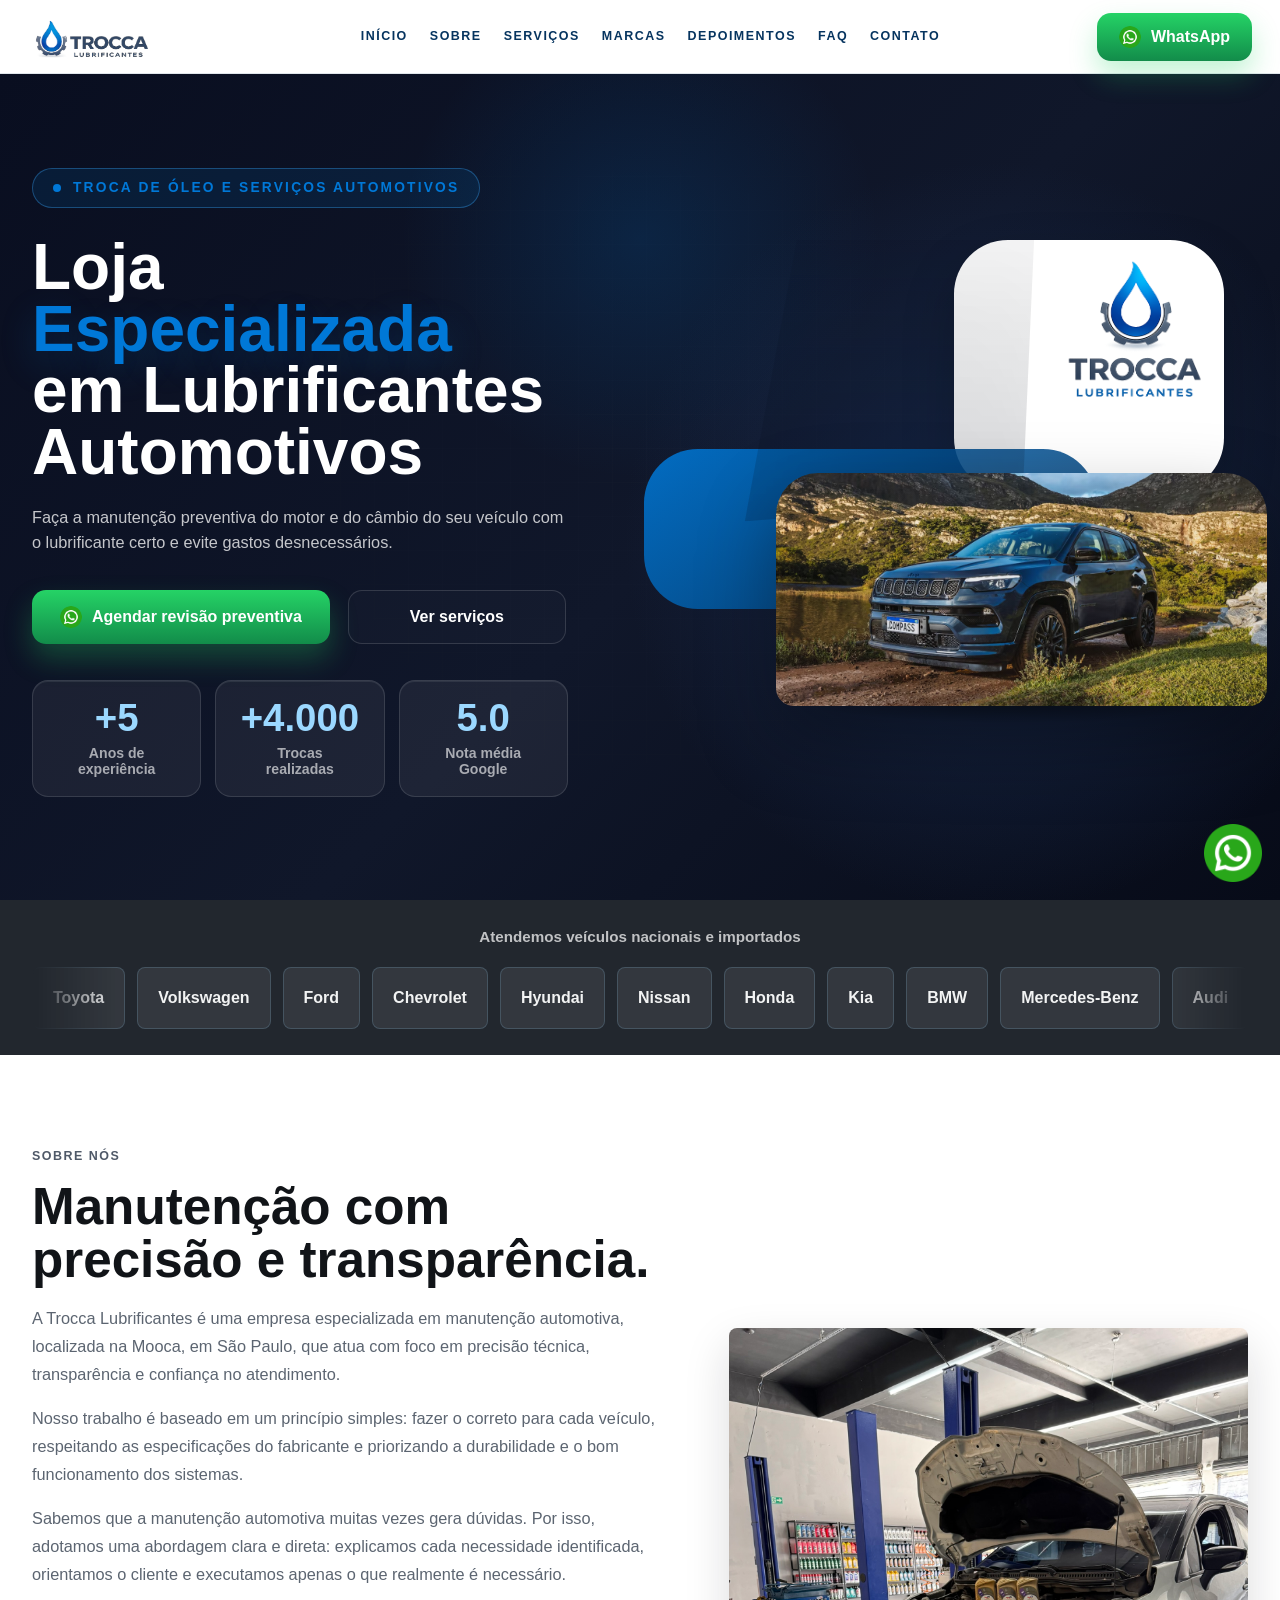
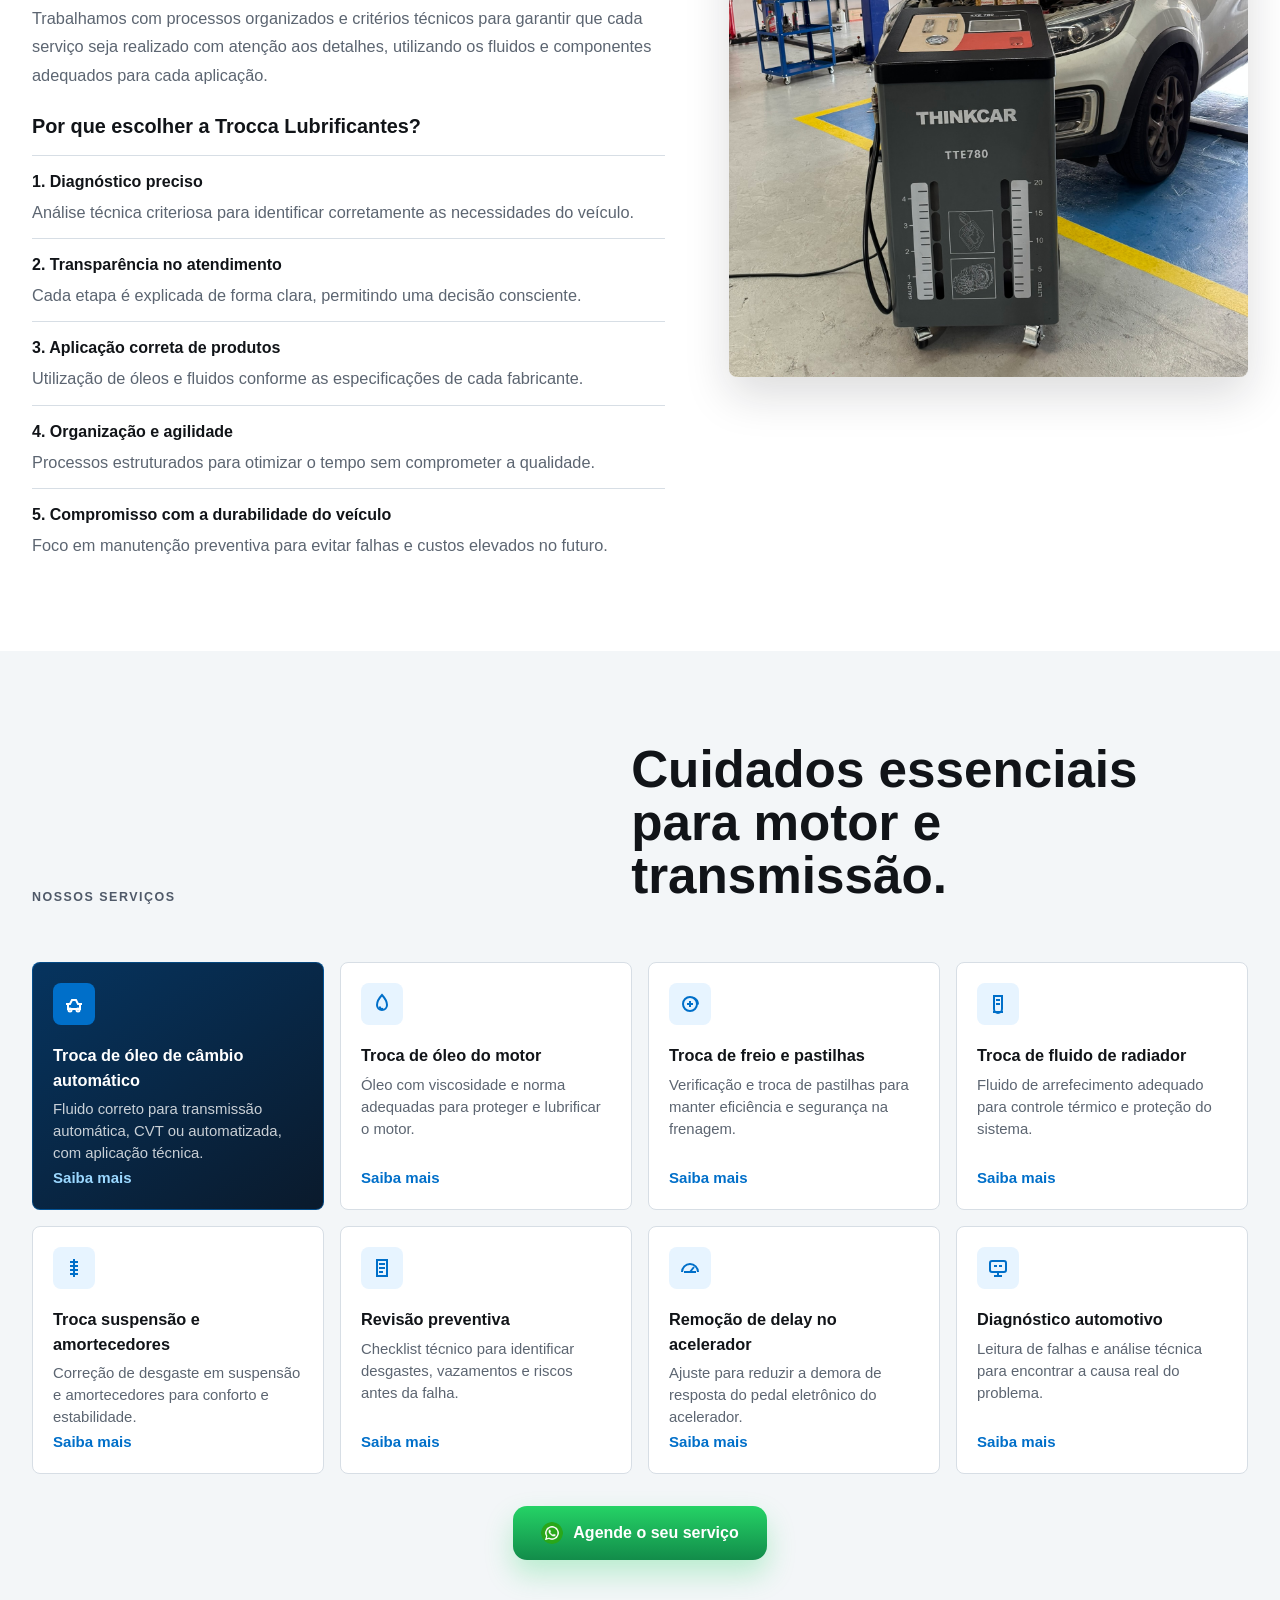
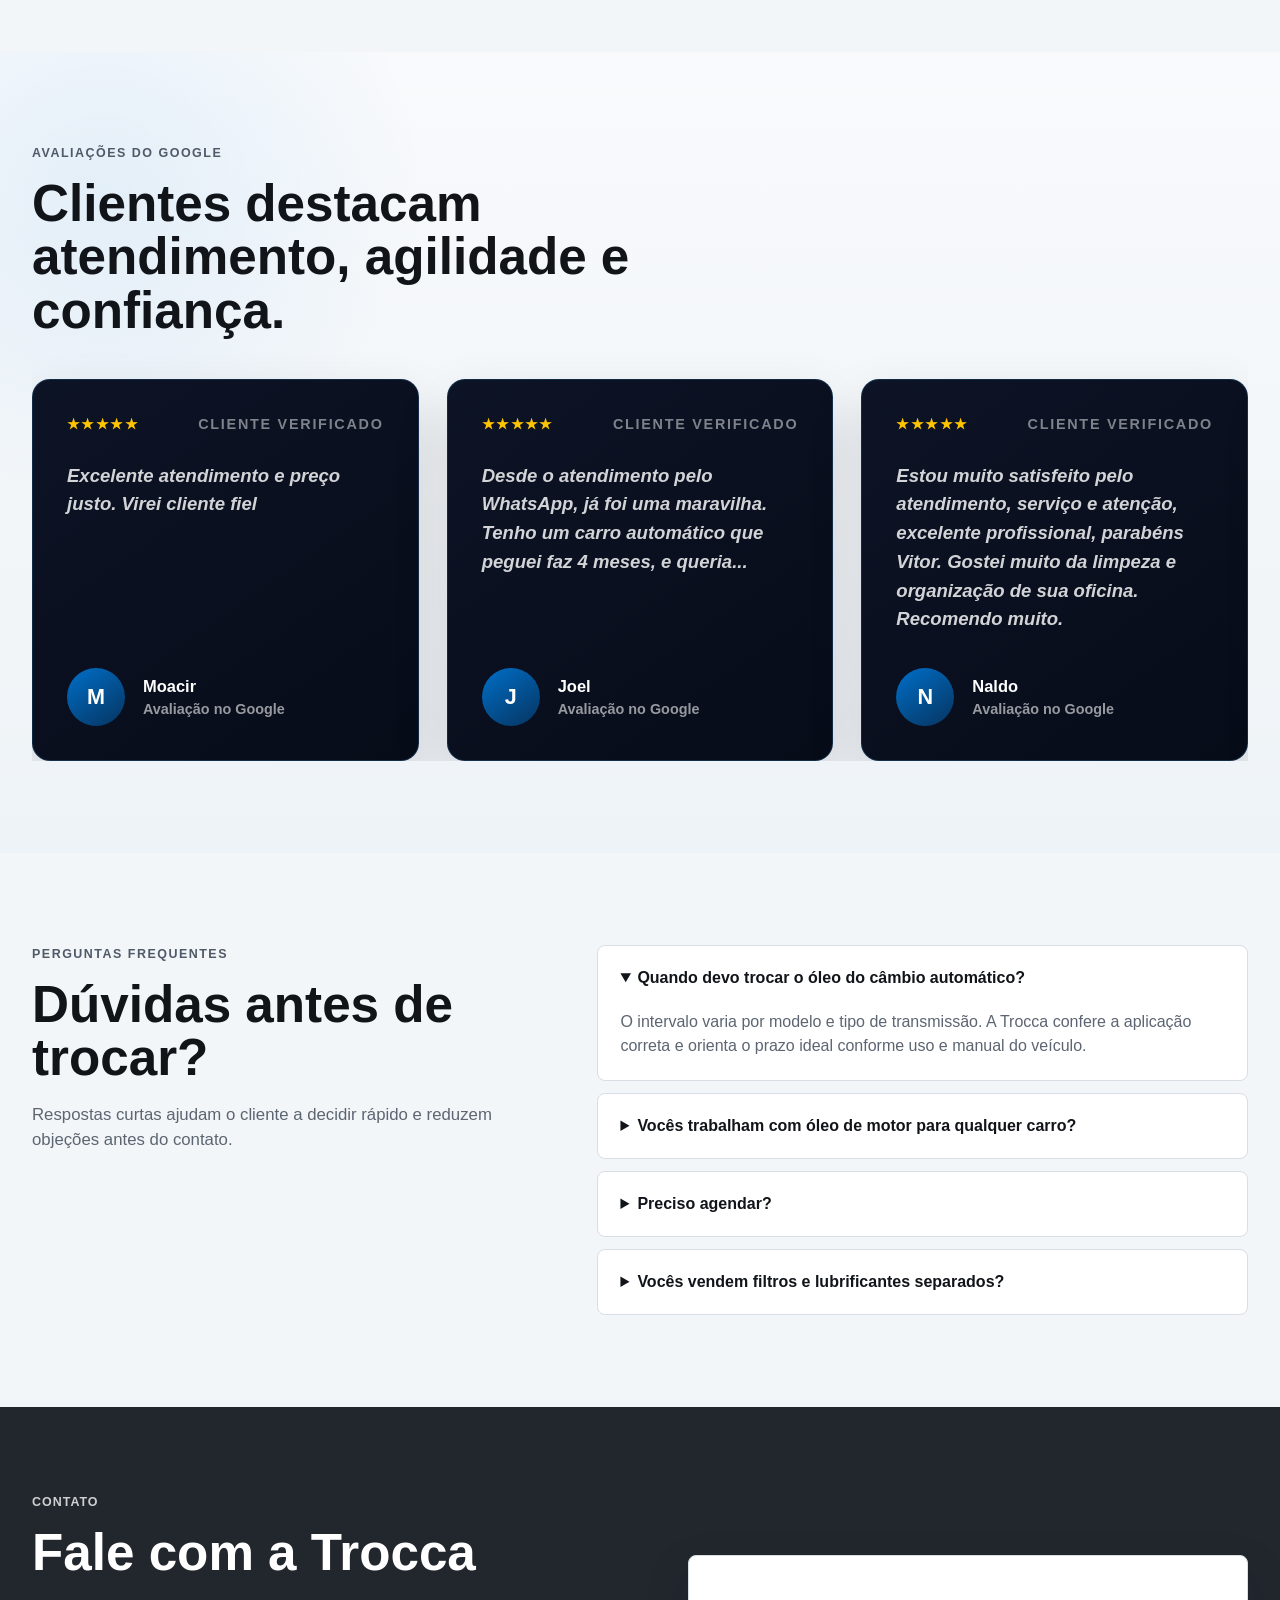
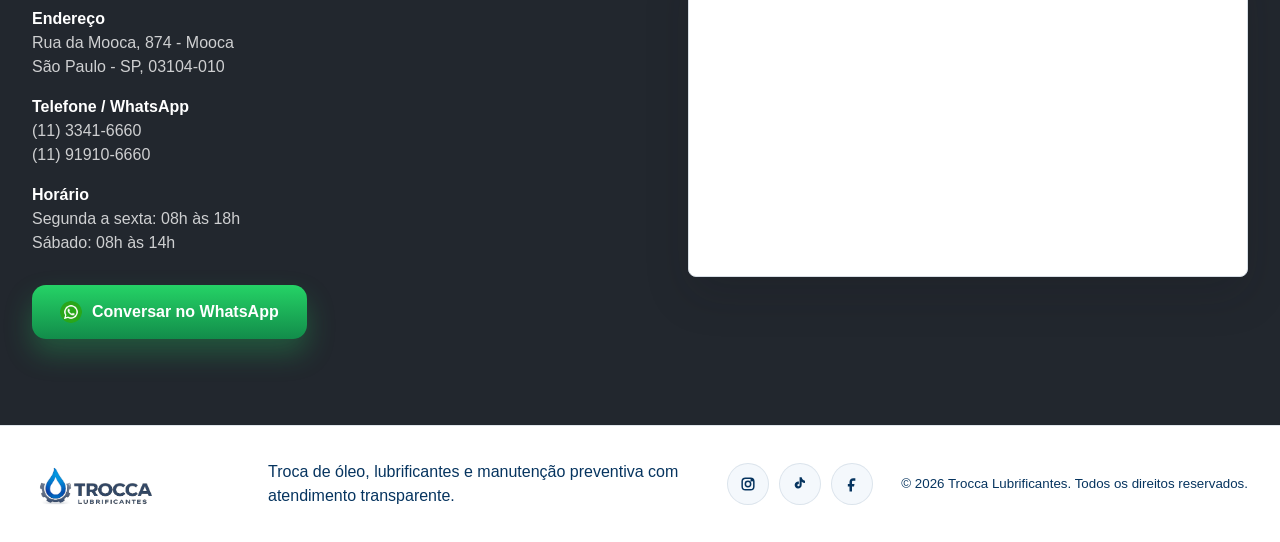
==== index.html @ 466aff69 "Remove index html das URLs internas" ====
<!doctype html>
<html lang="pt-BR">
  <head>
    <!-- Google Tag Manager -->
    <script>(function(w,d,s,l,i){w[l]=w[l]||[];w[l].push({'gtm.start':
    new Date().getTime(),event:'gtm.js'});var f=d.getElementsByTagName(s)[0],
    j=d.createElement(s),dl=l!='dataLayer'?'&l='+l:'';j.async=true;j.src=
    'https://www.googletagmanager.com/gtm.js?id='+i+dl;f.parentNode.insertBefore(j,f);
    })(window,document,'script','dataLayer','GTM-M6QZ8DHS');</script>
    <!-- End Google Tag Manager -->
    <meta charset="utf-8" />
    <meta name="viewport" content="width=device-width, initial-scale=1" />
    <meta
      name="description"
      content="Trocca Lubrificantes: troca de óleo de motor, óleo de câmbio, filtros e manutenção preventiva com atendimento rápido e transparente."
    />
    <title>Trocca Lubrificantes | Troca de óleo e manutenção preventiva</title>
    <link rel="preconnect" href="https://images.unsplash.com" />
    <link rel="preconnect" href="https://cdn.simpleicons.org" />
    <link rel="icon" type="image/png" href="assets/favicon.png?v=3" />
    <link rel="apple-touch-icon" href="assets/favicon.png?v=3" />
    <link rel="stylesheet" href="styles.css" />
  </head>
  <body>
    <!-- Google Tag Manager (noscript) -->
    <noscript><iframe src="https://www.googletagmanager.com/ns.html?id=GTM-M6QZ8DHS"
    height="0" width="0" style="display:none;visibility:hidden"></iframe></noscript>
    <!-- End Google Tag Manager (noscript) -->
    <header class="site-header">
      <a class="brand" href="#inicio" aria-label="Trocca Lubrificantes">
        <img class="brand-logo" src="assets/trocca-logo-wide-white.png" alt="Trocca Lubrificantes" />
      </a>

      <button class="menu-toggle" type="button" aria-expanded="false" aria-controls="site-nav">
        <span></span>
        <span></span>
        <span></span>
      </button>

      <nav id="site-nav" class="site-nav" aria-label="Navegação principal">
        <a href="#inicio">Início</a>
        <a href="#sobre">Sobre</a>
        <a href="#servicos">Serviços</a>
        <a href="#marcas">Marcas</a>
        <a href="#depoimentos">Depoimentos</a>
        <a href="#faq">FAQ</a>
        <a href="#contato">Contato</a>
      </nav>

      <a class="header-cta" href="https://wa.me/5511919106660" target="_blank" rel="noopener">
        <span class="wa-dot"></span>
        WhatsApp
      </a>
    </header>

    <main>
      <section id="inicio" class="hero">
        <div class="container hero-grid">
          <div class="hero-copy">
            <p class="hero-pill"><span></span> Troca de óleo e serviços automotivos</p>
            <img class="hero-brand" src="assets/trocca-logo-wide-white.png" alt="Trocca Lubrificantes" />
            <h1>Loja <span>Especializada</span> em Lubrificantes Automotivos</h1>
            <p class="hero-lead">
              Faça a manutenção preventiva do motor e do câmbio do seu veículo com o lubrificante certo
              e evite gastos desnecessários.
            </p>
            <div class="hero-actions">
              <a class="btn btn-primary" href="https://wa.me/5511919106660" target="_blank" rel="noopener">
                <span class="wa-dot"></span>
                Agendar revisão preventiva
              </a>
              <a class="btn btn-secondary" href="#servicos">Ver serviços</a>
            </div>

            <aside class="hero-panel" aria-label="Destaques da Trocca Lubrificantes">
              <div>
                <strong>+5</strong>
                <span>Anos de<br />experiência</span>
              </div>
              <div>
                <strong>+4.000</strong>
                <span>Trocas<br />realizadas</span>
              </div>
              <div>
                <strong>5.0</strong>
                <span>Nota média<br />Google</span>
              </div>
            </aside>
          </div>

          <div class="hero-visual" aria-hidden="true">
            <img class="visual-logo" src="assets/trocca-logo-square-white.png" alt="" />
            <div class="visual-card visual-card-light"></div>
            <div class="visual-card visual-card-red"></div>
            <div class="gear-photo"></div>
            <div class="car-photo"></div>
          </div>
        </div>
      </section>

      <section id="marcas" class="brand-strip" aria-label="Marcas atendidas">
        <div class="container">
          <p>Atendemos veículos nacionais e importados</p>
          <div class="brand-carousel" aria-label="Carrossel de marcas atendidas">
            <div class="brand-track" id="brandTrack"></div>
          </div>
        </div>
      </section>

      <section id="sobre" class="section split-section">
        <div class="container split">
          <div>
            <p class="eyebrow">Sobre nós</p>
            <h2>Manutenção com precisão e transparência.</h2>
            <div class="about-text">
              <p>
                A Trocca Lubrificantes é uma empresa especializada em manutenção automotiva, localizada na
                Mooca, em São Paulo, que atua com foco em precisão técnica, transparência e confiança no
                atendimento.
              </p>
              <p>
                Nosso trabalho é baseado em um princípio simples: fazer o correto para cada veículo,
                respeitando as especificações do fabricante e priorizando a durabilidade e o bom funcionamento
                dos sistemas.
              </p>
              <p>
                Sabemos que a manutenção automotiva muitas vezes gera dúvidas. Por isso, adotamos uma abordagem
                clara e direta: explicamos cada necessidade identificada, orientamos o cliente e executamos
                apenas o que realmente é necessário.
              </p>
              <p>
                Trabalhamos com processos organizados e critérios técnicos para garantir que cada serviço seja
                realizado com atenção aos detalhes, utilizando os fluidos e componentes adequados para cada
                aplicação.
              </p>
              <h3>Por que escolher a Trocca Lubrificantes?</h3>
              <div class="about-reasons">
                <article>
                  <strong>1. Diagnóstico preciso</strong>
                  <p>Análise técnica criteriosa para identificar corretamente as necessidades do veículo.</p>
                </article>
                <article>
                  <strong>2. Transparência no atendimento</strong>
                  <p>Cada etapa é explicada de forma clara, permitindo uma decisão consciente.</p>
                </article>
                <article>
                  <strong>3. Aplicação correta de produtos</strong>
                  <p>Utilização de óleos e fluidos conforme as especificações de cada fabricante.</p>
                </article>
                <article>
                  <strong>4. Organização e agilidade</strong>
                  <p>Processos estruturados para otimizar o tempo sem comprometer a qualidade.</p>
                </article>
                <article>
                  <strong>5. Compromisso com a durabilidade do veículo</strong>
                  <p>Foco em manutenção preventiva para evitar falhas e custos elevados no futuro.</p>
                </article>
              </div>
            </div>
          </div>

          <div class="photo-stack">
            <img
              src="assets/carro-e-maquina-cambio.jpeg"
              alt="Técnico realizando manutenção preventiva em oficina"
            />
          </div>
        </div>
      </section>

      <section id="servicos" class="section services-section">
        <div class="container">
          <div class="section-header">
            <p class="eyebrow">Nossos serviços</p>
            <h2>Cuidados essenciais para motor e transmissão.</h2>
          </div>

          <div class="service-grid">
            <article class="service-card featured">
              <span class="service-icon" aria-hidden="true">
                <svg viewBox="0 0 24 24" fill="none" stroke-width="2">
                  <path d="M4 12h4l2-4h4l2 4h4" />
                  <path d="M6 12v5h12v-5" />
                  <circle cx="8" cy="18" r="1.5" />
                  <circle cx="16" cy="18" r="1.5" />
                </svg>
              </span>
              <h3>Troca de óleo de câmbio automático</h3>
              <p>Fluido correto para transmissão automática, CVT ou automatizada, com aplicação técnica.</p>
              <a href="/servicos/cambio-automatico/">Saiba mais</a>
            </article>
            <article class="service-card">
              <span class="service-icon" aria-hidden="true">
                <svg viewBox="0 0 24 24" fill="none" stroke-width="2">
                  <path d="M12 3s5 5.4 5 10a5 5 0 0 1-10 0c0-4.6 5-10 5-10Z" />
                  <path d="M9.5 14.5a2.8 2.8 0 0 0 3.8 2.2" />
                </svg>
              </span>
              <h3>Troca de óleo do motor</h3>
              <p>Óleo com viscosidade e norma adequadas para proteger e lubrificar o motor.</p>
              <a href="/servicos/oleo-motor/">Saiba mais</a>
            </article>
            <article class="service-card">
              <span class="service-icon" aria-hidden="true">
                <svg viewBox="0 0 24 24" fill="none" stroke-width="2">
                  <circle cx="12" cy="12" r="7" />
                  <path d="M16 5.8c2.4 1.3 4 3.7 4 6.7" />
                  <path d="M12 9v6" />
                  <path d="M9 12h6" />
                </svg>
              </span>
              <h3>Troca de freio e pastilhas</h3>
              <p>Verificação e troca de pastilhas para manter eficiência e segurança na frenagem.</p>
              <a href="/servicos/freios-pastilhas/">Saiba mais</a>
            </article>
            <article class="service-card">
              <span class="service-icon" aria-hidden="true">
                <svg viewBox="0 0 24 24" fill="none" stroke-width="2">
                  <path d="M8 4h8v13a4 4 0 0 1-8 0V4Z" />
                  <path d="M10 8h4" />
                  <path d="M10 12h4" />
                  <path d="M7 20h10" />
                </svg>
              </span>
              <h3>Troca de fluido de radiador</h3>
              <p>Fluido de arrefecimento adequado para controle térmico e proteção do sistema.</p>
              <a href="/servicos/fluido-radiador/">Saiba mais</a>
            </article>
            <article class="service-card">
              <span class="service-icon" aria-hidden="true">
                <svg viewBox="0 0 24 24" fill="none" stroke-width="2">
                  <path d="M12 3v18" />
                  <path d="M8 6h8" />
                  <path d="M8 10h8" />
                  <path d="M8 14h8" />
                  <path d="M8 18h8" />
                </svg>
              </span>
              <h3>Troca suspensão e amortecedores</h3>
              <p>Correção de desgaste em suspensão e amortecedores para conforto e estabilidade.</p>
              <a href="/servicos/suspensao-amortecedores/">Saiba mais</a>
            </article>
            <article class="service-card">
              <span class="service-icon" aria-hidden="true">
                <svg viewBox="0 0 24 24" fill="none" stroke-width="2">
                  <path d="M7 4h10v16H7z" />
                  <path d="M9 8h6" />
                  <path d="M9 12h6" />
                  <path d="M9 16h4" />
                </svg>
              </span>
              <h3>Revisão preventiva</h3>
              <p>Checklist técnico para identificar desgastes, vazamentos e riscos antes da falha.</p>
              <a href="/servicos/revisao-preventiva/">Saiba mais</a>
            </article>
            <article class="service-card">
              <span class="service-icon" aria-hidden="true">
                <svg viewBox="0 0 24 24" fill="none" stroke-width="2">
                  <path d="M4 16a8 8 0 0 1 16 0" />
                  <path d="M12 16l4-5" />
                  <path d="M6 16h12" />
                </svg>
              </span>
              <h3>Remoção de delay no acelerador</h3>
              <p>Ajuste para reduzir a demora de resposta do pedal eletrônico do acelerador.</p>
              <a href="/servicos/delay-acelerador/">Saiba mais</a>
            </article>
            <article class="service-card">
              <span class="service-icon" aria-hidden="true">
                <svg viewBox="0 0 24 24" fill="none" stroke-width="2">
                  <rect x="4" y="5" width="16" height="11" rx="2" />
                  <path d="M8 20h8" />
                  <path d="M12 16v4" />
                  <path d="M8 10h3" />
                  <path d="M13 10h3" />
                </svg>
              </span>
              <h3>Diagnóstico automotivo</h3>
              <p>Leitura de falhas e análise técnica para encontrar a causa real do problema.</p>
              <a href="/servicos/diagnostico-automotivo/">Saiba mais</a>
            </article>
          </div>

          <div class="section-cta">
            <a class="btn btn-primary" href="https://wa.me/5511919106660" target="_blank" rel="noopener">
              <span class="wa-dot"></span>
              Agende o seu serviço
            </a>
          </div>
        </div>
      </section>

      <section id="depoimentos" class="section testimonials-section">
        <div class="container">
          <div class="section-header compact">
            <p class="eyebrow">Avaliações do Google</p>
            <h2>Clientes destacam atendimento, agilidade e confiança.</h2>
          </div>

          <div class="testimonial-grid">
            <article>
              <div class="review-top">
                <span class="stars">★★★★★</span>
                <span class="verified">Cliente verificado</span>
              </div>
              <p>
                Atendimento rápido e explicação clara sobre o lubrificante correto para cada veículo.
              </p>
              <div class="review-author">
                <span class="avatar">T</span>
                <div>
                  <strong>Cliente Trocca</strong>
                  <span>Avaliação no Google</span>
                </div>
              </div>
            </article>
            <article>
              <div class="review-top">
                <span class="stars">★★★★★</span>
                <span class="verified">Cliente verificado</span>
              </div>
              <p>
                Serviço transparente, orçamento objetivo e cuidado na manutenção preventiva.
              </p>
              <div class="review-author">
                <span class="avatar">G</span>
                <div>
                  <strong>Cliente Google</strong>
                  <span>Avaliação no Google</span>
                </div>
              </div>
            </article>
            <article>
              <div class="review-top">
                <span class="stars">★★★★★</span>
                <span class="verified">Cliente verificado</span>
              </div>
              <p>
                Boa variedade de óleos, filtros e itens automotivos para resolver tudo em uma visita.
              </p>
              <div class="review-author">
                <span class="avatar">M</span>
                <div>
                  <strong>Cliente Mooca</strong>
                  <span>Avaliação no Google</span>
                </div>
              </div>
            </article>
          </div>

        </div>
      </section>

      <section id="faq" class="section faq-section">
        <div class="container faq-layout">
          <div>
            <p class="eyebrow">Perguntas frequentes</p>
            <h2>Dúvidas antes de trocar?</h2>
            <p class="section-lead">
              Respostas curtas ajudam o cliente a decidir rápido e reduzem objeções antes do contato.
            </p>
          </div>

          <div class="faq-list">
            <details open>
              <summary>Quando devo trocar o óleo do câmbio automático?</summary>
              <p>
                O intervalo varia por modelo e tipo de transmissão. A Trocca confere a aplicação correta e
                orienta o prazo ideal conforme uso e manual do veículo.
              </p>
            </details>
            <details>
              <summary>Vocês trabalham com óleo de motor para qualquer carro?</summary>
              <p>
                Sim. A equipe verifica viscosidade, norma e especificação antes da aplicação.
              </p>
            </details>
            <details>
              <summary>Preciso agendar?</summary>
              <p>
                O agendamento pelo WhatsApp ajuda a garantir atendimento mais rápido, principalmente para
                troca de fluido de câmbio.
              </p>
            </details>
            <details>
              <summary>Vocês vendem filtros e lubrificantes separados?</summary>
              <p>
                Sim. A loja pode atender compra avulsa ou serviço completo com instalação.
              </p>
            </details>
          </div>
        </div>
      </section>

      <section id="contato" class="contact-section">
        <div class="container contact-grid">
          <div class="contact-side">
            <div class="contact-card">
              <p class="eyebrow">Contato</p>
              <h2>Fale com a Trocca</h2>
              <p><strong>Endereço</strong><br />Rua da Mooca, 874 - Mooca<br />São Paulo - SP, 03104-010</p>
              <p><strong>Telefone / WhatsApp</strong><br />(11) 3341-6660<br />(11) 91910-6660</p>
              <p><strong>Horário</strong><br />Segunda a sexta: 08h às 18h<br />Sábado: 08h às 14h</p>
              <a class="btn btn-primary" href="https://wa.me/5511919106660" target="_blank" rel="noopener">
                <span class="wa-dot"></span>
                Conversar no WhatsApp
              </a>
            </div>
          </div>

          <div class="contact-side">
            <div class="map-card" aria-label="Mapa da Trocca Lubrificantes">
              <iframe
                title="Mapa da Trocca Lubrificantes"
                src="https://www.google.com/maps?q=Rua%20da%20Mooca%2C%20874%20-%20Mooca%2C%20S%C3%A3o%20Paulo%20-%20SP%2C%2003104-010&output=embed"
                loading="lazy"
                referrerpolicy="no-referrer-when-downgrade"
              ></iframe>
            </div>
          </div>
        </div>
      </section>
    </main>

    <a class="floating-whatsapp" href="https://wa.me/5511919106660" target="_blank" rel="noopener" aria-label="Chamar no WhatsApp"></a>

    <footer class="site-footer">
      <div class="container footer-grid">
        <a class="brand" href="#inicio" aria-label="Trocca Lubrificantes">
          <img class="brand-logo" src="assets/trocca-logo-wide-white.png" alt="Trocca Lubrificantes" />
        </a>
        <p>Troca de óleo, lubrificantes e manutenção preventiva com atendimento transparente.</p>
        <div class="footer-socials" aria-label="Redes sociais">
          <a href="#" aria-label="Instagram">
            <svg viewBox="0 0 24 24" aria-hidden="true">
              <rect x="5" y="5" width="14" height="14" rx="4" />
              <circle cx="12" cy="12" r="3.2" />
              <circle cx="16.6" cy="7.4" r="0.8" />
            </svg>
          </a>
          <a href="#" aria-label="TikTok">
            <svg viewBox="0 0 24 24" aria-hidden="true">
              <path d="M14 4v9.2a4.2 4.2 0 1 1-3.4-4.1v3.1a1.3 1.3 0 1 0 .9 1.2V4h2.5c.4 2.2 1.8 3.6 4 4v2.9c-1.5-.1-2.8-.6-4-1.6Z" />
            </svg>
          </a>
          <a href="#" aria-label="Facebook">
            <svg viewBox="0 0 24 24" aria-hidden="true">
              <path d="M14 8h2V5h-2.4C10.8 5 9 6.8 9 9.5V12H7v3h2v6h3v-6h2.4l.6-3h-3V9.5c0-.9.4-1.5 1.5-1.5H14Z" />
            </svg>
          </a>
        </div>
        <small>© 2026 Trocca Lubrificantes. Todos os direitos reservados.</small>
      </div>
    </footer>

    <script src="assets/google-reviews.js"></script>
    <script src="script.js"></script>
  </body>
</html>
---- styles.css ----
:root {
  --ink: #111418;
  --muted: #5c6571;
  --surface: #ffffff;
  --soft: #f3f6f8;
  --line: #d7dee5;
  --green: #006fc9;
  --green-dark: #06345f;
  --amber: #38a9ff;
  --graphite: #22272e;
  --navy: #080d1d;
  --navy-2: #11182b;
  --red: #0078d7;
  --red-dark: #005aa3;
  --blue: #006fc9;
  --blue-dark: #06345f;
  --blue-soft: #e7f4ff;
  --whatsapp: #25d366;
  --whatsapp-dark: #128c4a;
  --radius: 8px;
  --shadow: 0 18px 45px rgba(17, 20, 24, 0.15);
}

* {
  box-sizing: border-box;
}

html {
  scroll-behavior: smooth;
  scroll-padding-top: 74px;
  overflow-x: hidden;
}

body {
  margin: 0;
  color: var(--ink);
  font-family: Arial, Helvetica, sans-serif;
  background: var(--surface);
  line-height: 1.5;
  overflow-x: hidden;
}

img {
  display: block;
  width: 100%;
}

a {
  color: inherit;
  text-decoration: none;
}

.container {
  width: min(1500px, calc(100% - clamp(28px, 5vw, 96px)));
  margin: 0 auto;
}

.site-header {
  position: sticky;
  top: 0;
  z-index: 20;
  display: grid;
  grid-template-columns: auto 1fr auto;
  gap: 32px;
  align-items: center;
  min-height: 74px;
  padding: 0 max(48px, calc((100vw - 1640px) / 2));
  background: #fff;
  border-bottom: 1px solid rgba(6, 52, 95, 0.12);
  backdrop-filter: blur(12px);
}

.brand {
  display: inline-flex;
  align-items: center;
  min-width: max-content;
}

.brand-logo {
  width: 208px;
  height: 52px;
  object-fit: contain;
  object-position: left center;
  filter: none;
}

.site-nav {
  display: flex;
  justify-content: center;
  gap: 34px;
  color: var(--blue-dark);
  font-size: 0.88rem;
  font-weight: 800;
  letter-spacing: 0.12em;
  text-transform: uppercase;
}

.site-nav a:hover {
  color: var(--blue);
}

.header-cta,
.btn {
  display: inline-flex;
  align-items: center;
  justify-content: center;
  gap: 10px;
  max-width: 100%;
  min-height: 54px;
  min-width: 0;
  padding: 0 28px;
  border-radius: 14px;
  font-size: 1rem;
  font-weight: 900;
}

.header-cta,
.btn-primary {
  color: #fff;
  background: linear-gradient(180deg, var(--whatsapp), var(--whatsapp-dark));
  box-shadow: 0 14px 28px rgba(37, 211, 102, 0.28);
}

.btn-primary:hover,
.header-cta:hover {
  background: linear-gradient(180deg, #31e374, #0f7f42);
}

.btn-secondary {
  color: #fff;
  min-width: 218px;
  background: rgba(255, 255, 255, 0.02);
  border: 1px solid rgba(255, 255, 255, 0.14);
}

.btn-secondary:hover {
  background: rgba(255, 255, 255, 0.12);
}

.menu-toggle {
  display: none;
}

.hero {
  position: relative;
  scroll-margin-top: 74px;
  min-height: calc(100svh - 74px);
  color: #fff;
  overflow: hidden;
  background:
    radial-gradient(circle at 78% 56%, rgba(30, 54, 97, 0.65), transparent 34%),
    radial-gradient(circle at 50% 20%, rgba(0, 120, 215, 0.16), transparent 26%),
    linear-gradient(135deg, #090e20 0%, #10172a 54%, #070b18 100%);
}

.hero::before {
  content: "";
  position: absolute;
  inset: 0;
  opacity: 0.18;
  background-image:
    linear-gradient(rgba(255, 255, 255, 0.05) 1px, transparent 1px),
    linear-gradient(90deg, rgba(255, 255, 255, 0.05) 1px, transparent 1px);
  background-size: 34px 34px;
  mask-image: radial-gradient(circle at 50% 45%, #000 0%, transparent 70%);
}

.hero-grid {
  position: relative;
  z-index: 1;
  display: grid;
  grid-template-columns: minmax(430px, 0.92fr) minmax(460px, 1.08fr);
  gap: clamp(28px, 4vw, 56px);
  align-items: center;
  min-width: 0;
  min-height: calc(100svh - 74px);
  padding: clamp(28px, 4vh, 44px) 0 clamp(30px, 5vh, 58px);
}

.hero-copy {
  max-width: clamp(560px, 45vw, 720px);
  min-width: 0;
}

.hero-brand {
  display: none;
  width: min(340px, 78vw);
  height: auto;
  margin: 0 0 24px;
  padding: 8px 14px;
  object-fit: contain;
  object-position: left center;
  background: #fff;
  border-radius: 14px;
  box-shadow: 0 18px 34px rgba(0, 0, 0, 0.18);
  filter: none;
}

.eyebrow {
  margin: 0 0 14px;
  color: var(--amber);
  font-size: 0.78rem;
  font-weight: 800;
  letter-spacing: 0.08em;
  text-transform: uppercase;
}

h1,
h2,
h3,
p {
  margin-top: 0;
}

.hero h1 {
  max-width: 760px;
  margin-bottom: clamp(18px, 2.5vh, 28px);
  color: #fff;
  font-size: clamp(3.2rem, 4.8vw, 5.8rem);
  font-weight: 900;
  line-height: 0.96;
  letter-spacing: 0;
}

.hero h1 span {
  display: block;
  color: var(--red);
  text-shadow: 0 12px 36px rgba(0, 120, 215, 0.24);
}

.hero-pill {
  display: inline-flex;
  align-items: center;
  gap: 12px;
  min-height: 40px;
  margin: 0 0 clamp(22px, 3.2vh, 42px);
  padding: 0 20px;
  color: var(--red);
  font-size: 0.86rem;
  font-weight: 900;
  letter-spacing: 0.16em;
  text-transform: uppercase;
  background: rgba(0, 120, 215, 0.12);
  border: 1px solid rgba(56, 169, 255, 0.34);
  border-radius: 999px;
}

.hero-pill span {
  width: 8px;
  height: 8px;
  background: var(--red);
  border-radius: 50%;
}

.hero-lead {
  max-width: 590px;
  margin-bottom: 0;
  color: rgba(255, 255, 255, 0.76);
  font-size: clamp(1.02rem, 1.15vw, 1.28rem);
  line-height: 1.48;
}

.hero-actions {
  display: flex;
  flex-wrap: wrap;
  gap: 18px;
  margin-top: clamp(26px, 4vh, 42px);
}

.wa-dot {
  display: inline-block;
  flex: 0 0 auto;
  width: 22px;
  height: 22px;
  color: transparent;
  font-size: 0;
  line-height: 0;
  background: url("assets/whatsapp-icon.png") center / contain no-repeat;
  border-radius: 50%;
}

.chevron {
  font-size: 1.2rem;
  line-height: 1;
}

.hero-panel {
  display: grid;
  grid-template-columns: repeat(3, 1fr);
  gap: 14px;
  max-width: 620px;
  margin-top: clamp(26px, 4vh, 48px);
}

.hero-panel div {
  min-height: clamp(88px, 11vh, 112px);
  padding: clamp(14px, 1.4vw, 20px);
  text-align: center;
  background: rgba(255, 255, 255, 0.06);
  border: 1px solid rgba(255, 255, 255, 0.12);
  border-radius: 16px;
  box-shadow: inset 0 1px 0 rgba(255, 255, 255, 0.08);
}

.hero-panel strong {
  display: block;
  color: #9bd8ff;
  font-size: clamp(2.05rem, 3vw, 2.6rem);
  font-weight: 900;
  line-height: 1;
}

.hero-panel strong::first-letter {
  color: inherit;
}

.hero-panel span {
  display: block;
  margin-top: 8px;
  color: rgba(255, 255, 255, 0.62);
  font-size: 0.88rem;
  font-weight: 800;
  line-height: 1.16;
}

.hero-visual {
  position: relative;
  min-height: clamp(430px, 58vh, 620px);
}

.visual-logo {
  position: absolute;
  top: clamp(8px, 2vh, 22px);
  right: clamp(20px, 3vw, 40px);
  z-index: 4;
  width: clamp(136px, 11.5vw, 192px);
  height: clamp(136px, 11.5vw, 192px);
  padding: 0;
  object-fit: contain;
  opacity: 1;
  background: transparent;
  border-radius: 0;
  box-shadow: none;
  mix-blend-mode: normal;
  filter: none;
}

.visual-card {
  position: absolute;
  border-radius: 54px;
}

.visual-card-light {
  top: 0;
  right: 24px;
  width: 43%;
  height: 52%;
  background: #fff;
  opacity: 1;
  box-shadow: 0 24px 54px rgba(0, 0, 0, 0.2);
}

.visual-card-red {
  left: 4%;
  bottom: 24%;
  width: 72%;
  height: 33%;
  background: linear-gradient(145deg, rgba(0, 120, 215, 0.88), rgba(6, 52, 95, 0.86));
}

.gear-photo,
.car-photo {
  position: absolute;
  background-repeat: no-repeat;
  background-size: cover;
  filter: drop-shadow(0 32px 38px rgba(0, 0, 0, 0.32));
}

.gear-photo {
  top: 0;
  left: 20%;
  width: 46%;
  height: 58%;
  opacity: 0.66;
  background-image:
    linear-gradient(rgba(8, 13, 29, 0.08), rgba(8, 13, 29, 0.22)),
    url("https://images.unsplash.com/photo-1613214149922-f1809c99b414?auto=format&fit=crop&w=900&q=84");
  background-position: 58% 42%;
  clip-path: polygon(18% 0, 100% 0, 96% 92%, 0 100%);
}

.car-photo {
  right: -3%;
  bottom: 4%;
  width: 78%;
  height: 48%;
  background-image:
    linear-gradient(rgba(255, 255, 255, 0.02), rgba(8, 13, 29, 0.18)),
    url("assets/compass-hero.avif");
  background-position: center 52%;
  border-radius: 42px 42px 18px 18px;
}

.car-photo::after {
  content: "";
  position: absolute;
  left: 5%;
  right: 8%;
  bottom: -18px;
  height: 42px;
  background: radial-gradient(ellipse, rgba(0, 0, 0, 0.42), transparent 68%);
}

.brand-strip {
  padding: 26px 0;
  color: #fff;
  background: var(--graphite);
}

.brand-strip p {
  margin-bottom: 18px;
  color: rgba(255, 255, 255, 0.72);
  font-size: 0.95rem;
  font-weight: 900;
  text-align: center;
}

.brand-carousel {
  position: relative;
  overflow: hidden;
  mask-image: linear-gradient(90deg, transparent, #000 7%, #000 93%, transparent);
}

.brand-track {
  display: flex;
  width: max-content;
  gap: 12px;
  animation: brandScroll 48s linear infinite;
}

.brand-carousel:hover .brand-track {
  animation-play-state: paused;
}

.brand-card {
  display: inline-flex;
  align-items: center;
  gap: 12px;
  min-width: max-content;
  height: 62px;
  padding: 0 20px;
  color: rgba(255, 255, 255, 0.94);
  background: rgba(255, 255, 255, 0.08);
  border: 1px solid rgba(155, 216, 255, 0.18);
  border-radius: var(--radius);
}

.brand-card img {
  width: 28px;
  height: 28px;
  flex: 0 0 auto;
  display: block;
  object-fit: contain;
}

.brand-card span:last-child {
  font-size: 1rem;
  font-weight: 800;
}

@keyframes brandScroll {
  from {
    transform: translateX(0);
  }

  to {
    transform: translateX(-50%);
  }
}

.section {
  padding: 92px 0;
}

.section .eyebrow {
  color: #4f5968;
  font-size: 0.78rem;
  font-weight: 900;
  letter-spacing: 0.12em;
}

.split {
  display: grid;
  grid-template-columns: 1fr 0.82fr;
  gap: 64px;
  align-items: center;
}

h2 {
  max-width: 720px;
  margin-bottom: 18px;
  color: var(--ink);
  font-size: clamp(2rem, 4vw, 3.6rem);
  line-height: 1.04;
  letter-spacing: 0;
}

.section-lead,
.section-header p {
  max-width: 690px;
  color: var(--muted);
  font-size: 1.05rem;
}

.feature-list {
  display: grid;
  gap: 18px;
  margin-top: 34px;
}

.feature-list article {
  display: grid;
  grid-template-columns: 52px 1fr;
  gap: 18px;
  padding-bottom: 18px;
  border-bottom: 1px solid var(--line);
}

.feature-list span {
  display: grid;
  place-items: center;
  width: 44px;
  height: 44px;
  color: var(--green);
  font-weight: 800;
  background: var(--blue-soft);
  border-radius: var(--radius);
}

.feature-list h3,
.service-card h3 {
  margin-bottom: 6px;
  font-size: 1.02rem;
}

.feature-list p,
.service-card p {
  margin-bottom: 0;
  color: var(--muted);
  font-size: 0.93rem;
  line-height: 1.48;
}

.about-text {
  display: grid;
  gap: 16px;
  max-width: 900px;
}

.about-text p {
  margin: 0;
  color: var(--muted);
  font-size: 1.02rem;
  line-height: 1.72;
}

.about-text h3 {
  margin: 8px 0 0;
  color: var(--ink);
  font-size: 1.24rem;
  line-height: 1.35;
}

.about-reasons {
  display: grid;
  gap: 12px;
}

.about-reasons article {
  padding: 14px 0 0;
  border-top: 1px solid var(--line);
}

.about-reasons strong {
  display: block;
  margin-bottom: 4px;
  color: var(--ink);
  font-size: 1rem;
}

.photo-stack {
  position: relative;
}

.photo-stack img {
  aspect-ratio: 4 / 5;
  object-fit: cover;
  object-position: 58% center;
  border-radius: var(--radius);
  box-shadow: var(--shadow);
}

.rating-card {
  position: absolute;
  right: -20px;
  bottom: 34px;
  width: min(250px, calc(100% - 32px));
  padding: 22px;
  background: #fff;
  border: 1px solid var(--line);
  border-radius: var(--radius);
  box-shadow: var(--shadow);
}

.rating-card strong {
  display: block;
  color: var(--green);
  font-size: 2.8rem;
  line-height: 1;
}

.rating-card span,
.rating-card small {
  display: block;
}

.rating-card small {
  margin-top: 8px;
  color: var(--muted);
}

.services-section,
.faq-section {
  background: var(--soft);
}

.section-header {
  display: grid;
  grid-template-columns: 0.9fr 1fr;
  gap: 44px;
  align-items: end;
  margin-bottom: 42px;
}

.section-header.compact {
  display: block;
  max-width: 680px;
}

.service-grid {
  display: grid;
  grid-template-columns: repeat(4, 1fr);
  gap: 16px;
}

.service-card,
.testimonial-grid article,
.contact-card {
  background: #fff;
  border: 1px solid var(--line);
  border-radius: var(--radius);
}

.service-card {
  display: flex;
  flex-direction: column;
  min-height: 248px;
  padding: 20px;
}

.service-card.featured {
  color: #fff;
  background: linear-gradient(145deg, var(--blue-dark), #0a1a2c);
  border-color: rgba(0, 120, 215, 0.45);
}

.service-card.featured p {
  color: rgba(255, 255, 255, 0.78);
}

.service-icon {
  display: grid;
  place-items: center;
  width: 42px;
  height: 42px;
  margin-bottom: 18px;
  color: var(--green);
  font-weight: 900;
  background: var(--blue-soft);
  border-radius: var(--radius);
}

.service-icon svg {
  width: 24px;
  height: 24px;
  stroke: currentColor;
}

.featured .service-icon {
  color: #fff;
  background: var(--blue);
}

.service-card a {
  width: fit-content;
  margin-top: auto;
  color: var(--green);
  font-size: 0.94rem;
  font-weight: 800;
}

.featured a {
  color: #9bd8ff;
}

.section-cta {
  display: flex;
  justify-content: center;
  margin-top: 32px;
}

.section-cta .btn-secondary.light {
  color: var(--blue-dark);
  background: #fff;
  border-color: rgba(6, 52, 95, 0.16);
}

.section-cta .btn-secondary.light:hover {
  color: #fff;
  background: var(--blue-dark);
}

.service-detail-page {
  background: #f6f8fb;
}

.service-detail-hero {
  padding: 92px 0 54px;
  color: #fff;
  background:
    radial-gradient(circle at 70% 30%, rgba(56, 169, 255, 0.18), transparent 30%),
    linear-gradient(135deg, #090e20 0%, #10172a 62%, #070b18 100%);
}

.service-detail-hero h1 {
  max-width: 860px;
  margin-bottom: 18px;
  font-size: clamp(2.55rem, 5vw, 5rem);
  line-height: 1;
}

.service-detail-hero p:not(.eyebrow) {
  max-width: 760px;
  margin: 0;
  color: rgba(255, 255, 255, 0.76);
  font-size: 1.15rem;
}

.service-detail-list {
  display: grid;
  gap: 28px;
  padding-top: 72px;
  padding-bottom: 92px;
}

.service-detail-card {
  scroll-margin-top: 96px;
  display: grid;
  grid-template-columns: minmax(280px, 0.45fr) minmax(0, 0.55fr);
  gap: 34px;
  align-items: center;
  padding: 24px;
  background: #fff;
  border: 1px solid var(--line);
  border-radius: var(--radius);
  box-shadow: 0 18px 44px rgba(17, 20, 24, 0.08);
}

.service-detail-card img {
  height: 310px;
  object-fit: cover;
  border-radius: var(--radius);
}

.service-detail-card span {
  display: inline-flex;
  margin-bottom: 12px;
  color: var(--blue);
  font-size: 0.78rem;
  font-weight: 900;
  letter-spacing: 0.12em;
  text-transform: uppercase;
}

.service-detail-card h2 {
  margin-bottom: 16px;
  font-size: clamp(1.85rem, 3vw, 3rem);
  line-height: 1.05;
}

.service-detail-card p {
  margin-bottom: 14px;
  color: var(--muted);
  font-size: 1.02rem;
}

.service-detail-card p:last-child {
  margin-bottom: 0;
}

.service-landing-page {
  background: #f6f8fb;
}

.service-landing-hero {
  padding: 86px 0 64px;
  color: #fff;
  background:
    radial-gradient(circle at 72% 18%, rgba(56, 169, 255, 0.22), transparent 28%),
    linear-gradient(135deg, #080d1f 0%, #101a31 62%, #070b18 100%);
}

.service-landing-hero-grid {
  display: grid;
  grid-template-columns: minmax(0, 0.9fr) minmax(360px, 0.72fr);
  gap: 56px;
  align-items: center;
}

.service-landing-hero h1 {
  max-width: 880px;
  margin-bottom: 18px;
  font-size: clamp(2.65rem, 5vw, 5rem);
  line-height: 0.98;
}

.service-landing-hero p:not(.eyebrow) {
  max-width: 720px;
  margin: 0;
  color: rgba(255, 255, 255, 0.78);
  font-size: 1.12rem;
}

.service-landing-hero img {
  width: 100%;
  min-height: 360px;
  object-fit: cover;
  border: 1px solid rgba(155, 216, 255, 0.22);
  border-radius: 22px;
  box-shadow: 0 28px 70px rgba(0, 0, 0, 0.34);
}

.back-link {
  display: inline-flex;
  margin-bottom: 28px;
  color: #9bd8ff;
  font-size: 0.78rem;
  font-weight: 900;
  letter-spacing: 0.12em;
  text-transform: uppercase;
}

.service-landing-actions {
  display: flex;
  flex-wrap: wrap;
  gap: 14px;
  margin-top: 34px;
}

.service-landing-content {
  display: grid;
  grid-template-columns: 0.72fr 1fr;
  gap: 54px;
  padding-top: 76px;
  padding-bottom: 76px;
}

.service-landing-intro h2,
.service-process h2 {
  max-width: 720px;
  font-size: clamp(2.1rem, 4vw, 4rem);
  line-height: 1.02;
}

.service-landing-intro p:not(.eyebrow) {
  color: var(--muted);
  font-size: 1.08rem;
}

.service-landing-blocks {
  display: grid;
  gap: 18px;
}

.service-landing-blocks article,
.process-grid article {
  padding: 26px;
  background: #fff;
  border: 1px solid var(--line);
  border-radius: var(--radius);
  box-shadow: 0 16px 34px rgba(17, 20, 24, 0.06);
}

.service-landing-blocks h2 {
  margin-bottom: 10px;
  font-size: 1.35rem;
}

.service-landing-blocks p {
  margin: 0;
  color: var(--muted);
}

.service-process {
  padding: 78px 0;
  background: #fff;
}

.process-grid {
  display: grid;
  grid-template-columns: repeat(4, minmax(0, 1fr));
  gap: 16px;
  margin-top: 34px;
}

.process-grid span {
  display: inline-grid;
  width: 48px;
  height: 48px;
  margin-bottom: 18px;
  place-items: center;
  color: var(--blue);
  font-weight: 900;
  background: #eaf4ff;
  border-radius: 10px;
}

.process-grid strong {
  display: block;
  color: var(--blue-dark);
  font-size: 1.02rem;
}

.service-related {
  padding-top: 58px;
  padding-bottom: 88px;
}

.service-related div {
  display: flex;
  flex-wrap: wrap;
  gap: 12px;
}

.service-related a {
  display: inline-flex;
  min-height: 48px;
  align-items: center;
  padding: 0 18px;
  color: var(--blue-dark);
  font-weight: 900;
  background: #fff;
  border: 1px solid rgba(6, 52, 95, 0.12);
  border-radius: 12px;
}

.campaign-page {
  color: #fff;
  background: #070b18;
}

.campaign-hero {
  position: relative;
  isolation: isolate;
  min-height: 100vh;
  overflow: hidden;
}

.campaign-bg,
.campaign-overlay {
  position: absolute;
  inset: 0;
  z-index: -2;
}

.campaign-bg {
  background:
    linear-gradient(90deg, rgba(7, 11, 24, 0.96) 0%, rgba(7, 11, 24, 0.88) 42%, rgba(7, 11, 24, 0.3) 100%),
    url("assets/carro-e-maquina-cambio.jpeg")
      center / cover;
  filter: saturate(0.88) contrast(1.08);
}

.campaign-overlay {
  z-index: -1;
  background:
    radial-gradient(circle at 22% 32%, rgba(56, 169, 255, 0.24), transparent 34%),
    linear-gradient(180deg, rgba(7, 11, 24, 0) 0%, #070b18 100%);
}

.campaign-hero-grid {
  display: grid;
  min-height: 100vh;
  grid-template-columns: minmax(0, 0.78fr) minmax(320px, 0.42fr);
  gap: 48px;
  align-items: center;
  padding-top: 30px;
  padding-bottom: 54px;
}

.campaign-logo-badge {
  display: inline-flex;
  width: auto;
  min-height: 0;
  align-items: center;
  justify-content: center;
  margin-bottom: 34px;
  padding: 0;
  background: transparent;
  border: 0;
  border-radius: 0;
  box-shadow: none;
  transform: translateY(-24px);
}

.campaign-logo-badge img {
  width: 190px;
  max-width: 100%;
  height: auto;
  object-fit: contain;
  filter:
    drop-shadow(0 0 1px #fff)
    drop-shadow(0 0 2px #fff)
    drop-shadow(0 10px 24px rgba(0, 0, 0, 0.35));
}

.campaign-kicker {
  margin: 0 0 16px;
  color: #9bd8ff;
  font-size: 0.82rem;
  font-weight: 900;
  letter-spacing: 0.16em;
  text-transform: uppercase;
}

.campaign-copy h1,
.campaign-section h2,
.campaign-final h2 {
  max-width: 920px;
  margin: 0;
  font-size: clamp(3.2rem, 7vw, 7.6rem);
  line-height: 0.9;
  letter-spacing: 0;
}

.campaign-subheadline {
  max-width: 760px;
  margin: 30px 0 0;
  color: rgba(255, 255, 255, 0.82);
  font-size: clamp(1.18rem, 2vw, 1.7rem);
  line-height: 1.35;
}

.campaign-subheadline strong {
  color: #9bd8ff;
  white-space: nowrap;
}

.campaign-btn {
  display: inline-flex;
  min-height: 64px;
  align-items: center;
  justify-content: center;
  gap: 12px;
  margin-top: 38px;
  padding: 0 30px;
  color: #fff;
  font-size: 1rem;
  font-weight: 900;
  background: linear-gradient(135deg, #55d766, #229a37);
  border-radius: 14px;
  box-shadow: 0 24px 62px rgba(44, 191, 68, 0.32);
}

.campaign-card {
  align-self: end;
  padding: 30px;
  color: #07152a;
  background: rgba(255, 255, 255, 0.92);
  border: 1px solid rgba(255, 255, 255, 0.44);
  border-radius: 22px;
  box-shadow: 0 28px 72px rgba(0, 0, 0, 0.34);
}

.campaign-card span,
.campaign-loss span {
  display: block;
  margin-bottom: 8px;
  color: #b91f2d;
  font-size: 0.78rem;
  font-weight: 900;
  letter-spacing: 0.12em;
  text-transform: uppercase;
}

.campaign-card strong,
.campaign-loss strong {
  display: block;
  color: #d72f3f;
  font-size: clamp(2.65rem, 4vw, 4rem);
  line-height: 0.92;
  white-space: nowrap;
}

.campaign-card p {
  margin: 18px 0 0;
  color: #314052;
  font-weight: 700;
}

.campaign-section {
  padding: 104px 0;
  color: #10141b;
  background: #f6f8fb;
}

.campaign-two-col {
  display: grid;
  grid-template-columns: 0.86fr 1fr;
  gap: 72px;
  align-items: start;
}

.campaign-section h2,
.campaign-final h2 {
  color: #10141b;
  font-size: clamp(2.4rem, 5vw, 5rem);
}

.campaign-text {
  display: grid;
  gap: 18px;
}

.campaign-text p,
.campaign-pain-box > p {
  margin: 0;
  color: #536070;
  font-size: 1.12rem;
  line-height: 1.65;
}

.campaign-pain {
  color: #fff;
  background:
    radial-gradient(circle at 78% 24%, rgba(56, 169, 255, 0.22), transparent 30%),
    linear-gradient(135deg, #0a1022, #050814);
}

.campaign-pain-box {
  display: grid;
  grid-template-columns: minmax(0, 1fr) minmax(280px, 0.45fr);
  gap: 58px;
  align-items: center;
}

.campaign-pain h2 {
  color: #fff;
}

.campaign-pain-box > p {
  grid-column: 1;
  color: rgba(255, 255, 255, 0.74);
}

.campaign-loss {
  grid-column: 2;
  grid-row: 1 / span 3;
  padding: 32px;
  background: #fff;
  border-radius: 22px;
  overflow: hidden;
}

.campaign-section-head {
  max-width: 760px;
  margin-bottom: 34px;
}

.campaign-benefits {
  display: grid;
  grid-template-columns: repeat(4, minmax(0, 1fr));
  gap: 16px;
}

.campaign-benefits article {
  min-height: 240px;
  padding: 28px;
  background: #fff;
  border: 1px solid rgba(6, 52, 95, 0.12);
  border-radius: 18px;
  box-shadow: 0 18px 44px rgba(17, 20, 24, 0.07);
}

.campaign-benefits span {
  display: inline-grid;
  width: 48px;
  height: 48px;
  margin-bottom: 28px;
  place-items: center;
  color: var(--blue);
  font-weight: 900;
  background: #eaf4ff;
  border-radius: 14px;
}

.campaign-benefits h3 {
  margin-bottom: 12px;
  color: #10141b;
  font-size: 1.25rem;
}

.campaign-benefits p {
  margin: 0;
  color: #536070;
}

.campaign-solution {
  background: #fff;
}

.campaign-final {
  padding: 112px 0;
  color: #fff;
  background:
    radial-gradient(circle at 24% 10%, rgba(56, 169, 255, 0.22), transparent 28%),
    linear-gradient(135deg, #070b18 0%, #101a31 100%);
}

.campaign-final-box {
  text-align: center;
}

.campaign-final h2 {
  max-width: 880px;
  margin: 0 auto;
  color: #fff;
}

.campaign-socials {
  display: flex;
  gap: 10px;
  align-items: center;
}

.campaign-socials a {
  display: inline-grid;
  width: 42px;
  height: 42px;
  place-items: center;
  color: var(--blue-dark);
  background: #f4f8fc;
  border: 1px solid rgba(6, 52, 95, 0.1);
  border-radius: 50%;
}

.campaign-socials svg {
  width: 20px;
  height: 20px;
  fill: none;
  stroke: currentColor;
  stroke-linecap: round;
  stroke-linejoin: round;
  stroke-width: 1.8;
}

.campaign-socials a:first-child svg,
.campaign-socials a:last-child svg {
  fill: currentColor;
  stroke: none;
}

@media (max-width: 980px) {
  .campaign-hero-grid,
  .campaign-two-col,
  .campaign-pain-box {
    grid-template-columns: 1fr;
  }

  .campaign-card {
    align-self: auto;
  }

  .campaign-loss {
    grid-column: auto;
    grid-row: auto;
  }

  .campaign-benefits {
    grid-template-columns: repeat(2, minmax(0, 1fr));
  }
}

@media (max-width: 640px) {
  .campaign-hero,
  .campaign-hero-grid {
    min-height: auto;
  }

  .campaign-bg {
    background:
      linear-gradient(180deg, rgba(7, 11, 24, 0.94) 0%, rgba(7, 11, 24, 0.82) 52%, #070b18 100%),
      url("assets/carro-e-maquina-cambio.jpeg")
        62% center / cover;
  }

  .campaign-hero-grid {
    padding-top: 22px;
    padding-bottom: 54px;
  }

  .campaign-copy h1 {
    font-size: clamp(3rem, 16vw, 4.4rem);
  }

  .campaign-logo-badge {
    width: auto;
    min-height: 0;
    margin-bottom: 30px;
    padding: 0;
    transform: translateY(-14px);
  }

  .campaign-logo-badge img {
    width: 168px;
  }

  .campaign-btn {
    width: 100%;
    min-height: 58px;
    padding: 0 18px;
    text-align: center;
  }

  .campaign-section,
  .campaign-final {
    padding: 72px 0;
  }

  .campaign-benefits {
    grid-template-columns: 1fr;
  }

  .campaign-socials {
    justify-self: center;
  }
}

.testimonials-section {
  background:
    radial-gradient(circle at 8% 18%, rgba(0, 120, 215, 0.08), transparent 24%),
    linear-gradient(180deg, #f8fafc 0%, #eef3f7 100%);
}

.testimonials-section .container {
  overflow: hidden;
}

.testimonial-grid {
  --testimonial-gap: 28px;

  display: flex;
  gap: var(--testimonial-gap);
  width: max-content;
  margin-top: 42px;
  transition: transform 0.6s ease;
  will-change: transform;
}

.testimonial-grid:hover {
  transition-duration: 0.6s;
}

.testimonial-grid article {
  display: flex;
  flex: 0 0 calc((min(1500px, calc(100vw - clamp(28px, 5vw, 96px))) - (var(--testimonial-gap) * 2)) / 3);
  flex-direction: column;
  min-height: 360px;
  padding: 34px;
  color: #fff;
  background:
    linear-gradient(145deg, rgba(13, 20, 37, 0.98), rgba(7, 12, 24, 0.98)),
    var(--navy);
  border: 1px solid rgba(56, 169, 255, 0.18);
  border-radius: 18px;
  box-shadow: 0 24px 54px rgba(6, 12, 24, 0.14);
}

@keyframes testimonialScroll {
  from {
    transform: translateX(0);
  }

  to {
    transform: translateX(calc(-50% - (var(--testimonial-gap) / 2)));
  }
}

.testimonial-grid p {
  margin: 26px 0 0;
  color: rgba(255, 255, 255, 0.82);
  font-size: 1.16rem;
  font-style: italic;
  font-weight: 700;
  line-height: 1.55;
}

.review-top,
.review-author {
  display: flex;
  align-items: center;
  justify-content: space-between;
  gap: 18px;
}

.stars {
  color: #38a9ff;
  font-size: 1.08rem;
  letter-spacing: 0.1em;
}

.verified {
  color: rgba(255, 255, 255, 0.48);
  font-size: 0.78rem;
  font-weight: 900;
  letter-spacing: 0.12em;
  text-transform: uppercase;
}

.review-author {
  justify-content: flex-start;
  margin-top: auto;
  padding-top: 34px;
}

.avatar {
  display: grid;
  flex: 0 0 auto;
  place-items: center;
  width: 58px;
  height: 58px;
  color: #fff;
  font-size: 1.35rem;
  font-weight: 900;
  line-height: 1;
  background: linear-gradient(145deg, var(--blue), var(--blue-dark));
  border-radius: 50%;
}

.testimonial-grid strong,
.testimonial-grid span {
  display: block;
}

.testimonial-grid span {
  color: rgba(255, 255, 255, 0.58);
  font-size: 0.9rem;
  font-weight: 700;
}

.testimonial-grid strong {
  color: #fff;
  font-size: 1.03rem;
}

.testimonial-grid .stars {
  color: #ffc400;
}

.testimonial-grid .verified {
  color: rgba(255, 255, 255, 0.48);
}

.testimonial-grid .avatar {
  display: grid;
  place-items: center;
  color: #fff;
  font-size: 1.35rem;
  line-height: 1;
}

.faq-layout {
  display: grid;
  grid-template-columns: 0.78fr 1fr;
  gap: 58px;
}

.faq-list {
  display: grid;
  gap: 12px;
}

details {
  background: #fff;
  border: 1px solid var(--line);
  border-radius: var(--radius);
}

summary {
  cursor: pointer;
  padding: 20px 22px;
  font-weight: 800;
}

details p {
  margin: 0;
  padding: 0 22px 22px;
  color: var(--muted);
}

.contact-section {
  padding: 86px 0;
  color: #fff;
  background: var(--graphite);
}

.contact-section h2 {
  color: #fff;
}

.contact-section p {
  color: rgba(255, 255, 255, 0.76);
}

.contact-grid {
  display: grid;
  grid-template-columns: minmax(0, 1fr) minmax(420px, 560px);
  gap: 56px;
  align-items: center;
}

.contact-side {
  display: grid;
  gap: 18px;
}

.contact-card {
  padding: 0;
  color: #fff;
  background: transparent;
  border: 0;
  box-shadow: none;
}

.contact-card h2 {
  max-width: 560px;
  margin-bottom: 28px;
  color: #fff;
}

.contact-card p {
  color: rgba(255, 255, 255, 0.78);
}

.contact-card strong {
  color: #fff;
}

.contact-card .btn {
  margin-top: 14px;
}

.map-card {
  overflow: hidden;
  min-height: 280px;
  background: #fff;
  border: 1px solid var(--line);
  border-radius: var(--radius);
  box-shadow: var(--shadow);
}

.map-card iframe {
  display: block;
  width: 100%;
  height: 320px;
  border: 0;
}

.floating-whatsapp {
  position: fixed;
  right: 18px;
  bottom: 18px;
  z-index: 30;
  display: grid;
  place-items: center;
  width: 58px;
  height: 58px;
  color: transparent;
  font-size: 0;
  background: url("assets/whatsapp-icon.png") center / contain no-repeat;
  border-radius: 0;
  box-shadow: none;
}

.site-footer {
  padding: 32px 0;
  background: #fff;
  color: var(--blue-dark);
  border-top: 1px solid rgba(6, 52, 95, 0.12);
}

.footer-grid {
  display: grid;
  grid-template-columns: auto 1fr auto auto;
  gap: 28px;
  align-items: center;
}

.site-footer .brand-logo {
  width: 208px;
  height: 52px;
}

.footer-grid p {
  margin: 0;
}

.footer-socials {
  display: flex;
  gap: 10px;
  align-items: center;
}

.footer-socials a {
  display: inline-grid;
  width: 42px;
  height: 42px;
  place-items: center;
  color: var(--blue-dark);
  background: #f4f8fc;
  border: 1px solid rgba(6, 52, 95, 0.1);
  border-radius: 50%;
}

.footer-socials svg {
  width: 20px;
  height: 20px;
  fill: none;
  stroke: currentColor;
  stroke-linecap: round;
  stroke-linejoin: round;
  stroke-width: 1.8;
}

.footer-socials a:nth-child(2) svg,
.footer-socials a:nth-child(3) svg {
  fill: currentColor;
  stroke: none;
}

@media (max-width: 1280px) {
  .site-header {
    gap: 22px;
    padding: 0 28px;
  }

  .brand-logo {
    width: 176px;
  }

  .site-nav {
    gap: 22px;
    font-size: 0.78rem;
  }

  .header-cta {
    min-height: 48px;
    padding: 0 22px;
  }

  .hero-grid {
    grid-template-columns: minmax(390px, 0.92fr) minmax(420px, 1.08fr);
  }

  .hero h1 {
    font-size: clamp(3rem, 5vw, 4.9rem);
  }

  .hero-visual {
    min-height: clamp(420px, 54vh, 540px);
  }
}

@media (max-width: 1080px) {
  .hero,
  .hero-grid {
    min-height: auto;
  }

  .hero-grid {
    grid-template-columns: 1fr;
    padding: 64px 0 52px;
  }

  .hero-copy {
    max-width: 760px;
  }

  .hero-visual {
    display: none;
  }
}

@media (max-width: 920px) {
  .site-header {
    grid-template-columns: auto auto;
    justify-content: space-between;
    padding: 0 48px;
  }

  .menu-toggle {
    display: inline-grid;
    gap: 5px;
    width: 44px;
    height: 44px;
    place-content: center;
    background: #fff;
    border: 1px solid rgba(6, 52, 95, 0.18);
    border-radius: 10px;
  }

  .menu-toggle span {
    display: block;
    width: 20px;
    height: 2px;
    background: var(--blue-dark);
  }

  .site-nav,
  .header-cta {
    display: none;
  }

  .site-nav.is-open {
    position: absolute;
    top: 74px;
    left: 24px;
    right: 24px;
    display: grid;
    justify-content: stretch;
    gap: 0;
    padding: 8px;
    color: var(--blue-dark);
    background: #fff;
    border: 1px solid rgba(6, 52, 95, 0.12);
    border-radius: var(--radius);
    box-shadow: var(--shadow);
  }

  .site-nav.is-open a {
    padding: 14px;
  }

  .hero,
  .hero-grid {
    min-height: auto;
  }

  .hero-grid,
  .split,
  .section-header,
  .faq-layout,
  .contact-grid,
  .footer-grid,
  .service-landing-hero-grid,
  .service-landing-content {
    grid-template-columns: 1fr;
  }

  .footer-grid {
    justify-items: center;
    text-align: center;
  }

  .hero-grid {
    align-items: center;
    padding: 58px 0 50px;
  }

  .hero-panel {
    grid-template-columns: repeat(3, 1fr);
  }

  .hero-panel div {
    padding: 18px;
  }

  .hero-panel strong {
    font-size: 1.9rem;
  }

  .service-grid,
  .testimonial-grid {
    grid-template-columns: repeat(2, 1fr);
  }

  .testimonial-grid {
    --testimonial-gap: 18px;
  }

  .testimonial-grid article {
    flex-basis: calc((100vw - 72px) / 2);
    padding: 28px;
  }

  .service-detail-card {
    grid-template-columns: 1fr;
    gap: 22px;
  }

  .service-detail-card img {
    height: auto;
    aspect-ratio: 16 / 9;
  }

  .process-grid {
    grid-template-columns: repeat(2, minmax(0, 1fr));
  }
}

@media (max-width: 720px) {
  .hero-grid {
    padding: 52px 0 42px;
  }

  .hero-pill {
    margin-bottom: 26px;
    padding: 0 16px;
    font-size: 0.72rem;
    line-height: 1.2;
  }

  .hero h1 {
    margin-bottom: 20px;
    font-size: clamp(2.85rem, 11vw, 3.65rem);
  }

  .hero-lead {
    max-width: 520px;
    font-size: 1.04rem;
    line-height: 1.4;
  }

  .hero-actions {
    margin-top: 28px;
  }

  .testimonial-grid {
    grid-template-columns: 1fr;
  }

  .testimonial-grid article {
    min-height: 360px;
  }

  .review-top {
    align-items: flex-start;
    flex-direction: column;
    gap: 10px;
  }
}

@media (max-width: 640px) {
  .container {
    width: min(100% - 32px, 1120px);
  }

  .site-header {
    padding: 0 16px;
  }

  .hero,
  .hero-grid {
    min-height: auto;
  }

  .hero-grid {
    padding: 44px 0 34px;
  }

  .hero-pill {
    display: flex;
    width: 100%;
    max-width: 100%;
    margin-bottom: 24px;
    padding: 10px 14px;
    font-size: 0.68rem;
    line-height: 1.2;
    white-space: normal;
  }

  .hero-pill span {
    flex: 0 0 auto;
  }

  .hero h1 {
    margin-bottom: 18px;
    font-size: clamp(2.35rem, 10vw, 2.78rem);
    line-height: 1.02;
  }

  .hero-lead {
    font-size: 1rem;
  }

  .hero-copy p:not(.eyebrow) {
    font-size: 1rem;
  }

  .hero-actions {
    display: grid;
    gap: 12px;
    margin-top: 24px;
  }

  .hero-actions .btn {
    width: 100%;
    min-height: 50px;
    padding: 0 14px;
    font-size: 0.9rem;
    text-align: center;
    white-space: normal;
  }

  .service-grid,
  .testimonial-grid {
    grid-template-columns: 1fr;
  }

  .testimonial-grid {
    --testimonial-gap: 14px;
  }

  .testimonial-grid article {
    flex-basis: calc(100vw - 48px);
    padding: 24px;
  }

  .service-card {
    min-height: 0;
  }

  .service-detail-hero {
    padding: 56px 0 38px;
  }

  .service-detail-hero h1 {
    font-size: clamp(2.25rem, 10vw, 3rem);
  }

  .service-detail-hero p:not(.eyebrow) {
    font-size: 1rem;
  }

  .service-detail-list {
    gap: 18px;
    padding-top: 36px;
    padding-bottom: 54px;
  }

  .service-detail-card {
    padding: 16px;
  }

  .service-detail-card h2 {
    font-size: clamp(1.55rem, 8vw, 2.15rem);
  }

  .service-landing-hero {
    padding: 54px 0 44px;
  }

  .service-landing-hero h1 {
    font-size: clamp(2.2rem, 10vw, 3rem);
  }

  .service-landing-hero img {
    min-height: 220px;
  }

  .service-landing-actions {
    display: grid;
  }

  .service-landing-content,
  .service-process,
  .service-related {
    padding-top: 54px;
    padding-bottom: 54px;
  }

  .process-grid {
    grid-template-columns: 1fr;
  }

  .hero-panel {
    grid-template-columns: repeat(3, minmax(0, 1fr));
    gap: 6px;
    margin-top: 28px;
  }

  .hero-panel div {
    min-height: 88px;
    padding: 12px 6px;
  }

  .hero-panel strong {
    font-size: clamp(1.24rem, 6vw, 1.52rem);
  }

  .hero-panel span {
    font-size: 0.64rem;
  }

  .hero-visual {
    display: block;
    width: 100%;
    min-height: 0;
    margin-top: 28px;
  }

  .hero-visual .visual-logo,
  .hero-visual .visual-card,
  .hero-visual .gear-photo {
    display: none;
  }

  .hero-visual .car-photo {
    position: relative;
    right: auto;
    bottom: auto;
    width: 100%;
    height: auto;
    min-height: 190px;
    aspect-ratio: 16 / 9;
    background-position: center;
    border: 1px solid rgba(155, 216, 255, 0.24);
    border-radius: 20px;
    box-shadow: 0 18px 42px rgba(0, 0, 0, 0.32);
    filter: none;
  }

  .section {
    padding: 68px 0;
  }

  .photo-stack img {
    aspect-ratio: 1 / 1;
  }

  .rating-card {
    position: static;
    width: auto;
    margin-top: 14px;
  }
}

@media (max-width: 480px) {
  .container {
    width: min(100% - 28px, 1120px);
  }

  .brand-logo {
    width: 150px;
  }

  .hero-grid {
    padding: 36px 0 30px;
  }

  .hero-visual {
    margin-top: 24px;
  }

  .hero-visual .car-photo {
    min-height: 170px;
    border-radius: 18px;
  }

  .hero-pill {
    gap: 8px;
    padding: 9px 12px;
    font-size: 0.62rem;
    letter-spacing: 0.12em;
  }

  .hero h1 {
    max-width: 100%;
    font-size: clamp(2.05rem, 8.5vw, 2.35rem);
    line-height: 1.05;
  }

  .hero-lead,
  .hero-copy p:not(.eyebrow) {
    font-size: 0.95rem;
  }

  .hero-actions .btn {
    min-height: 48px;
    font-size: 0.84rem;
  }

  .wa-dot {
    width: 20px;
    height: 20px;
  }

  .hero-panel {
    width: 100%;
    gap: 6px;
  }

  .hero-panel div {
    min-height: 78px;
    padding: 10px 4px;
  }

  .hero-panel strong {
    font-size: clamp(1.1rem, 5.4vw, 1.35rem);
    white-space: nowrap;
  }

  .hero-panel span {
    font-size: 0.58rem;
  }
}
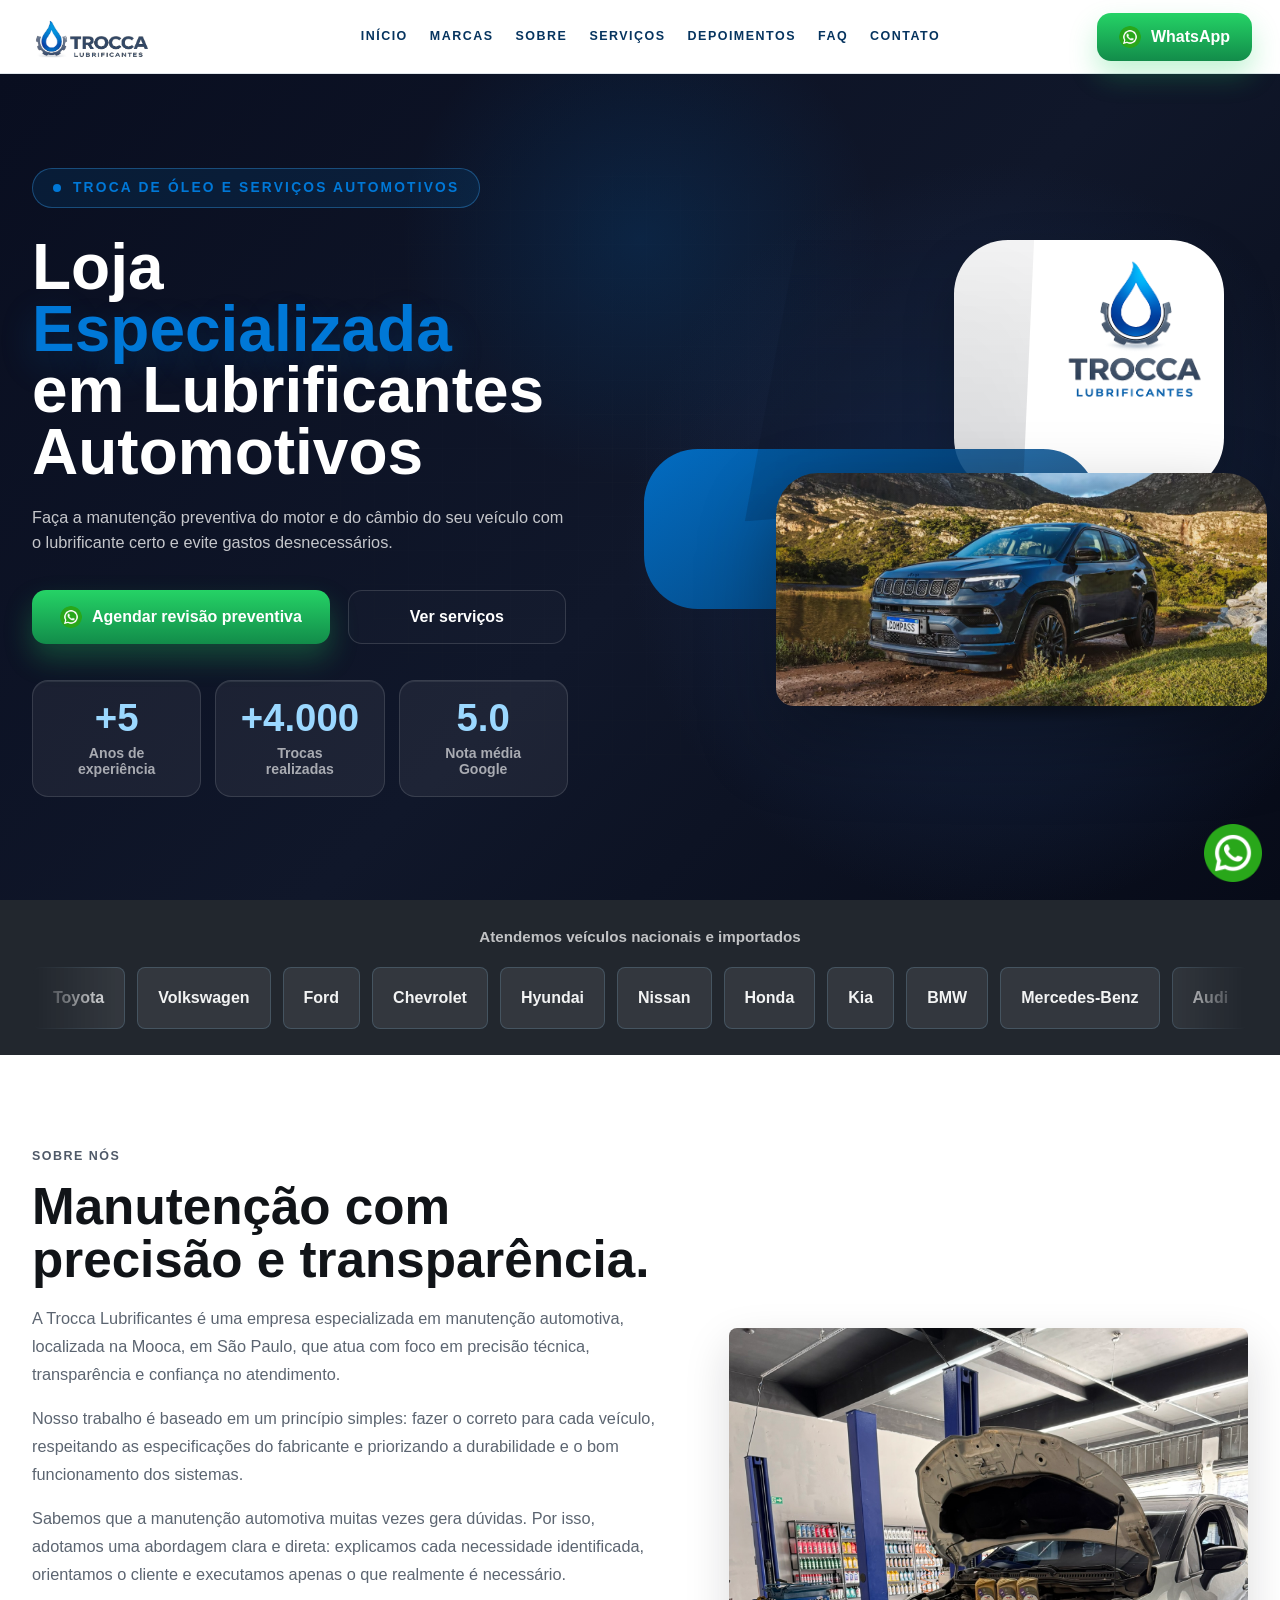
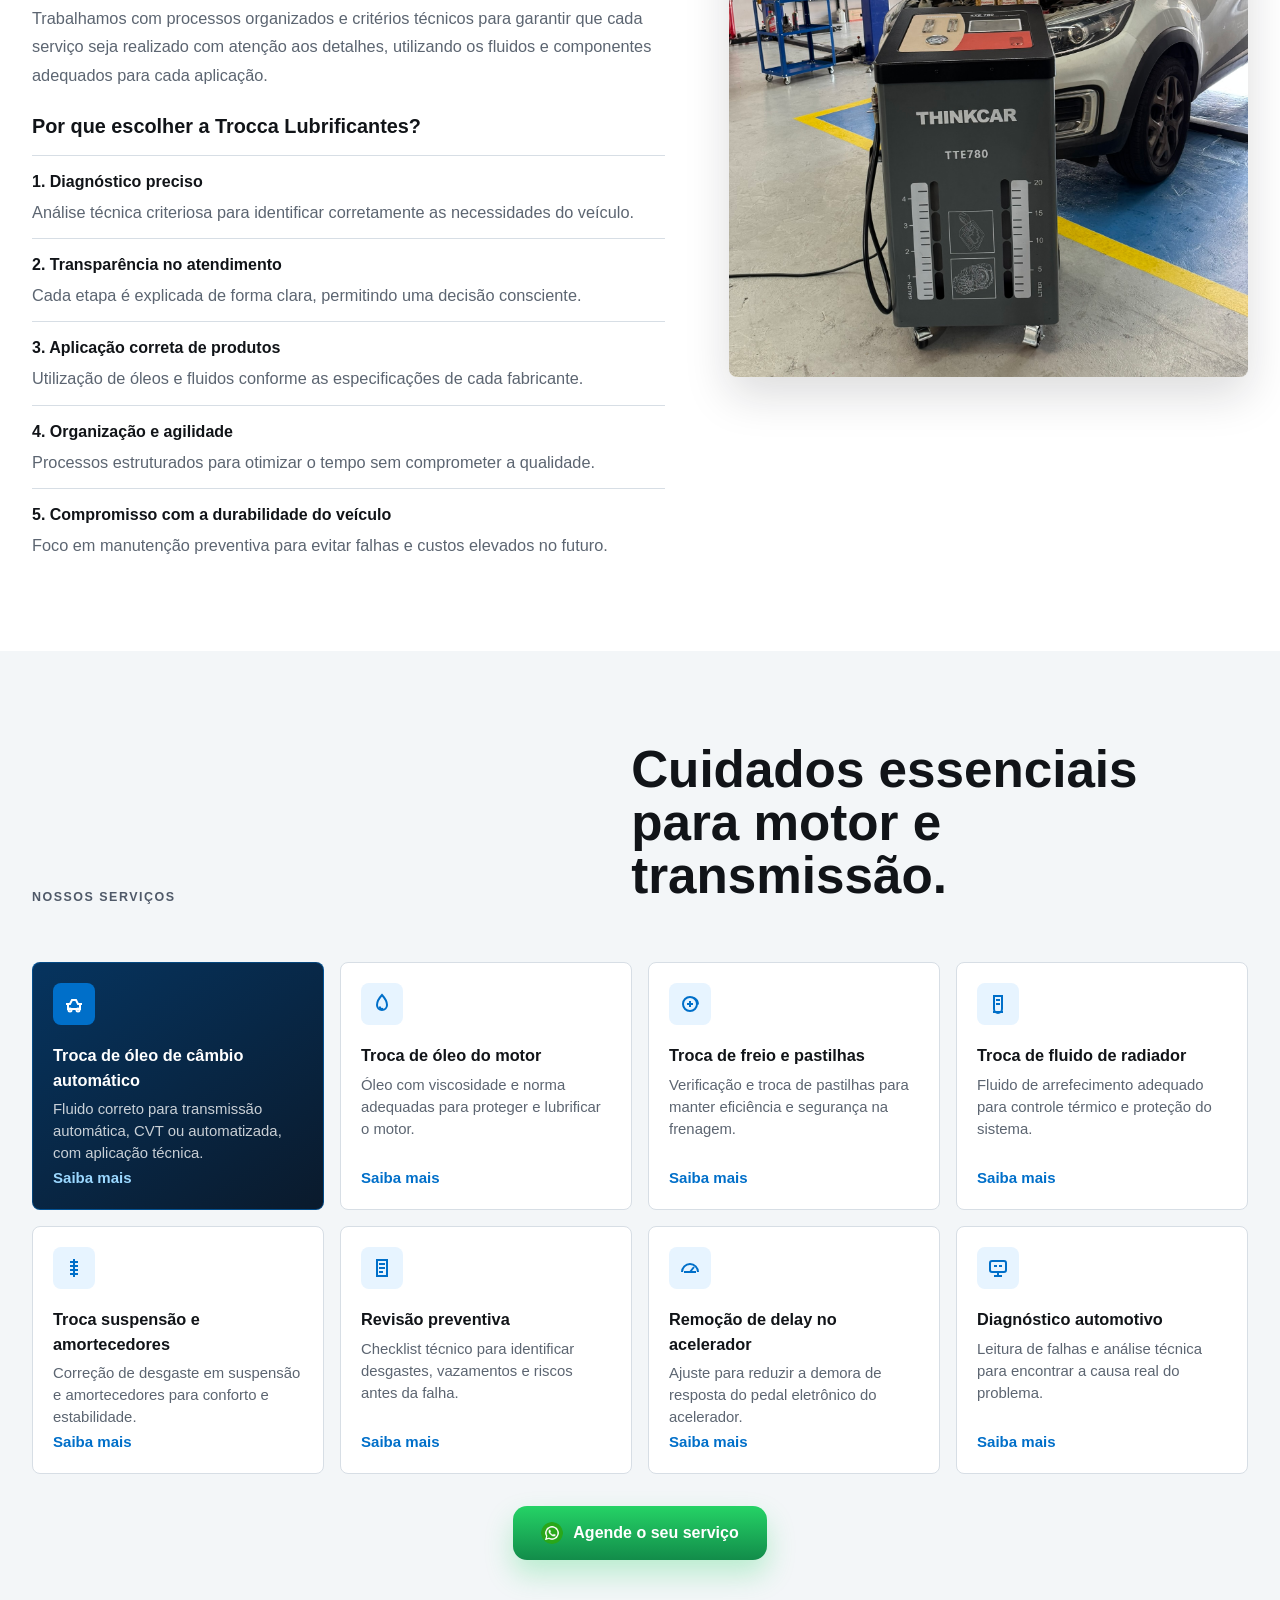
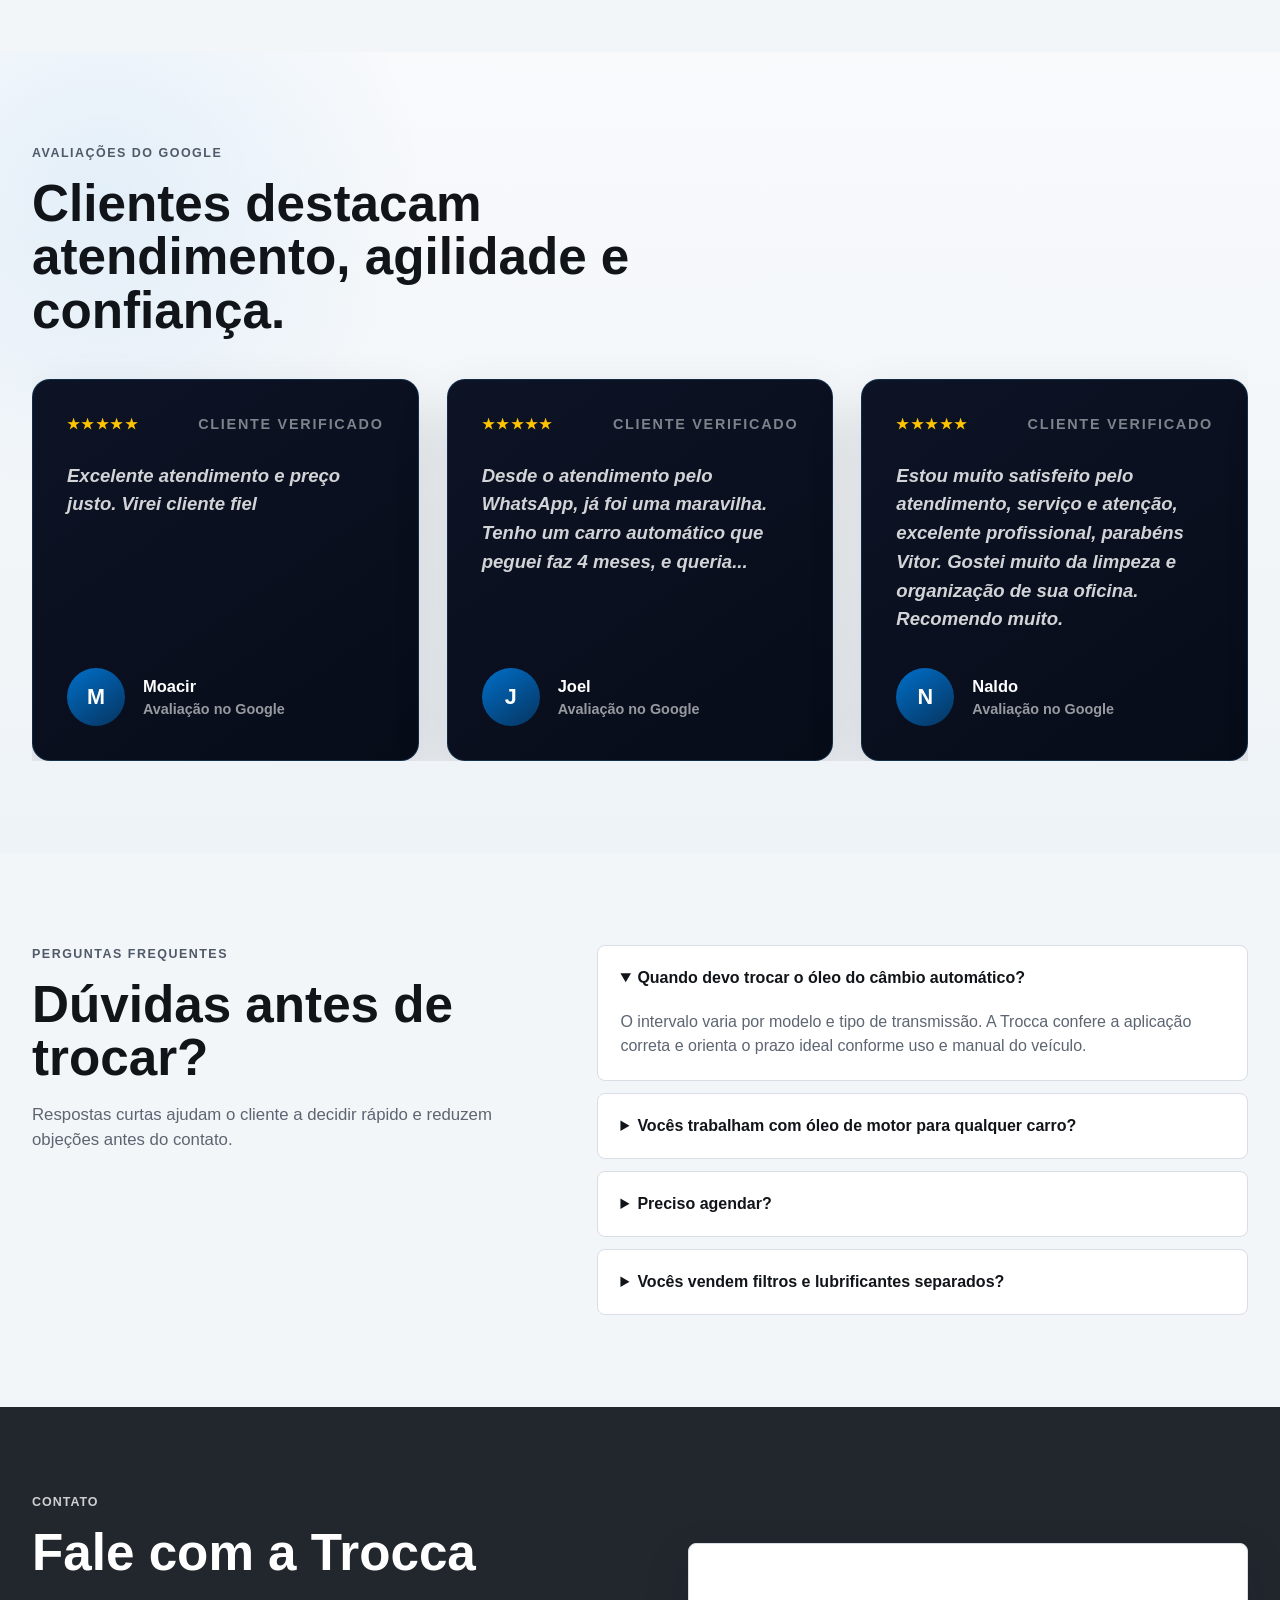
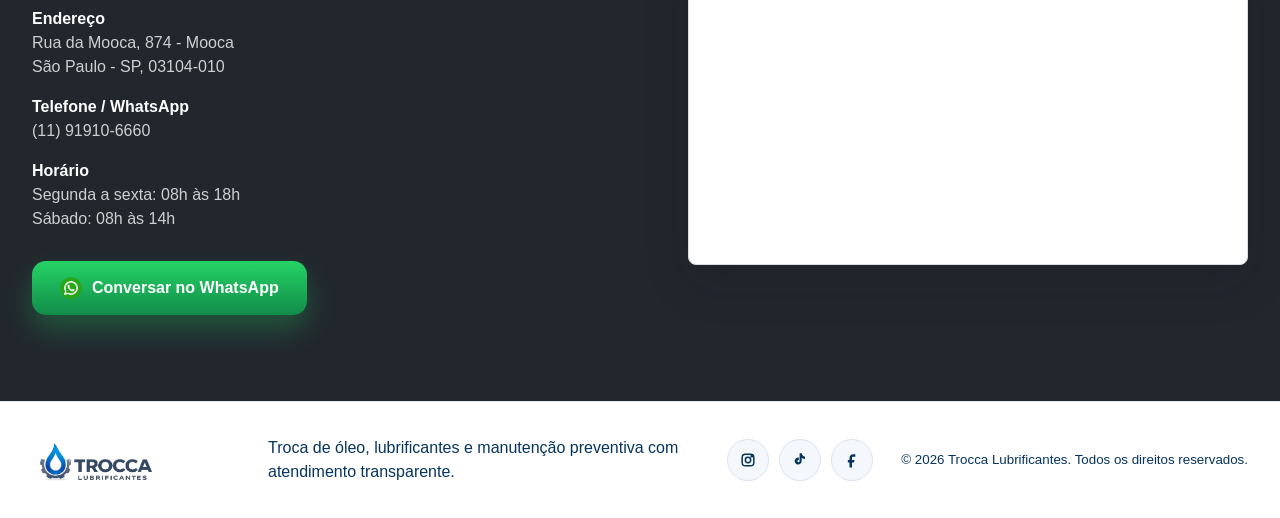
==== commit 4976eea6: "Atualiza links sociais e header" ====
--- a/index.html
+++ b/index.html
@@ -39,9 +39,9 @@
 
       <nav id="site-nav" class="site-nav" aria-label="Navegação principal">
         <a href="#inicio">Início</a>
+        <a href="#marcas">Marcas</a>
         <a href="#sobre">Sobre</a>
         <a href="#servicos">Serviços</a>
-        <a href="#marcas">Marcas</a>
         <a href="#depoimentos">Depoimentos</a>
         <a href="#faq">FAQ</a>
         <a href="#contato">Contato</a>
@@ -399,7 +399,7 @@
               <p class="eyebrow">Contato</p>
               <h2>Fale com a Trocca</h2>
               <p><strong>Endereço</strong><br />Rua da Mooca, 874 - Mooca<br />São Paulo - SP, 03104-010</p>
-              <p><strong>Telefone / WhatsApp</strong><br />(11) 3341-6660<br />(11) 91910-6660</p>
+              <p><strong>Telefone / WhatsApp</strong><br />(11) 91910-6660</p>
               <p><strong>Horário</strong><br />Segunda a sexta: 08h às 18h<br />Sábado: 08h às 14h</p>
               <a class="btn btn-primary" href="https://wa.me/5511919106660" target="_blank" rel="noopener">
                 <span class="wa-dot"></span>
@@ -431,19 +431,19 @@
         </a>
         <p>Troca de óleo, lubrificantes e manutenção preventiva com atendimento transparente.</p>
         <div class="footer-socials" aria-label="Redes sociais">
-          <a href="#" aria-label="Instagram">
+          <a href="https://www.instagram.com/troccalub" aria-label="Instagram" target="_blank" rel="noopener">
             <svg viewBox="0 0 24 24" aria-hidden="true">
               <rect x="5" y="5" width="14" height="14" rx="4" />
               <circle cx="12" cy="12" r="3.2" />
               <circle cx="16.6" cy="7.4" r="0.8" />
             </svg>
           </a>
-          <a href="#" aria-label="TikTok">
+          <a href="https://www.tiktok.com/@trocca.lub" aria-label="TikTok" target="_blank" rel="noopener">
             <svg viewBox="0 0 24 24" aria-hidden="true">
               <path d="M14 4v9.2a4.2 4.2 0 1 1-3.4-4.1v3.1a1.3 1.3 0 1 0 .9 1.2V4h2.5c.4 2.2 1.8 3.6 4 4v2.9c-1.5-.1-2.8-.6-4-1.6Z" />
             </svg>
           </a>
-          <a href="#" aria-label="Facebook">
+          <a href="https://www.facebook.com/profile.php?id=61588282170931&amp;locale=pt_BR" aria-label="Facebook" target="_blank" rel="noopener">
             <svg viewBox="0 0 24 24" aria-hidden="true">
               <path d="M14 8h2V5h-2.4C10.8 5 9 6.8 9 9.5V12H7v3h2v6h3v-6h2.4l.6-3h-3V9.5c0-.9.4-1.5 1.5-1.5H14Z" />
             </svg>
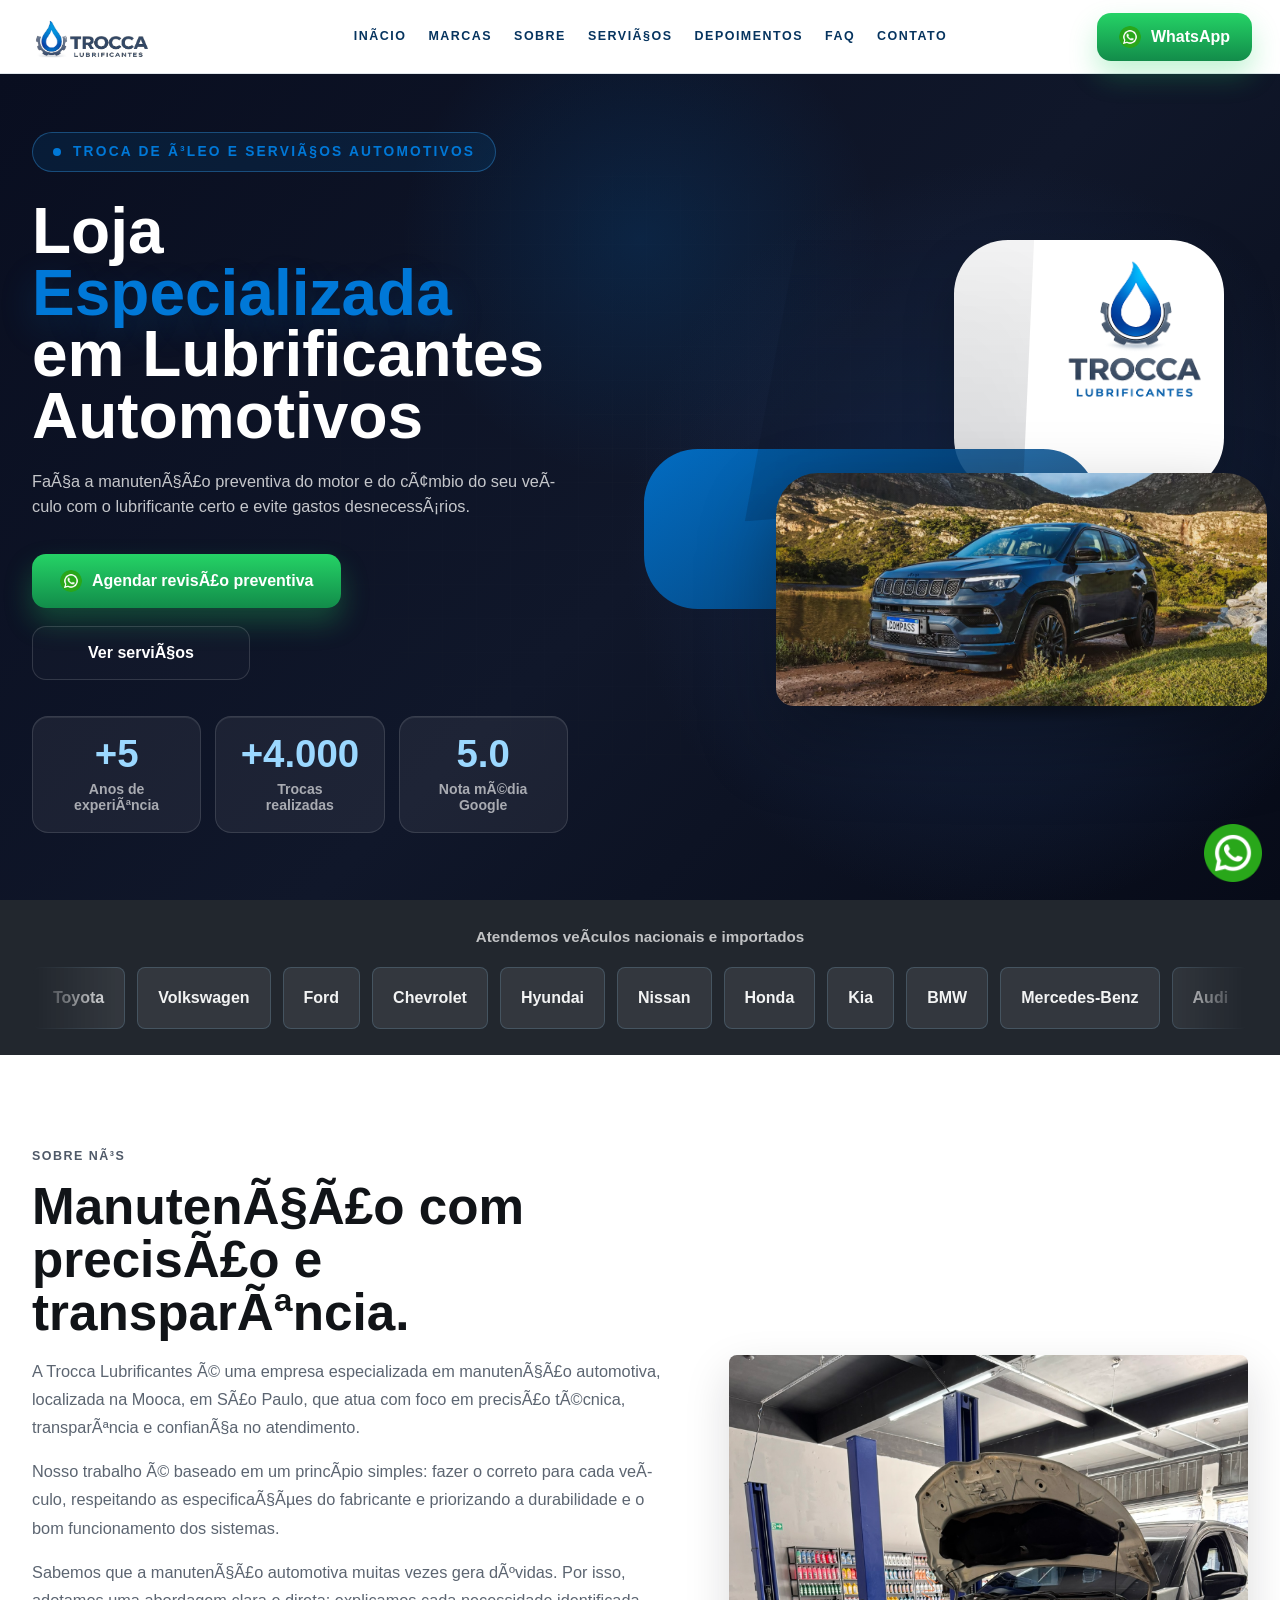
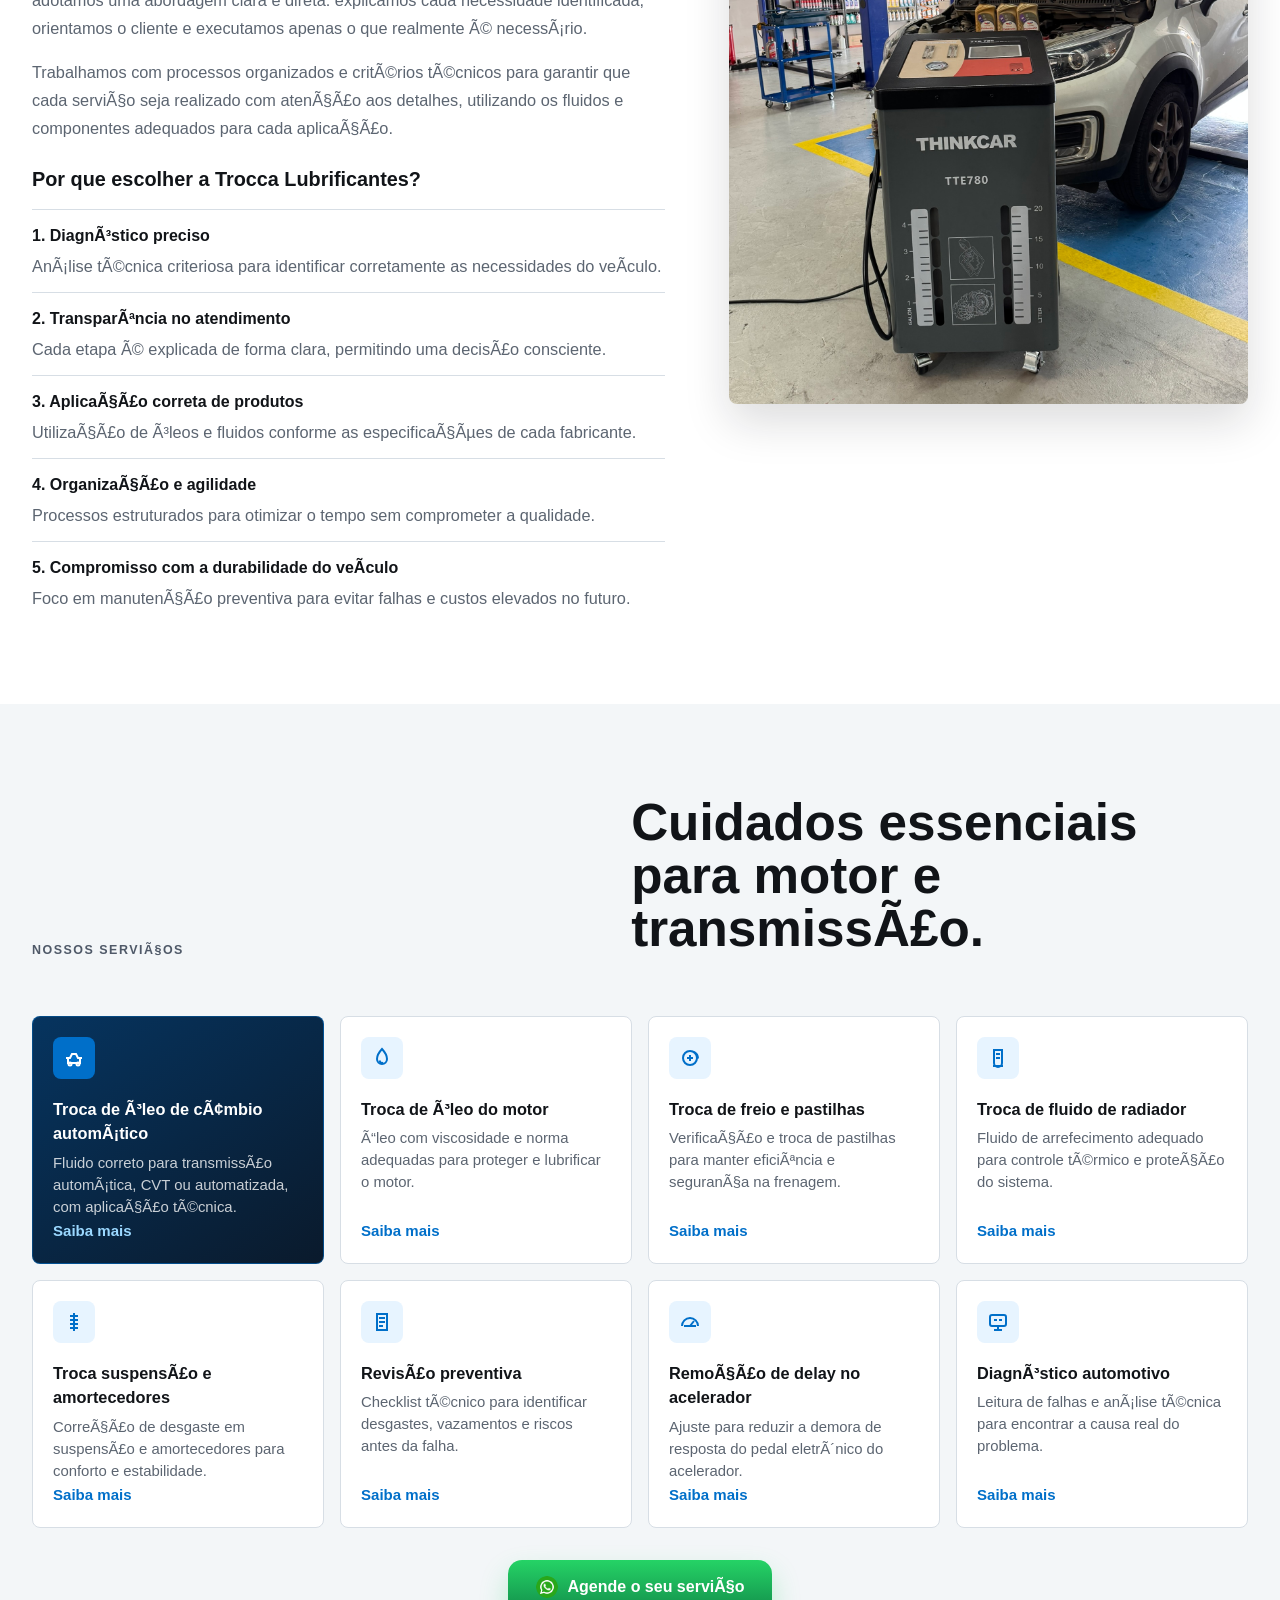
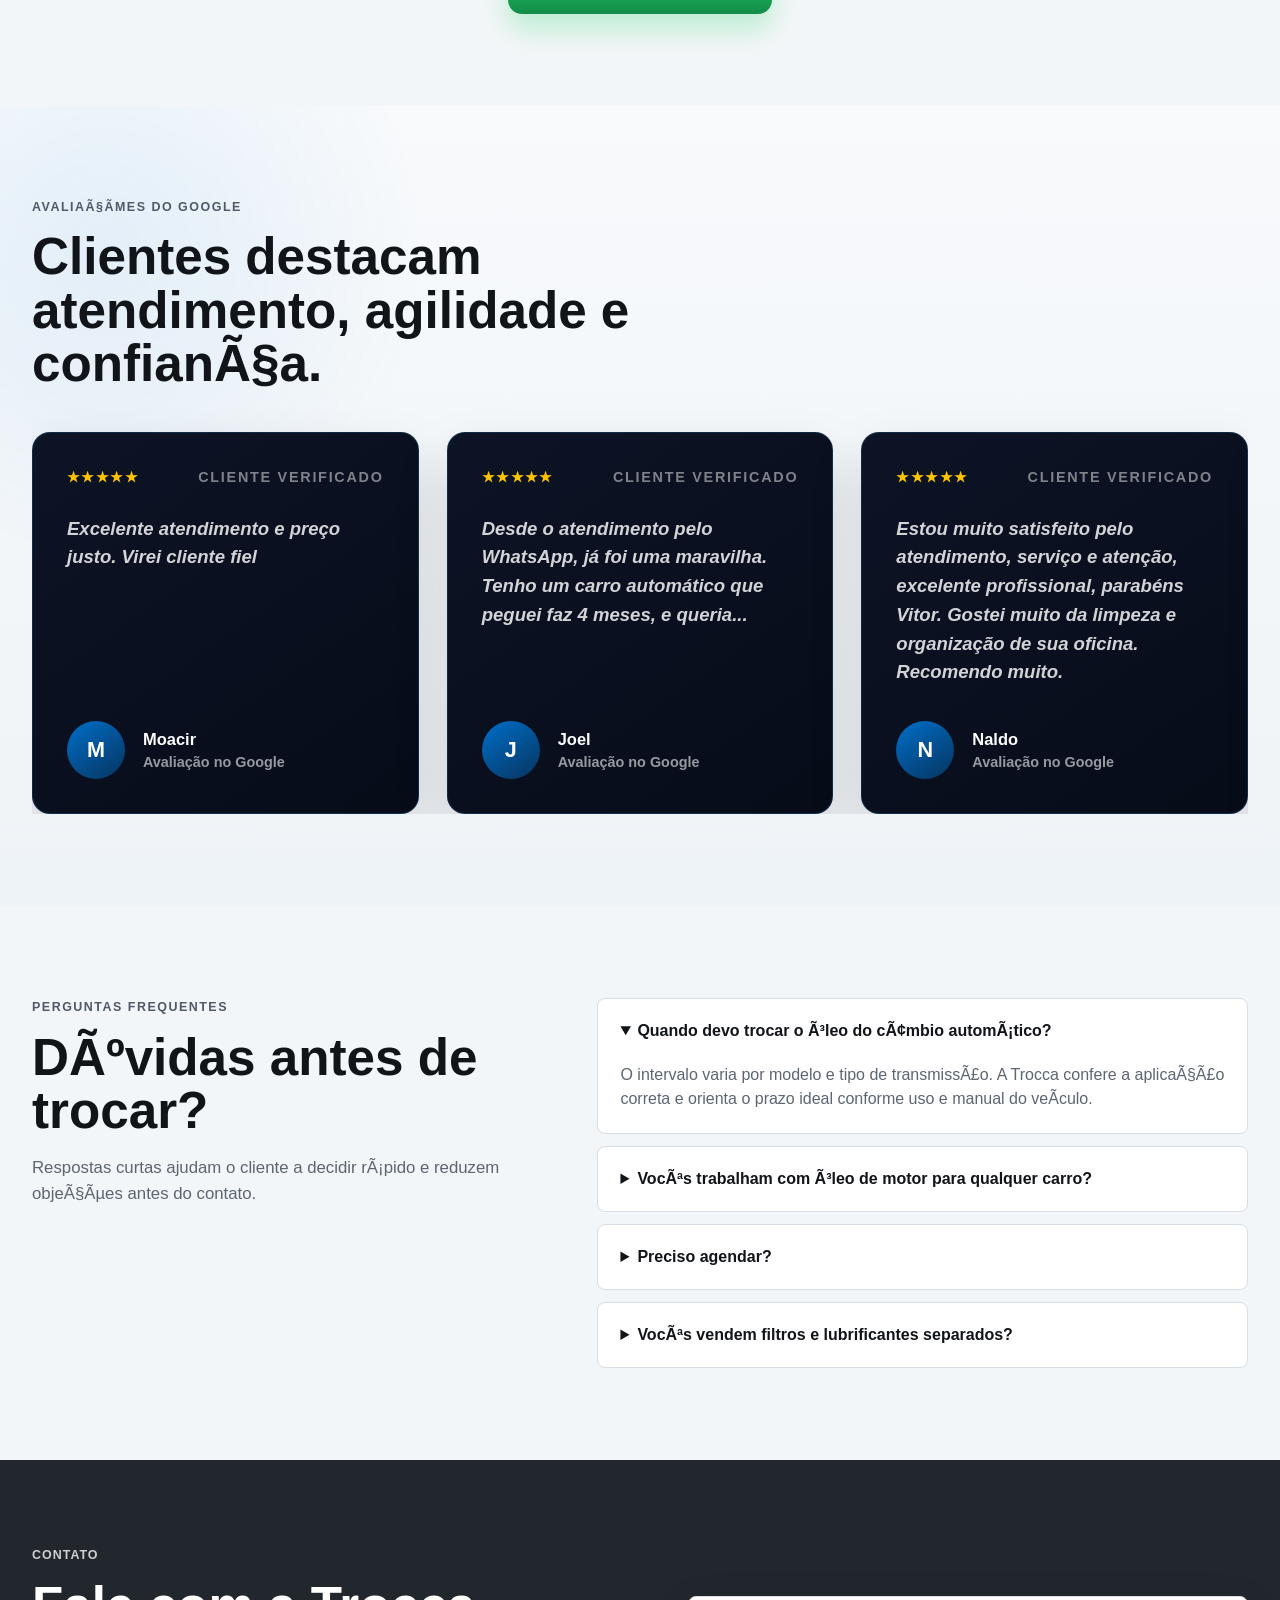
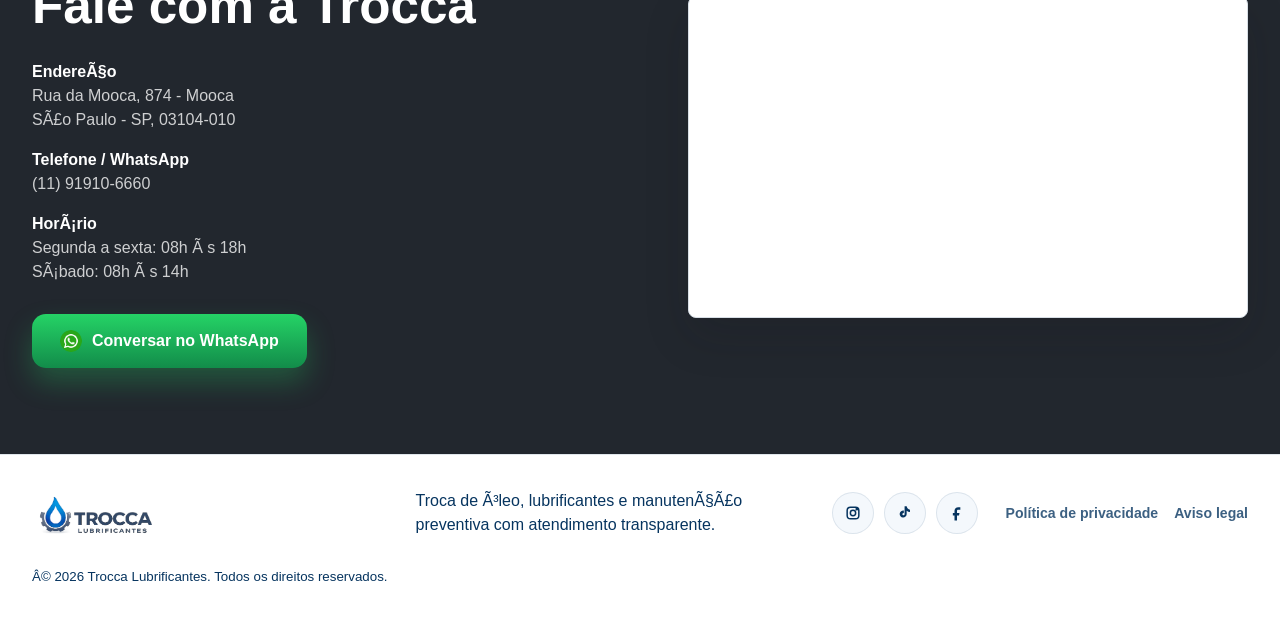
==== commit d5a0a1f1: "Adiciona politicas legais no rodape" ====
--- a/index.html
+++ b/index.html
@@ -1,4 +1,4 @@
-<!doctype html>
+﻿<!doctype html>
 <html lang="pt-BR">
   <head>
     <!-- Google Tag Manager -->
@@ -12,9 +12,9 @@
     <meta name="viewport" content="width=device-width, initial-scale=1" />
     <meta
       name="description"
-      content="Trocca Lubrificantes: troca de óleo de motor, óleo de câmbio, filtros e manutenção preventiva com atendimento rápido e transparente."
+      content="Trocca Lubrificantes: troca de Ã³leo de motor, Ã³leo de cÃ¢mbio, filtros e manutenÃ§Ã£o preventiva com atendimento rÃ¡pido e transparente."
     />
-    <title>Trocca Lubrificantes | Troca de óleo e manutenção preventiva</title>
+    <title>Trocca Lubrificantes | Troca de Ã³leo e manutenÃ§Ã£o preventiva</title>
     <link rel="preconnect" href="https://images.unsplash.com" />
     <link rel="preconnect" href="https://cdn.simpleicons.org" />
     <link rel="icon" type="image/png" href="assets/favicon.png?v=3" />
@@ -37,11 +37,11 @@
         <span></span>
       </button>
 
-      <nav id="site-nav" class="site-nav" aria-label="Navegação principal">
-        <a href="#inicio">Início</a>
+      <nav id="site-nav" class="site-nav" aria-label="NavegaÃ§Ã£o principal">
+        <a href="#inicio">InÃ­cio</a>
         <a href="#marcas">Marcas</a>
         <a href="#sobre">Sobre</a>
-        <a href="#servicos">Serviços</a>
+        <a href="#servicos">ServiÃ§os</a>
         <a href="#depoimentos">Depoimentos</a>
         <a href="#faq">FAQ</a>
         <a href="#contato">Contato</a>
@@ -57,25 +57,25 @@
       <section id="inicio" class="hero">
         <div class="container hero-grid">
           <div class="hero-copy">
-            <p class="hero-pill"><span></span> Troca de óleo e serviços automotivos</p>
+            <p class="hero-pill"><span></span> Troca de Ã³leo e serviÃ§os automotivos</p>
             <img class="hero-brand" src="assets/trocca-logo-wide-white.png" alt="Trocca Lubrificantes" />
             <h1>Loja <span>Especializada</span> em Lubrificantes Automotivos</h1>
             <p class="hero-lead">
-              Faça a manutenção preventiva do motor e do câmbio do seu veículo com o lubrificante certo
-              e evite gastos desnecessários.
+              FaÃ§a a manutenÃ§Ã£o preventiva do motor e do cÃ¢mbio do seu veÃ­culo com o lubrificante certo
+              e evite gastos desnecessÃ¡rios.
             </p>
             <div class="hero-actions">
               <a class="btn btn-primary" href="https://wa.me/5511919106660" target="_blank" rel="noopener">
                 <span class="wa-dot"></span>
-                Agendar revisão preventiva
+                Agendar revisÃ£o preventiva
               </a>
-              <a class="btn btn-secondary" href="#servicos">Ver serviços</a>
+              <a class="btn btn-secondary" href="#servicos">Ver serviÃ§os</a>
             </div>
 
             <aside class="hero-panel" aria-label="Destaques da Trocca Lubrificantes">
               <div>
                 <strong>+5</strong>
-                <span>Anos de<br />experiência</span>
+                <span>Anos de<br />experiÃªncia</span>
               </div>
               <div>
                 <strong>+4.000</strong>
@@ -83,7 +83,7 @@
               </div>
               <div>
                 <strong>5.0</strong>
-                <span>Nota média<br />Google</span>
+                <span>Nota mÃ©dia<br />Google</span>
               </div>
             </aside>
           </div>
@@ -100,7 +100,7 @@
 
       <section id="marcas" class="brand-strip" aria-label="Marcas atendidas">
         <div class="container">
-          <p>Atendemos veículos nacionais e importados</p>
+          <p>Atendemos veÃ­culos nacionais e importados</p>
           <div class="brand-carousel" aria-label="Carrossel de marcas atendidas">
             <div class="brand-track" id="brandTrack"></div>
           </div>
@@ -110,50 +110,50 @@
       <section id="sobre" class="section split-section">
         <div class="container split">
           <div>
-            <p class="eyebrow">Sobre nós</p>
-            <h2>Manutenção com precisão e transparência.</h2>
+            <p class="eyebrow">Sobre nÃ³s</p>
+            <h2>ManutenÃ§Ã£o com precisÃ£o e transparÃªncia.</h2>
             <div class="about-text">
               <p>
-                A Trocca Lubrificantes é uma empresa especializada em manutenção automotiva, localizada na
-                Mooca, em São Paulo, que atua com foco em precisão técnica, transparência e confiança no
+                A Trocca Lubrificantes Ã© uma empresa especializada em manutenÃ§Ã£o automotiva, localizada na
+                Mooca, em SÃ£o Paulo, que atua com foco em precisÃ£o tÃ©cnica, transparÃªncia e confianÃ§a no
                 atendimento.
               </p>
               <p>
-                Nosso trabalho é baseado em um princípio simples: fazer o correto para cada veículo,
-                respeitando as especificações do fabricante e priorizando a durabilidade e o bom funcionamento
+                Nosso trabalho Ã© baseado em um princÃ­pio simples: fazer o correto para cada veÃ­culo,
+                respeitando as especificaÃ§Ãµes do fabricante e priorizando a durabilidade e o bom funcionamento
                 dos sistemas.
               </p>
               <p>
-                Sabemos que a manutenção automotiva muitas vezes gera dúvidas. Por isso, adotamos uma abordagem
+                Sabemos que a manutenÃ§Ã£o automotiva muitas vezes gera dÃºvidas. Por isso, adotamos uma abordagem
                 clara e direta: explicamos cada necessidade identificada, orientamos o cliente e executamos
-                apenas o que realmente é necessário.
-              </p>
-              <p>
-                Trabalhamos com processos organizados e critérios técnicos para garantir que cada serviço seja
-                realizado com atenção aos detalhes, utilizando os fluidos e componentes adequados para cada
-                aplicação.
+                apenas o que realmente Ã© necessÃ¡rio.
+              </p>
+              <p>
+                Trabalhamos com processos organizados e critÃ©rios tÃ©cnicos para garantir que cada serviÃ§o seja
+                realizado com atenÃ§Ã£o aos detalhes, utilizando os fluidos e componentes adequados para cada
+                aplicaÃ§Ã£o.
               </p>
               <h3>Por que escolher a Trocca Lubrificantes?</h3>
               <div class="about-reasons">
                 <article>
-                  <strong>1. Diagnóstico preciso</strong>
-                  <p>Análise técnica criteriosa para identificar corretamente as necessidades do veículo.</p>
+                  <strong>1. DiagnÃ³stico preciso</strong>
+                  <p>AnÃ¡lise tÃ©cnica criteriosa para identificar corretamente as necessidades do veÃ­culo.</p>
                 </article>
                 <article>
-                  <strong>2. Transparência no atendimento</strong>
-                  <p>Cada etapa é explicada de forma clara, permitindo uma decisão consciente.</p>
+                  <strong>2. TransparÃªncia no atendimento</strong>
+                  <p>Cada etapa Ã© explicada de forma clara, permitindo uma decisÃ£o consciente.</p>
                 </article>
                 <article>
-                  <strong>3. Aplicação correta de produtos</strong>
-                  <p>Utilização de óleos e fluidos conforme as especificações de cada fabricante.</p>
+                  <strong>3. AplicaÃ§Ã£o correta de produtos</strong>
+                  <p>UtilizaÃ§Ã£o de Ã³leos e fluidos conforme as especificaÃ§Ãµes de cada fabricante.</p>
                 </article>
                 <article>
-                  <strong>4. Organização e agilidade</strong>
+                  <strong>4. OrganizaÃ§Ã£o e agilidade</strong>
                   <p>Processos estruturados para otimizar o tempo sem comprometer a qualidade.</p>
                 </article>
                 <article>
-                  <strong>5. Compromisso com a durabilidade do veículo</strong>
-                  <p>Foco em manutenção preventiva para evitar falhas e custos elevados no futuro.</p>
+                  <strong>5. Compromisso com a durabilidade do veÃ­culo</strong>
+                  <p>Foco em manutenÃ§Ã£o preventiva para evitar falhas e custos elevados no futuro.</p>
                 </article>
               </div>
             </div>
@@ -162,7 +162,7 @@
           <div class="photo-stack">
             <img
               src="assets/carro-e-maquina-cambio.jpeg"
-              alt="Técnico realizando manutenção preventiva em oficina"
+              alt="TÃ©cnico realizando manutenÃ§Ã£o preventiva em oficina"
             />
           </div>
         </div>
@@ -171,8 +171,8 @@
       <section id="servicos" class="section services-section">
         <div class="container">
           <div class="section-header">
-            <p class="eyebrow">Nossos serviços</p>
-            <h2>Cuidados essenciais para motor e transmissão.</h2>
+            <p class="eyebrow">Nossos serviÃ§os</p>
+            <h2>Cuidados essenciais para motor e transmissÃ£o.</h2>
           </div>
 
           <div class="service-grid">
@@ -185,8 +185,8 @@
                   <circle cx="16" cy="18" r="1.5" />
                 </svg>
               </span>
-              <h3>Troca de óleo de câmbio automático</h3>
-              <p>Fluido correto para transmissão automática, CVT ou automatizada, com aplicação técnica.</p>
+              <h3>Troca de Ã³leo de cÃ¢mbio automÃ¡tico</h3>
+              <p>Fluido correto para transmissÃ£o automÃ¡tica, CVT ou automatizada, com aplicaÃ§Ã£o tÃ©cnica.</p>
               <a href="/servicos/cambio-automatico/">Saiba mais</a>
             </article>
             <article class="service-card">
@@ -196,8 +196,8 @@
                   <path d="M9.5 14.5a2.8 2.8 0 0 0 3.8 2.2" />
                 </svg>
               </span>
-              <h3>Troca de óleo do motor</h3>
-              <p>Óleo com viscosidade e norma adequadas para proteger e lubrificar o motor.</p>
+              <h3>Troca de Ã³leo do motor</h3>
+              <p>Ã“leo com viscosidade e norma adequadas para proteger e lubrificar o motor.</p>
               <a href="/servicos/oleo-motor/">Saiba mais</a>
             </article>
             <article class="service-card">
@@ -210,7 +210,7 @@
                 </svg>
               </span>
               <h3>Troca de freio e pastilhas</h3>
-              <p>Verificação e troca de pastilhas para manter eficiência e segurança na frenagem.</p>
+              <p>VerificaÃ§Ã£o e troca de pastilhas para manter eficiÃªncia e seguranÃ§a na frenagem.</p>
               <a href="/servicos/freios-pastilhas/">Saiba mais</a>
             </article>
             <article class="service-card">
@@ -223,7 +223,7 @@
                 </svg>
               </span>
               <h3>Troca de fluido de radiador</h3>
-              <p>Fluido de arrefecimento adequado para controle térmico e proteção do sistema.</p>
+              <p>Fluido de arrefecimento adequado para controle tÃ©rmico e proteÃ§Ã£o do sistema.</p>
               <a href="/servicos/fluido-radiador/">Saiba mais</a>
             </article>
             <article class="service-card">
@@ -236,8 +236,8 @@
                   <path d="M8 18h8" />
                 </svg>
               </span>
-              <h3>Troca suspensão e amortecedores</h3>
-              <p>Correção de desgaste em suspensão e amortecedores para conforto e estabilidade.</p>
+              <h3>Troca suspensÃ£o e amortecedores</h3>
+              <p>CorreÃ§Ã£o de desgaste em suspensÃ£o e amortecedores para conforto e estabilidade.</p>
               <a href="/servicos/suspensao-amortecedores/">Saiba mais</a>
             </article>
             <article class="service-card">
@@ -249,8 +249,8 @@
                   <path d="M9 16h4" />
                 </svg>
               </span>
-              <h3>Revisão preventiva</h3>
-              <p>Checklist técnico para identificar desgastes, vazamentos e riscos antes da falha.</p>
+              <h3>RevisÃ£o preventiva</h3>
+              <p>Checklist tÃ©cnico para identificar desgastes, vazamentos e riscos antes da falha.</p>
               <a href="/servicos/revisao-preventiva/">Saiba mais</a>
             </article>
             <article class="service-card">
@@ -261,8 +261,8 @@
                   <path d="M6 16h12" />
                 </svg>
               </span>
-              <h3>Remoção de delay no acelerador</h3>
-              <p>Ajuste para reduzir a demora de resposta do pedal eletrônico do acelerador.</p>
+              <h3>RemoÃ§Ã£o de delay no acelerador</h3>
+              <p>Ajuste para reduzir a demora de resposta do pedal eletrÃ´nico do acelerador.</p>
               <a href="/servicos/delay-acelerador/">Saiba mais</a>
             </article>
             <article class="service-card">
@@ -275,8 +275,8 @@
                   <path d="M13 10h3" />
                 </svg>
               </span>
-              <h3>Diagnóstico automotivo</h3>
-              <p>Leitura de falhas e análise técnica para encontrar a causa real do problema.</p>
+              <h3>DiagnÃ³stico automotivo</h3>
+              <p>Leitura de falhas e anÃ¡lise tÃ©cnica para encontrar a causa real do problema.</p>
               <a href="/servicos/diagnostico-automotivo/">Saiba mais</a>
             </article>
           </div>
@@ -284,7 +284,7 @@
           <div class="section-cta">
             <a class="btn btn-primary" href="https://wa.me/5511919106660" target="_blank" rel="noopener">
               <span class="wa-dot"></span>
-              Agende o seu serviço
+              Agende o seu serviÃ§o
             </a>
           </div>
         </div>
@@ -293,56 +293,56 @@
       <section id="depoimentos" class="section testimonials-section">
         <div class="container">
           <div class="section-header compact">
-            <p class="eyebrow">Avaliações do Google</p>
-            <h2>Clientes destacam atendimento, agilidade e confiança.</h2>
+            <p class="eyebrow">AvaliaÃ§Ãµes do Google</p>
+            <h2>Clientes destacam atendimento, agilidade e confianÃ§a.</h2>
           </div>
 
           <div class="testimonial-grid">
             <article>
               <div class="review-top">
-                <span class="stars">★★★★★</span>
+                <span class="stars">â˜…â˜…â˜…â˜…â˜…</span>
                 <span class="verified">Cliente verificado</span>
               </div>
               <p>
-                Atendimento rápido e explicação clara sobre o lubrificante correto para cada veículo.
+                Atendimento rÃ¡pido e explicaÃ§Ã£o clara sobre o lubrificante correto para cada veÃ­culo.
               </p>
               <div class="review-author">
                 <span class="avatar">T</span>
                 <div>
                   <strong>Cliente Trocca</strong>
-                  <span>Avaliação no Google</span>
+                  <span>AvaliaÃ§Ã£o no Google</span>
                 </div>
               </div>
             </article>
             <article>
               <div class="review-top">
-                <span class="stars">★★★★★</span>
+                <span class="stars">â˜…â˜…â˜…â˜…â˜…</span>
                 <span class="verified">Cliente verificado</span>
               </div>
               <p>
-                Serviço transparente, orçamento objetivo e cuidado na manutenção preventiva.
+                ServiÃ§o transparente, orÃ§amento objetivo e cuidado na manutenÃ§Ã£o preventiva.
               </p>
               <div class="review-author">
                 <span class="avatar">G</span>
                 <div>
                   <strong>Cliente Google</strong>
-                  <span>Avaliação no Google</span>
+                  <span>AvaliaÃ§Ã£o no Google</span>
                 </div>
               </div>
             </article>
             <article>
               <div class="review-top">
-                <span class="stars">★★★★★</span>
+                <span class="stars">â˜…â˜…â˜…â˜…â˜…</span>
                 <span class="verified">Cliente verificado</span>
               </div>
               <p>
-                Boa variedade de óleos, filtros e itens automotivos para resolver tudo em uma visita.
+                Boa variedade de Ã³leos, filtros e itens automotivos para resolver tudo em uma visita.
               </p>
               <div class="review-author">
                 <span class="avatar">M</span>
                 <div>
                   <strong>Cliente Mooca</strong>
-                  <span>Avaliação no Google</span>
+                  <span>AvaliaÃ§Ã£o no Google</span>
                 </div>
               </div>
             </article>
@@ -355,37 +355,37 @@
         <div class="container faq-layout">
           <div>
             <p class="eyebrow">Perguntas frequentes</p>
-            <h2>Dúvidas antes de trocar?</h2>
+            <h2>DÃºvidas antes de trocar?</h2>
             <p class="section-lead">
-              Respostas curtas ajudam o cliente a decidir rápido e reduzem objeções antes do contato.
+              Respostas curtas ajudam o cliente a decidir rÃ¡pido e reduzem objeÃ§Ãµes antes do contato.
             </p>
           </div>
 
           <div class="faq-list">
             <details open>
-              <summary>Quando devo trocar o óleo do câmbio automático?</summary>
-              <p>
-                O intervalo varia por modelo e tipo de transmissão. A Trocca confere a aplicação correta e
-                orienta o prazo ideal conforme uso e manual do veículo.
+              <summary>Quando devo trocar o Ã³leo do cÃ¢mbio automÃ¡tico?</summary>
+              <p>
+                O intervalo varia por modelo e tipo de transmissÃ£o. A Trocca confere a aplicaÃ§Ã£o correta e
+                orienta o prazo ideal conforme uso e manual do veÃ­culo.
               </p>
             </details>
             <details>
-              <summary>Vocês trabalham com óleo de motor para qualquer carro?</summary>
-              <p>
-                Sim. A equipe verifica viscosidade, norma e especificação antes da aplicação.
+              <summary>VocÃªs trabalham com Ã³leo de motor para qualquer carro?</summary>
+              <p>
+                Sim. A equipe verifica viscosidade, norma e especificaÃ§Ã£o antes da aplicaÃ§Ã£o.
               </p>
             </details>
             <details>
               <summary>Preciso agendar?</summary>
               <p>
-                O agendamento pelo WhatsApp ajuda a garantir atendimento mais rápido, principalmente para
-                troca de fluido de câmbio.
+                O agendamento pelo WhatsApp ajuda a garantir atendimento mais rÃ¡pido, principalmente para
+                troca de fluido de cÃ¢mbio.
               </p>
             </details>
             <details>
-              <summary>Vocês vendem filtros e lubrificantes separados?</summary>
-              <p>
-                Sim. A loja pode atender compra avulsa ou serviço completo com instalação.
+              <summary>VocÃªs vendem filtros e lubrificantes separados?</summary>
+              <p>
+                Sim. A loja pode atender compra avulsa ou serviÃ§o completo com instalaÃ§Ã£o.
               </p>
             </details>
           </div>
@@ -398,9 +398,9 @@
             <div class="contact-card">
               <p class="eyebrow">Contato</p>
               <h2>Fale com a Trocca</h2>
-              <p><strong>Endereço</strong><br />Rua da Mooca, 874 - Mooca<br />São Paulo - SP, 03104-010</p>
+              <p><strong>EndereÃ§o</strong><br />Rua da Mooca, 874 - Mooca<br />SÃ£o Paulo - SP, 03104-010</p>
               <p><strong>Telefone / WhatsApp</strong><br />(11) 91910-6660</p>
-              <p><strong>Horário</strong><br />Segunda a sexta: 08h às 18h<br />Sábado: 08h às 14h</p>
+              <p><strong>HorÃ¡rio</strong><br />Segunda a sexta: 08h Ã s 18h<br />SÃ¡bado: 08h Ã s 14h</p>
               <a class="btn btn-primary" href="https://wa.me/5511919106660" target="_blank" rel="noopener">
                 <span class="wa-dot"></span>
                 Conversar no WhatsApp
@@ -429,7 +429,7 @@
         <a class="brand" href="#inicio" aria-label="Trocca Lubrificantes">
           <img class="brand-logo" src="assets/trocca-logo-wide-white.png" alt="Trocca Lubrificantes" />
         </a>
-        <p>Troca de óleo, lubrificantes e manutenção preventiva com atendimento transparente.</p>
+        <p>Troca de Ã³leo, lubrificantes e manutenÃ§Ã£o preventiva com atendimento transparente.</p>
         <div class="footer-socials" aria-label="Redes sociais">
           <a href="https://www.instagram.com/troccalub" aria-label="Instagram" target="_blank" rel="noopener">
             <svg viewBox="0 0 24 24" aria-hidden="true">
@@ -449,7 +449,10 @@
             </svg>
           </a>
         </div>
-        <small>© 2026 Trocca Lubrificantes. Todos os direitos reservados.</small>
+        <nav class="footer-links" aria-label="Links legais">
+          <a href="/politica-de-privacidade/">Política de privacidade</a>
+          <a href="/aviso-legal/">Aviso legal</a>
+        </nav>        <small>Â© 2026 Trocca Lubrificantes. Todos os direitos reservados.</small>
       </div>
     </footer>
 
--- a/styles.css
+++ b/styles.css
@@ -2134,3 +2134,90 @@
     font-size: 0.58rem;
   }
 }
+
+.footer-links {
+  display: flex;
+  gap: 16px;
+  align-items: center;
+  justify-content: center;
+  flex-wrap: wrap;
+  font-size: 0.88rem;
+  font-weight: 700;
+}
+
+.footer-links a {
+  color: var(--blue-dark);
+  opacity: 0.78;
+}
+
+.footer-links a:hover {
+  opacity: 1;
+  color: var(--blue-main);
+}
+
+.legal-page {
+  background: #f6f8fb;
+  color: var(--ink);
+}
+
+.legal-hero {
+  padding: 112px 0 54px;
+  background: linear-gradient(135deg, #071022 0%, #102a50 100%);
+  color: #fff;
+}
+
+.legal-hero h1 {
+  max-width: 900px;
+  margin: 14px 0 16px;
+  color: #fff;
+  font-size: clamp(2.4rem, 5vw, 4.8rem);
+  line-height: 0.98;
+}
+
+.legal-hero p:not(.eyebrow) {
+  max-width: 760px;
+  color: rgba(255, 255, 255, 0.78);
+  font-size: 1.05rem;
+}
+
+.legal-content {
+  display: grid;
+  gap: 18px;
+  padding-top: 56px;
+  padding-bottom: 72px;
+}
+
+.legal-content article {
+  padding: 28px;
+  border: 1px solid rgba(9, 42, 78, 0.1);
+  border-radius: 14px;
+  background: #fff;
+  box-shadow: 0 16px 42px rgba(6, 20, 45, 0.06);
+}
+
+.legal-content h2 {
+  margin: 0 0 12px;
+  color: var(--blue-dark);
+  font-size: clamp(1.25rem, 2vw, 1.65rem);
+}
+
+.legal-content p {
+  margin: 0;
+  color: var(--text-muted);
+  font-size: 1rem;
+  line-height: 1.75;
+}
+
+.legal-content p + p {
+  margin-top: 12px;
+}
+
+@media (max-width: 700px) {
+  .legal-hero {
+    padding: 86px 0 42px;
+  }
+
+  .legal-content article {
+    padding: 22px;
+  }
+}
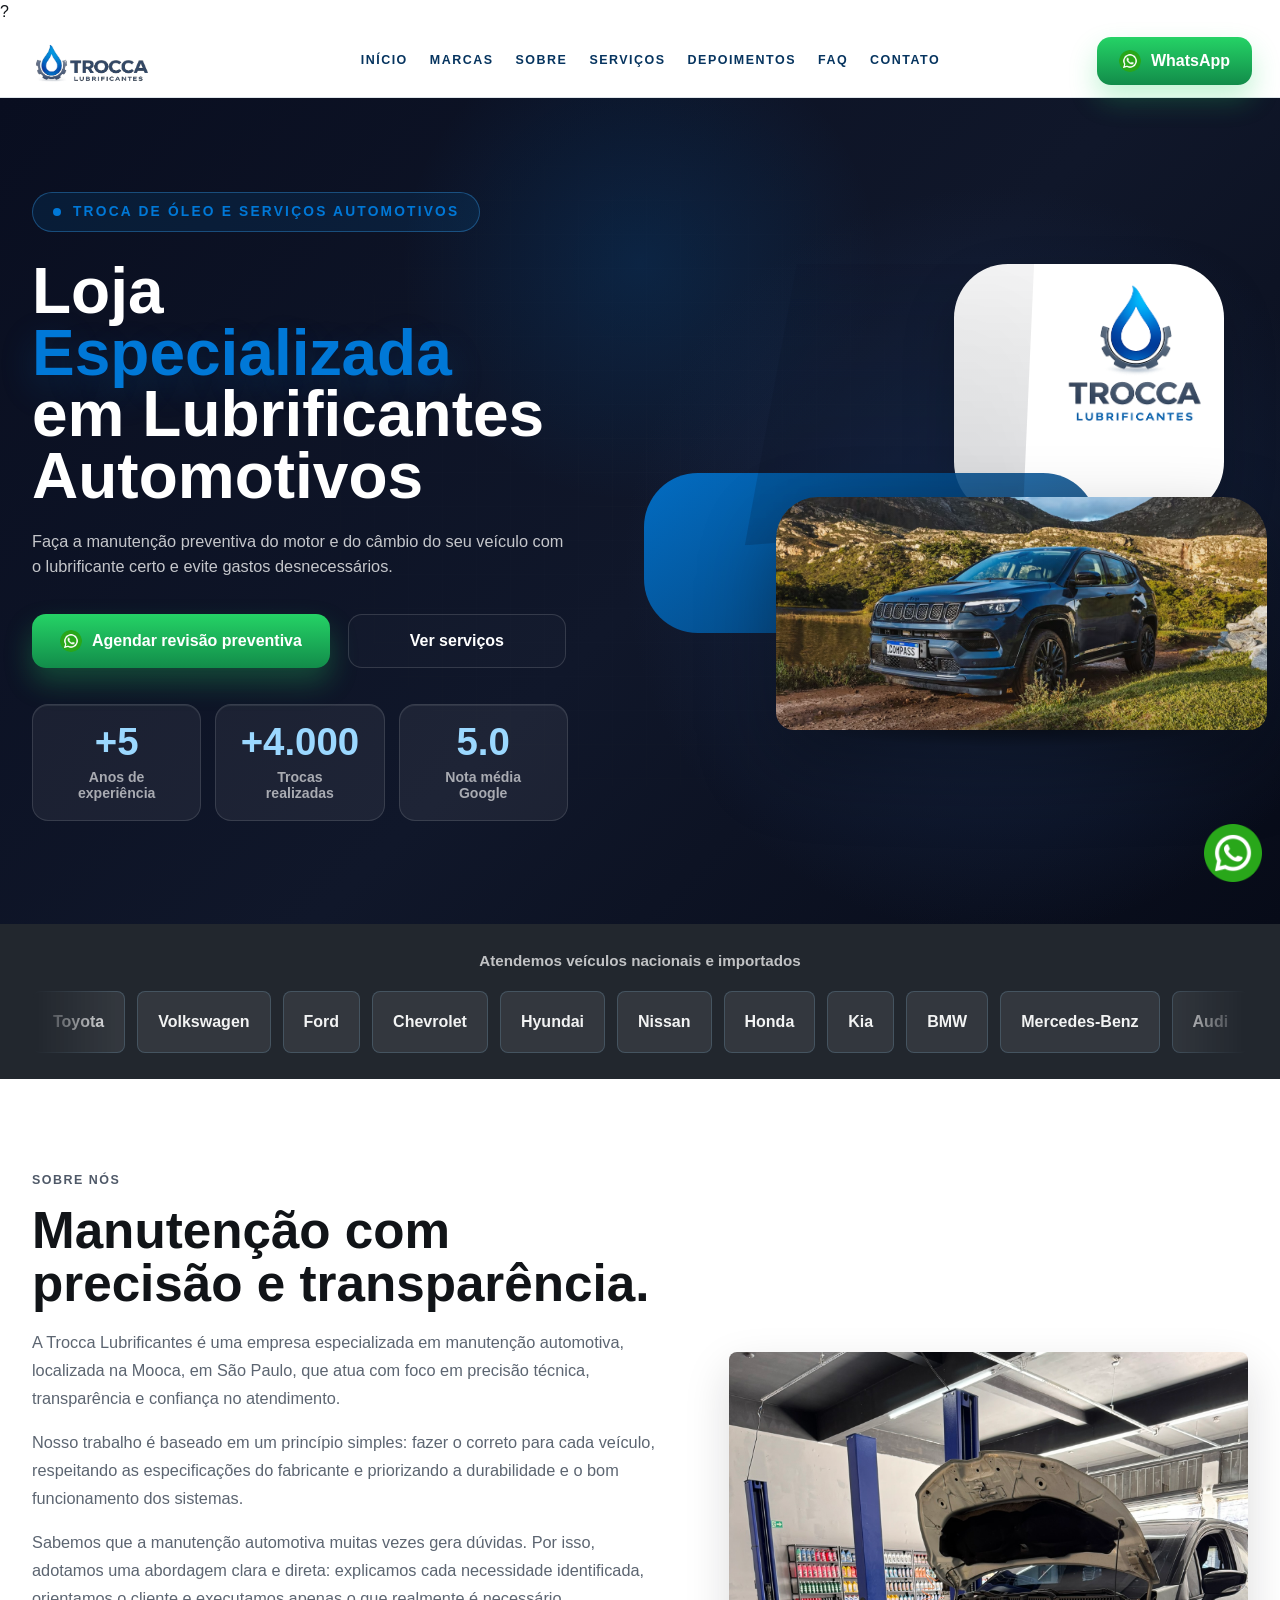
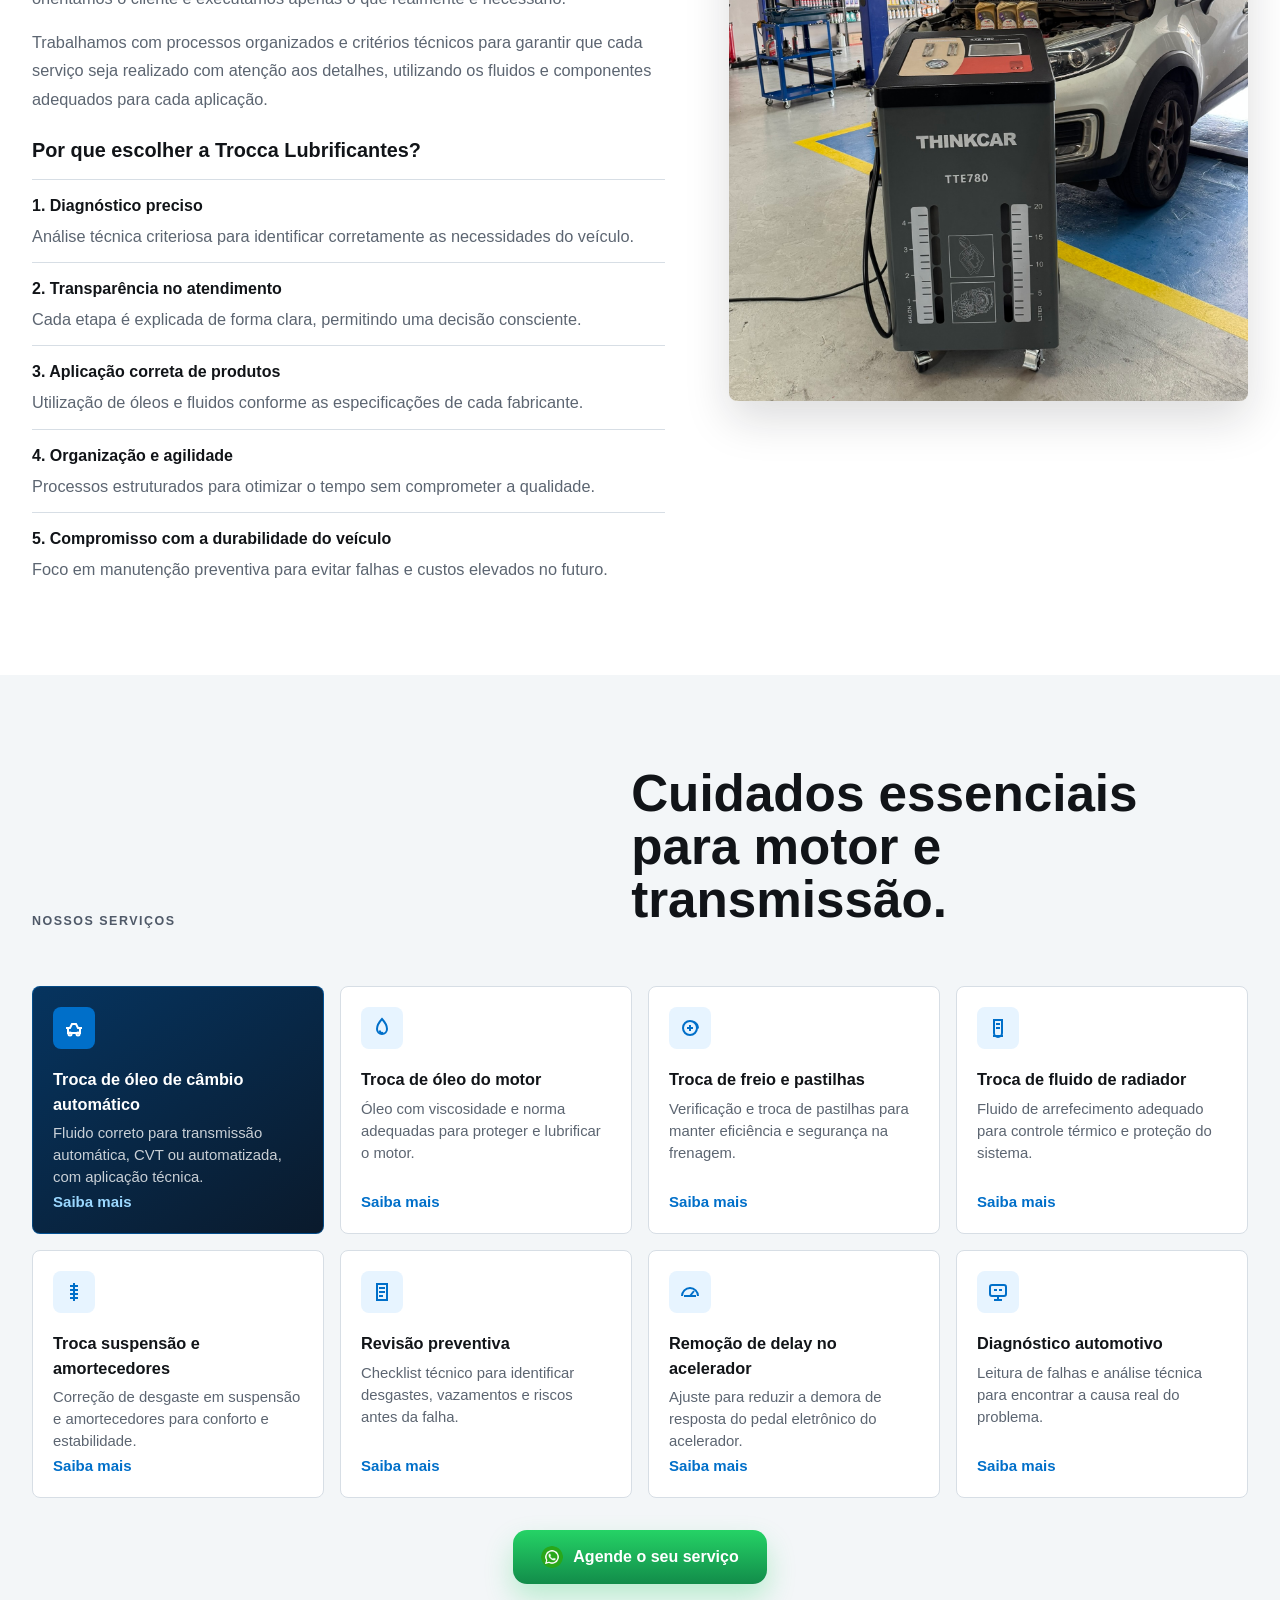
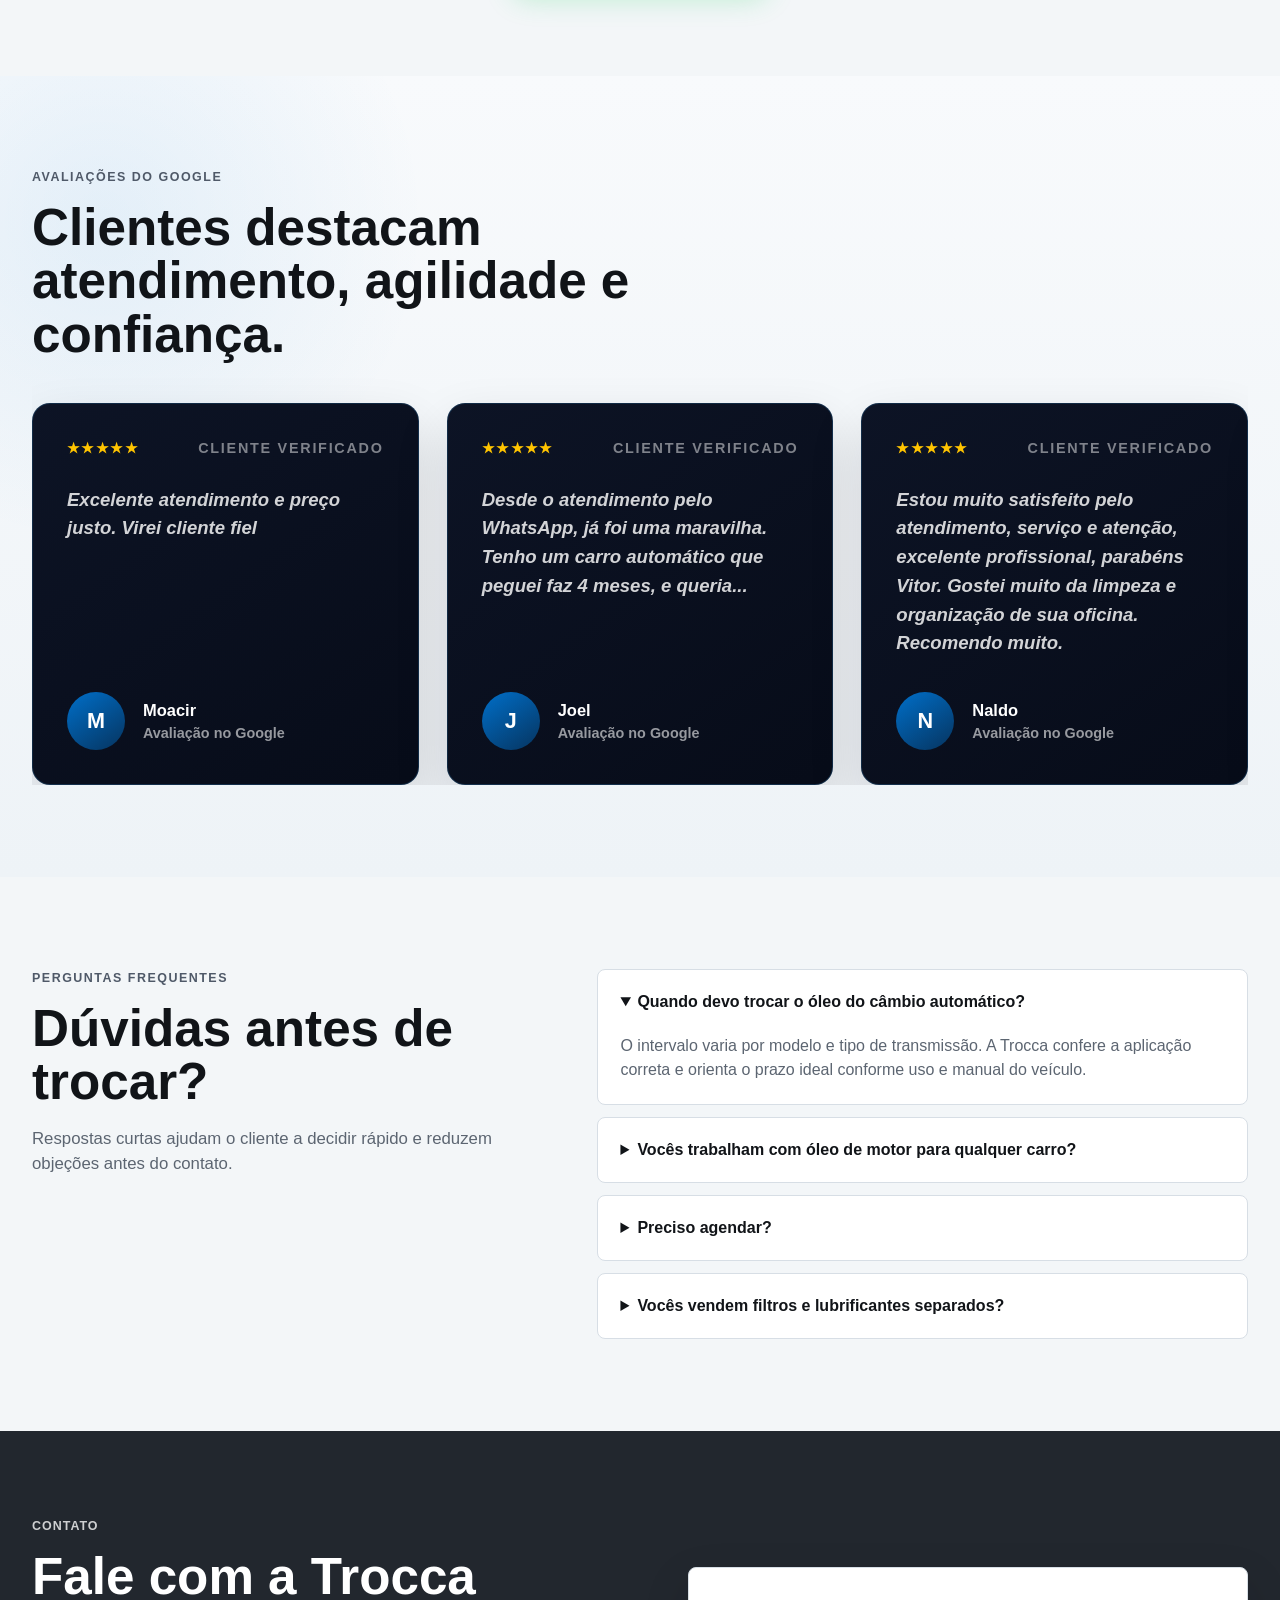
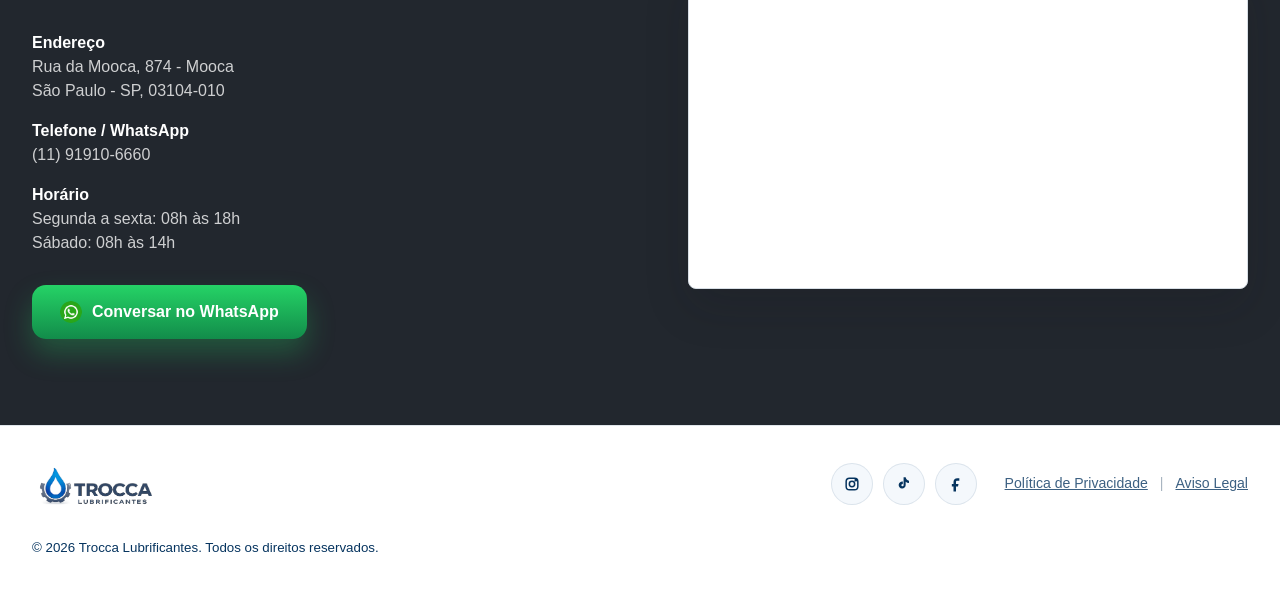
==== commit a330bde9: "Corrige codificacao e rodape legal" ====
--- a/index.html
+++ b/index.html
@@ -1,4 +1,4 @@
-﻿<!doctype html>
+?<!doctype html>
 <html lang="pt-BR">
   <head>
     <!-- Google Tag Manager -->
@@ -12,9 +12,9 @@
     <meta name="viewport" content="width=device-width, initial-scale=1" />
     <meta
       name="description"
-      content="Trocca Lubrificantes: troca de Ã³leo de motor, Ã³leo de cÃ¢mbio, filtros e manutenÃ§Ã£o preventiva com atendimento rÃ¡pido e transparente."
+      content="Trocca Lubrificantes: troca de óleo de motor, óleo de câmbio, filtros e manutenção preventiva com atendimento rápido e transparente."
     />
-    <title>Trocca Lubrificantes | Troca de Ã³leo e manutenÃ§Ã£o preventiva</title>
+    <title>Trocca Lubrificantes | Troca de óleo e manutenção preventiva</title>
     <link rel="preconnect" href="https://images.unsplash.com" />
     <link rel="preconnect" href="https://cdn.simpleicons.org" />
     <link rel="icon" type="image/png" href="assets/favicon.png?v=3" />
@@ -37,11 +37,11 @@
         <span></span>
       </button>
 
-      <nav id="site-nav" class="site-nav" aria-label="NavegaÃ§Ã£o principal">
-        <a href="#inicio">InÃ­cio</a>
+      <nav id="site-nav" class="site-nav" aria-label="Navegação principal">
+        <a href="#inicio">Início</a>
         <a href="#marcas">Marcas</a>
         <a href="#sobre">Sobre</a>
-        <a href="#servicos">ServiÃ§os</a>
+        <a href="#servicos">Serviços</a>
         <a href="#depoimentos">Depoimentos</a>
         <a href="#faq">FAQ</a>
         <a href="#contato">Contato</a>
@@ -57,25 +57,25 @@
       <section id="inicio" class="hero">
         <div class="container hero-grid">
           <div class="hero-copy">
-            <p class="hero-pill"><span></span> Troca de Ã³leo e serviÃ§os automotivos</p>
+            <p class="hero-pill"><span></span> Troca de óleo e serviços automotivos</p>
             <img class="hero-brand" src="assets/trocca-logo-wide-white.png" alt="Trocca Lubrificantes" />
             <h1>Loja <span>Especializada</span> em Lubrificantes Automotivos</h1>
             <p class="hero-lead">
-              FaÃ§a a manutenÃ§Ã£o preventiva do motor e do cÃ¢mbio do seu veÃ­culo com o lubrificante certo
-              e evite gastos desnecessÃ¡rios.
+              Faça a manutenção preventiva do motor e do câmbio do seu veículo com o lubrificante certo
+              e evite gastos desnecessários.
             </p>
             <div class="hero-actions">
               <a class="btn btn-primary" href="https://wa.me/5511919106660" target="_blank" rel="noopener">
                 <span class="wa-dot"></span>
-                Agendar revisÃ£o preventiva
+                Agendar revisão preventiva
               </a>
-              <a class="btn btn-secondary" href="#servicos">Ver serviÃ§os</a>
+              <a class="btn btn-secondary" href="#servicos">Ver serviços</a>
             </div>
 
             <aside class="hero-panel" aria-label="Destaques da Trocca Lubrificantes">
               <div>
                 <strong>+5</strong>
-                <span>Anos de<br />experiÃªncia</span>
+                <span>Anos de<br />experiência</span>
               </div>
               <div>
                 <strong>+4.000</strong>
@@ -83,7 +83,7 @@
               </div>
               <div>
                 <strong>5.0</strong>
-                <span>Nota mÃ©dia<br />Google</span>
+                <span>Nota média<br />Google</span>
               </div>
             </aside>
           </div>
@@ -100,7 +100,7 @@
 
       <section id="marcas" class="brand-strip" aria-label="Marcas atendidas">
         <div class="container">
-          <p>Atendemos veÃ­culos nacionais e importados</p>
+          <p>Atendemos veículos nacionais e importados</p>
           <div class="brand-carousel" aria-label="Carrossel de marcas atendidas">
             <div class="brand-track" id="brandTrack"></div>
           </div>
@@ -110,50 +110,50 @@
       <section id="sobre" class="section split-section">
         <div class="container split">
           <div>
-            <p class="eyebrow">Sobre nÃ³s</p>
-            <h2>ManutenÃ§Ã£o com precisÃ£o e transparÃªncia.</h2>
+            <p class="eyebrow">Sobre nós</p>
+            <h2>Manutenção com precisão e transparência.</h2>
             <div class="about-text">
               <p>
-                A Trocca Lubrificantes Ã© uma empresa especializada em manutenÃ§Ã£o automotiva, localizada na
-                Mooca, em SÃ£o Paulo, que atua com foco em precisÃ£o tÃ©cnica, transparÃªncia e confianÃ§a no
+                A Trocca Lubrificantes é uma empresa especializada em manutenção automotiva, localizada na
+                Mooca, em São Paulo, que atua com foco em precisão técnica, transparência e confiança no
                 atendimento.
               </p>
               <p>
-                Nosso trabalho Ã© baseado em um princÃ­pio simples: fazer o correto para cada veÃ­culo,
-                respeitando as especificaÃ§Ãµes do fabricante e priorizando a durabilidade e o bom funcionamento
+                Nosso trabalho é baseado em um princípio simples: fazer o correto para cada veículo,
+                respeitando as especificações do fabricante e priorizando a durabilidade e o bom funcionamento
                 dos sistemas.
               </p>
               <p>
-                Sabemos que a manutenÃ§Ã£o automotiva muitas vezes gera dÃºvidas. Por isso, adotamos uma abordagem
+                Sabemos que a manutenção automotiva muitas vezes gera dúvidas. Por isso, adotamos uma abordagem
                 clara e direta: explicamos cada necessidade identificada, orientamos o cliente e executamos
-                apenas o que realmente Ã© necessÃ¡rio.
-              </p>
-              <p>
-                Trabalhamos com processos organizados e critÃ©rios tÃ©cnicos para garantir que cada serviÃ§o seja
-                realizado com atenÃ§Ã£o aos detalhes, utilizando os fluidos e componentes adequados para cada
-                aplicaÃ§Ã£o.
+                apenas o que realmente é necessário.
+              </p>
+              <p>
+                Trabalhamos com processos organizados e critérios técnicos para garantir que cada serviço seja
+                realizado com atenção aos detalhes, utilizando os fluidos e componentes adequados para cada
+                aplicação.
               </p>
               <h3>Por que escolher a Trocca Lubrificantes?</h3>
               <div class="about-reasons">
                 <article>
-                  <strong>1. DiagnÃ³stico preciso</strong>
-                  <p>AnÃ¡lise tÃ©cnica criteriosa para identificar corretamente as necessidades do veÃ­culo.</p>
+                  <strong>1. Diagnóstico preciso</strong>
+                  <p>Análise técnica criteriosa para identificar corretamente as necessidades do veículo.</p>
                 </article>
                 <article>
-                  <strong>2. TransparÃªncia no atendimento</strong>
-                  <p>Cada etapa Ã© explicada de forma clara, permitindo uma decisÃ£o consciente.</p>
+                  <strong>2. Transparência no atendimento</strong>
+                  <p>Cada etapa é explicada de forma clara, permitindo uma decisão consciente.</p>
                 </article>
                 <article>
-                  <strong>3. AplicaÃ§Ã£o correta de produtos</strong>
-                  <p>UtilizaÃ§Ã£o de Ã³leos e fluidos conforme as especificaÃ§Ãµes de cada fabricante.</p>
+                  <strong>3. Aplicação correta de produtos</strong>
+                  <p>Utilização de óleos e fluidos conforme as especificações de cada fabricante.</p>
                 </article>
                 <article>
-                  <strong>4. OrganizaÃ§Ã£o e agilidade</strong>
+                  <strong>4. Organização e agilidade</strong>
                   <p>Processos estruturados para otimizar o tempo sem comprometer a qualidade.</p>
                 </article>
                 <article>
-                  <strong>5. Compromisso com a durabilidade do veÃ­culo</strong>
-                  <p>Foco em manutenÃ§Ã£o preventiva para evitar falhas e custos elevados no futuro.</p>
+                  <strong>5. Compromisso com a durabilidade do veículo</strong>
+                  <p>Foco em manutenção preventiva para evitar falhas e custos elevados no futuro.</p>
                 </article>
               </div>
             </div>
@@ -162,7 +162,7 @@
           <div class="photo-stack">
             <img
               src="assets/carro-e-maquina-cambio.jpeg"
-              alt="TÃ©cnico realizando manutenÃ§Ã£o preventiva em oficina"
+              alt="Técnico realizando manutenção preventiva em oficina"
             />
           </div>
         </div>
@@ -171,8 +171,8 @@
       <section id="servicos" class="section services-section">
         <div class="container">
           <div class="section-header">
-            <p class="eyebrow">Nossos serviÃ§os</p>
-            <h2>Cuidados essenciais para motor e transmissÃ£o.</h2>
+            <p class="eyebrow">Nossos serviços</p>
+            <h2>Cuidados essenciais para motor e transmissão.</h2>
           </div>
 
           <div class="service-grid">
@@ -185,8 +185,8 @@
                   <circle cx="16" cy="18" r="1.5" />
                 </svg>
               </span>
-              <h3>Troca de Ã³leo de cÃ¢mbio automÃ¡tico</h3>
-              <p>Fluido correto para transmissÃ£o automÃ¡tica, CVT ou automatizada, com aplicaÃ§Ã£o tÃ©cnica.</p>
+              <h3>Troca de óleo de câmbio automático</h3>
+              <p>Fluido correto para transmissão automática, CVT ou automatizada, com aplicação técnica.</p>
               <a href="/servicos/cambio-automatico/">Saiba mais</a>
             </article>
             <article class="service-card">
@@ -196,8 +196,8 @@
                   <path d="M9.5 14.5a2.8 2.8 0 0 0 3.8 2.2" />
                 </svg>
               </span>
-              <h3>Troca de Ã³leo do motor</h3>
-              <p>Ã“leo com viscosidade e norma adequadas para proteger e lubrificar o motor.</p>
+              <h3>Troca de óleo do motor</h3>
+              <p>Óleo com viscosidade e norma adequadas para proteger e lubrificar o motor.</p>
               <a href="/servicos/oleo-motor/">Saiba mais</a>
             </article>
             <article class="service-card">
@@ -210,7 +210,7 @@
                 </svg>
               </span>
               <h3>Troca de freio e pastilhas</h3>
-              <p>VerificaÃ§Ã£o e troca de pastilhas para manter eficiÃªncia e seguranÃ§a na frenagem.</p>
+              <p>Verificação e troca de pastilhas para manter eficiência e segurança na frenagem.</p>
               <a href="/servicos/freios-pastilhas/">Saiba mais</a>
             </article>
             <article class="service-card">
@@ -223,7 +223,7 @@
                 </svg>
               </span>
               <h3>Troca de fluido de radiador</h3>
-              <p>Fluido de arrefecimento adequado para controle tÃ©rmico e proteÃ§Ã£o do sistema.</p>
+              <p>Fluido de arrefecimento adequado para controle térmico e proteção do sistema.</p>
               <a href="/servicos/fluido-radiador/">Saiba mais</a>
             </article>
             <article class="service-card">
@@ -236,8 +236,8 @@
                   <path d="M8 18h8" />
                 </svg>
               </span>
-              <h3>Troca suspensÃ£o e amortecedores</h3>
-              <p>CorreÃ§Ã£o de desgaste em suspensÃ£o e amortecedores para conforto e estabilidade.</p>
+              <h3>Troca suspensão e amortecedores</h3>
+              <p>Correção de desgaste em suspensão e amortecedores para conforto e estabilidade.</p>
               <a href="/servicos/suspensao-amortecedores/">Saiba mais</a>
             </article>
             <article class="service-card">
@@ -249,8 +249,8 @@
                   <path d="M9 16h4" />
                 </svg>
               </span>
-              <h3>RevisÃ£o preventiva</h3>
-              <p>Checklist tÃ©cnico para identificar desgastes, vazamentos e riscos antes da falha.</p>
+              <h3>Revisão preventiva</h3>
+              <p>Checklist técnico para identificar desgastes, vazamentos e riscos antes da falha.</p>
               <a href="/servicos/revisao-preventiva/">Saiba mais</a>
             </article>
             <article class="service-card">
@@ -261,8 +261,8 @@
                   <path d="M6 16h12" />
                 </svg>
               </span>
-              <h3>RemoÃ§Ã£o de delay no acelerador</h3>
-              <p>Ajuste para reduzir a demora de resposta do pedal eletrÃ´nico do acelerador.</p>
+              <h3>Remoção de delay no acelerador</h3>
+              <p>Ajuste para reduzir a demora de resposta do pedal eletrônico do acelerador.</p>
               <a href="/servicos/delay-acelerador/">Saiba mais</a>
             </article>
             <article class="service-card">
@@ -275,8 +275,8 @@
                   <path d="M13 10h3" />
                 </svg>
               </span>
-              <h3>DiagnÃ³stico automotivo</h3>
-              <p>Leitura de falhas e anÃ¡lise tÃ©cnica para encontrar a causa real do problema.</p>
+              <h3>Diagnóstico automotivo</h3>
+              <p>Leitura de falhas e análise técnica para encontrar a causa real do problema.</p>
               <a href="/servicos/diagnostico-automotivo/">Saiba mais</a>
             </article>
           </div>
@@ -284,7 +284,7 @@
           <div class="section-cta">
             <a class="btn btn-primary" href="https://wa.me/5511919106660" target="_blank" rel="noopener">
               <span class="wa-dot"></span>
-              Agende o seu serviÃ§o
+              Agende o seu serviço
             </a>
           </div>
         </div>
@@ -293,56 +293,56 @@
       <section id="depoimentos" class="section testimonials-section">
         <div class="container">
           <div class="section-header compact">
-            <p class="eyebrow">AvaliaÃ§Ãµes do Google</p>
-            <h2>Clientes destacam atendimento, agilidade e confianÃ§a.</h2>
+            <p class="eyebrow">Avaliações do Google</p>
+            <h2>Clientes destacam atendimento, agilidade e confiança.</h2>
           </div>
 
           <div class="testimonial-grid">
             <article>
               <div class="review-top">
-                <span class="stars">â˜…â˜…â˜…â˜…â˜…</span>
+                <span class="stars">★★★★★</span>
                 <span class="verified">Cliente verificado</span>
               </div>
               <p>
-                Atendimento rÃ¡pido e explicaÃ§Ã£o clara sobre o lubrificante correto para cada veÃ­culo.
+                Atendimento rápido e explicação clara sobre o lubrificante correto para cada veículo.
               </p>
               <div class="review-author">
                 <span class="avatar">T</span>
                 <div>
                   <strong>Cliente Trocca</strong>
-                  <span>AvaliaÃ§Ã£o no Google</span>
+                  <span>Avaliação no Google</span>
                 </div>
               </div>
             </article>
             <article>
               <div class="review-top">
-                <span class="stars">â˜…â˜…â˜…â˜…â˜…</span>
+                <span class="stars">★★★★★</span>
                 <span class="verified">Cliente verificado</span>
               </div>
               <p>
-                ServiÃ§o transparente, orÃ§amento objetivo e cuidado na manutenÃ§Ã£o preventiva.
+                Serviço transparente, orçamento objetivo e cuidado na manutenção preventiva.
               </p>
               <div class="review-author">
                 <span class="avatar">G</span>
                 <div>
                   <strong>Cliente Google</strong>
-                  <span>AvaliaÃ§Ã£o no Google</span>
+                  <span>Avaliação no Google</span>
                 </div>
               </div>
             </article>
             <article>
               <div class="review-top">
-                <span class="stars">â˜…â˜…â˜…â˜…â˜…</span>
+                <span class="stars">★★★★★</span>
                 <span class="verified">Cliente verificado</span>
               </div>
               <p>
-                Boa variedade de Ã³leos, filtros e itens automotivos para resolver tudo em uma visita.
+                Boa variedade de óleos, filtros e itens automotivos para resolver tudo em uma visita.
               </p>
               <div class="review-author">
                 <span class="avatar">M</span>
                 <div>
                   <strong>Cliente Mooca</strong>
-                  <span>AvaliaÃ§Ã£o no Google</span>
+                  <span>Avaliação no Google</span>
                 </div>
               </div>
             </article>
@@ -355,37 +355,37 @@
         <div class="container faq-layout">
           <div>
             <p class="eyebrow">Perguntas frequentes</p>
-            <h2>DÃºvidas antes de trocar?</h2>
+            <h2>Dúvidas antes de trocar?</h2>
             <p class="section-lead">
-              Respostas curtas ajudam o cliente a decidir rÃ¡pido e reduzem objeÃ§Ãµes antes do contato.
+              Respostas curtas ajudam o cliente a decidir rápido e reduzem objeções antes do contato.
             </p>
           </div>
 
           <div class="faq-list">
             <details open>
-              <summary>Quando devo trocar o Ã³leo do cÃ¢mbio automÃ¡tico?</summary>
-              <p>
-                O intervalo varia por modelo e tipo de transmissÃ£o. A Trocca confere a aplicaÃ§Ã£o correta e
-                orienta o prazo ideal conforme uso e manual do veÃ­culo.
+              <summary>Quando devo trocar o óleo do câmbio automático?</summary>
+              <p>
+                O intervalo varia por modelo e tipo de transmissão. A Trocca confere a aplicação correta e
+                orienta o prazo ideal conforme uso e manual do veículo.
               </p>
             </details>
             <details>
-              <summary>VocÃªs trabalham com Ã³leo de motor para qualquer carro?</summary>
-              <p>
-                Sim. A equipe verifica viscosidade, norma e especificaÃ§Ã£o antes da aplicaÃ§Ã£o.
+              <summary>Vocês trabalham com óleo de motor para qualquer carro?</summary>
+              <p>
+                Sim. A equipe verifica viscosidade, norma e especificação antes da aplicação.
               </p>
             </details>
             <details>
               <summary>Preciso agendar?</summary>
               <p>
-                O agendamento pelo WhatsApp ajuda a garantir atendimento mais rÃ¡pido, principalmente para
-                troca de fluido de cÃ¢mbio.
+                O agendamento pelo WhatsApp ajuda a garantir atendimento mais rápido, principalmente para
+                troca de fluido de câmbio.
               </p>
             </details>
             <details>
-              <summary>VocÃªs vendem filtros e lubrificantes separados?</summary>
-              <p>
-                Sim. A loja pode atender compra avulsa ou serviÃ§o completo com instalaÃ§Ã£o.
+              <summary>Vocês vendem filtros e lubrificantes separados?</summary>
+              <p>
+                Sim. A loja pode atender compra avulsa ou serviço completo com instalação.
               </p>
             </details>
           </div>
@@ -398,9 +398,9 @@
             <div class="contact-card">
               <p class="eyebrow">Contato</p>
               <h2>Fale com a Trocca</h2>
-              <p><strong>EndereÃ§o</strong><br />Rua da Mooca, 874 - Mooca<br />SÃ£o Paulo - SP, 03104-010</p>
+              <p><strong>Endereço</strong><br />Rua da Mooca, 874 - Mooca<br />São Paulo - SP, 03104-010</p>
               <p><strong>Telefone / WhatsApp</strong><br />(11) 91910-6660</p>
-              <p><strong>HorÃ¡rio</strong><br />Segunda a sexta: 08h Ã s 18h<br />SÃ¡bado: 08h Ã s 14h</p>
+              <p><strong>Horário</strong><br />Segunda a sexta: 08h às 18h<br />Sábado: 08h às 14h</p>
               <a class="btn btn-primary" href="https://wa.me/5511919106660" target="_blank" rel="noopener">
                 <span class="wa-dot"></span>
                 Conversar no WhatsApp
@@ -429,7 +429,6 @@
         <a class="brand" href="#inicio" aria-label="Trocca Lubrificantes">
           <img class="brand-logo" src="assets/trocca-logo-wide-white.png" alt="Trocca Lubrificantes" />
         </a>
-        <p>Troca de Ã³leo, lubrificantes e manutenÃ§Ã£o preventiva com atendimento transparente.</p>
         <div class="footer-socials" aria-label="Redes sociais">
           <a href="https://www.instagram.com/troccalub" aria-label="Instagram" target="_blank" rel="noopener">
             <svg viewBox="0 0 24 24" aria-hidden="true">
@@ -450,9 +449,10 @@
           </a>
         </div>
         <nav class="footer-links" aria-label="Links legais">
-          <a href="/politica-de-privacidade/">Política de privacidade</a>
-          <a href="/aviso-legal/">Aviso legal</a>
-        </nav>        <small>Â© 2026 Trocca Lubrificantes. Todos os direitos reservados.</small>
+          <a href="/politica-de-privacidade/">Política de Privacidade</a>
+          <a href="/aviso-legal/">Aviso Legal</a>
+        </nav>
+        <small>© 2026 Trocca Lubrificantes. Todos os direitos reservados.</small>
       </div>
     </footer>
 
--- a/styles.css
+++ b/styles.css
@@ -2221,3 +2221,47 @@
     padding: 22px;
   }
 }
+
+.site-footer .footer-grid {
+  grid-template-columns: auto 1fr auto;
+}
+
+.site-footer .footer-socials {
+  justify-self: end;
+}
+
+.site-footer .footer-links {
+  justify-self: start;
+  gap: 0;
+  white-space: nowrap;
+}
+
+.site-footer .footer-links a {
+  text-decoration: underline;
+  font-weight: 500;
+}
+
+.site-footer .footer-links a + a::before {
+  content: "|";
+  display: inline-block;
+  margin: 0 12px;
+  color: rgba(9, 42, 78, 0.45);
+  text-decoration: none;
+}
+
+.site-footer small {
+  grid-column: 1 / -1;
+}
+
+@media (max-width: 900px) {
+  .site-footer .footer-grid {
+    grid-template-columns: 1fr;
+    justify-items: center;
+    text-align: center;
+  }
+
+  .site-footer .footer-socials,
+  .site-footer .footer-links {
+    justify-self: center;
+  }
+}
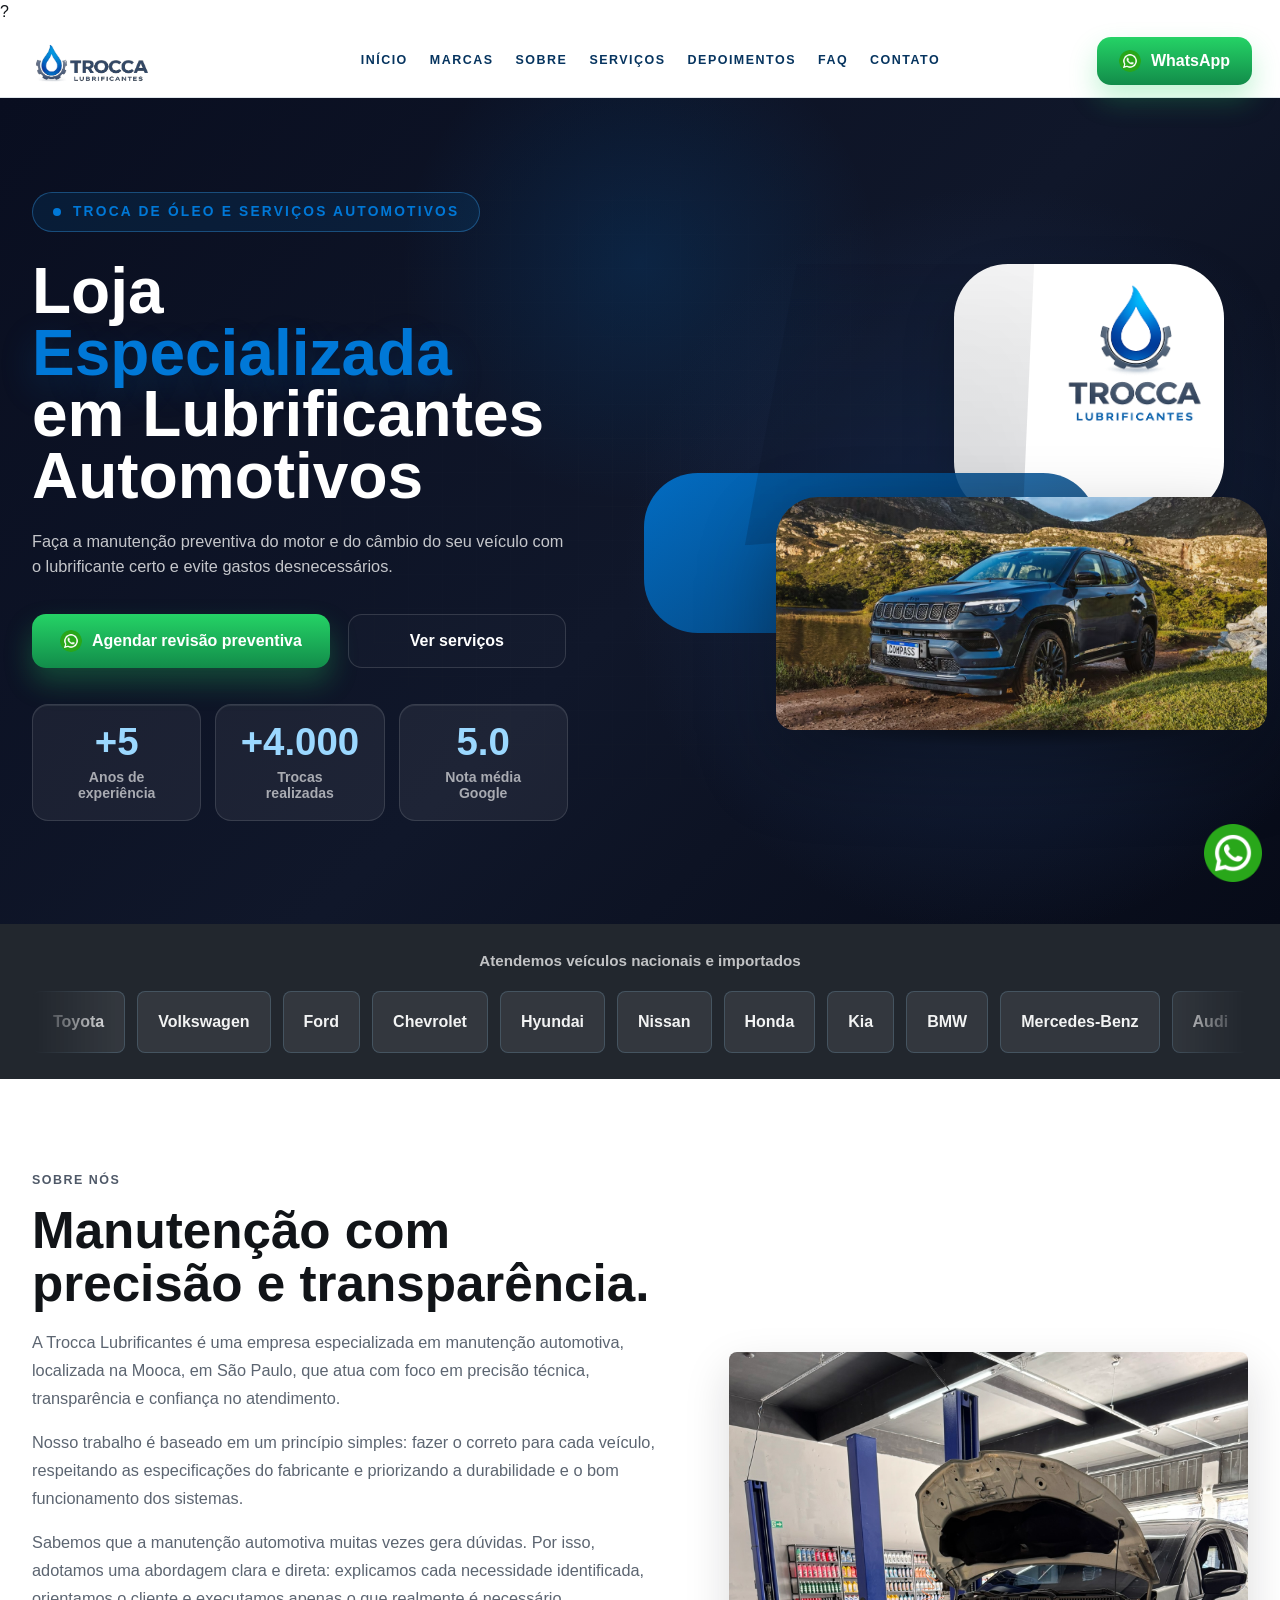
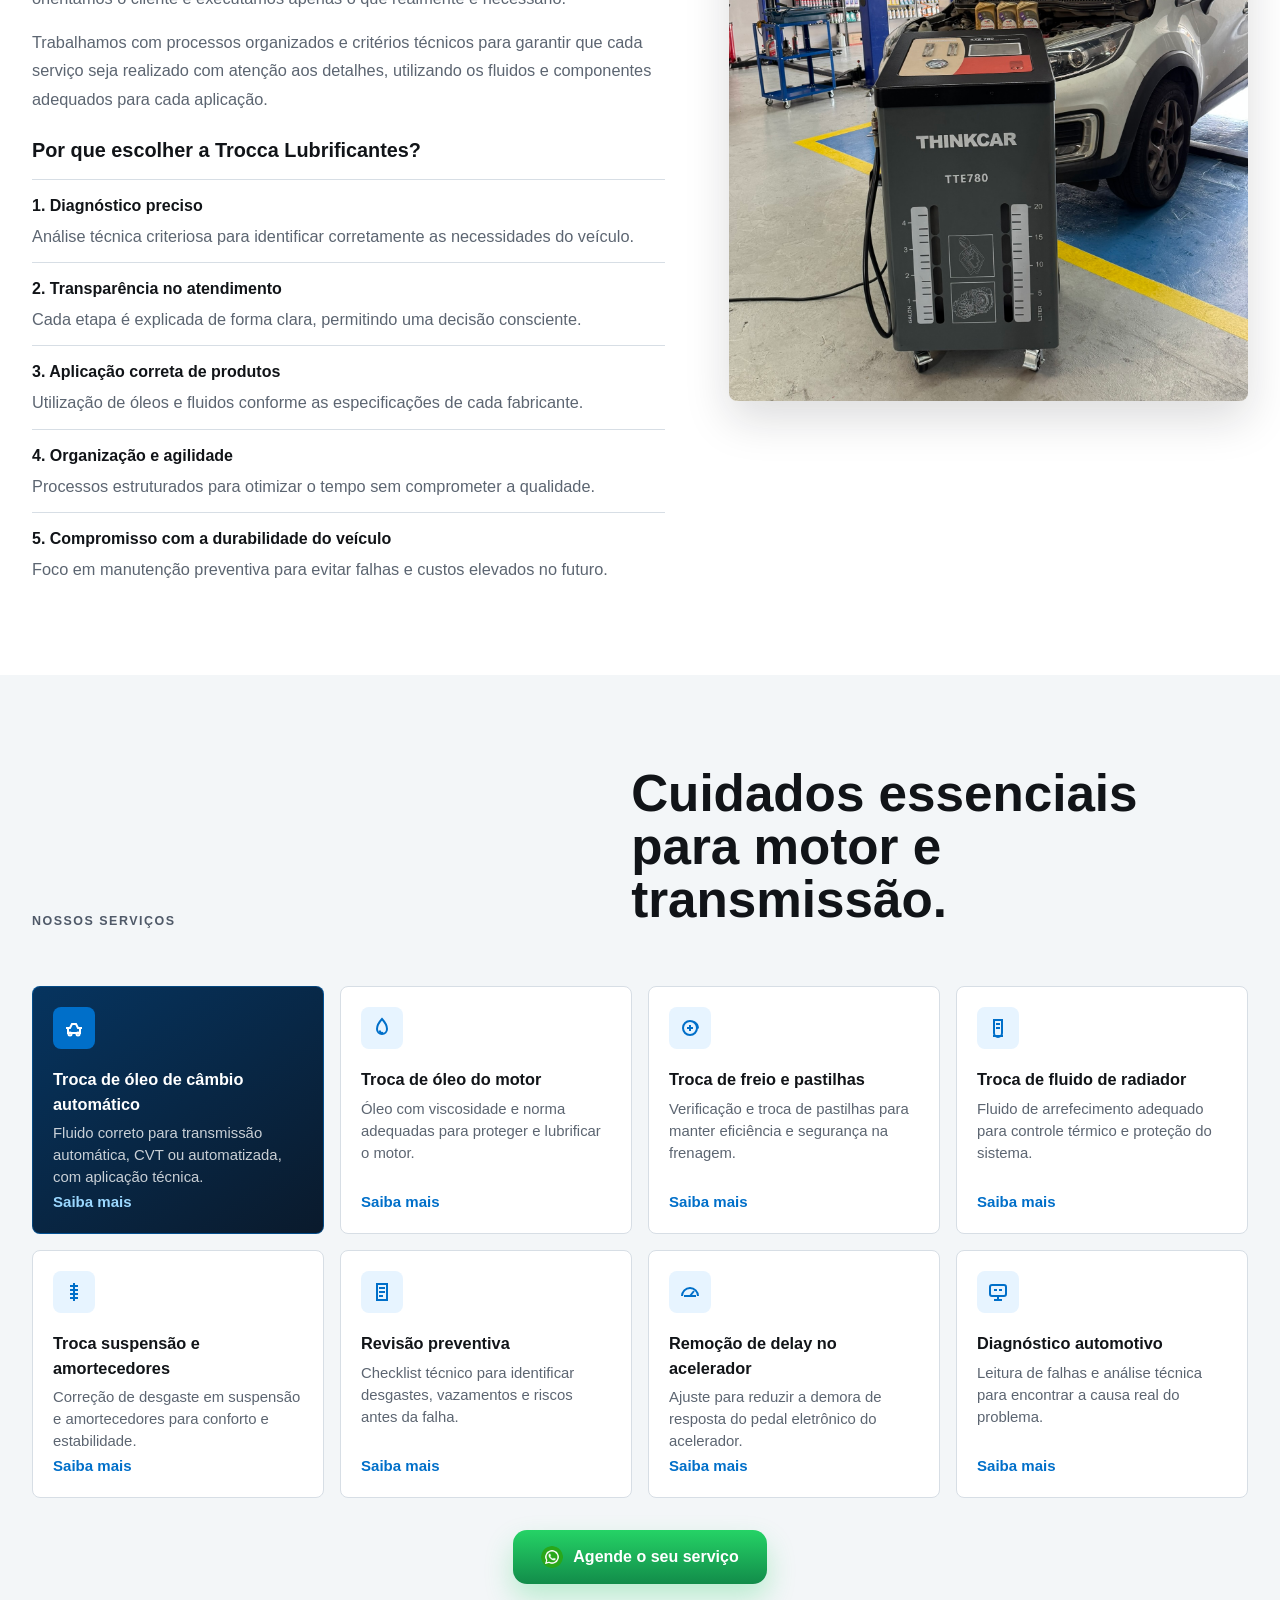
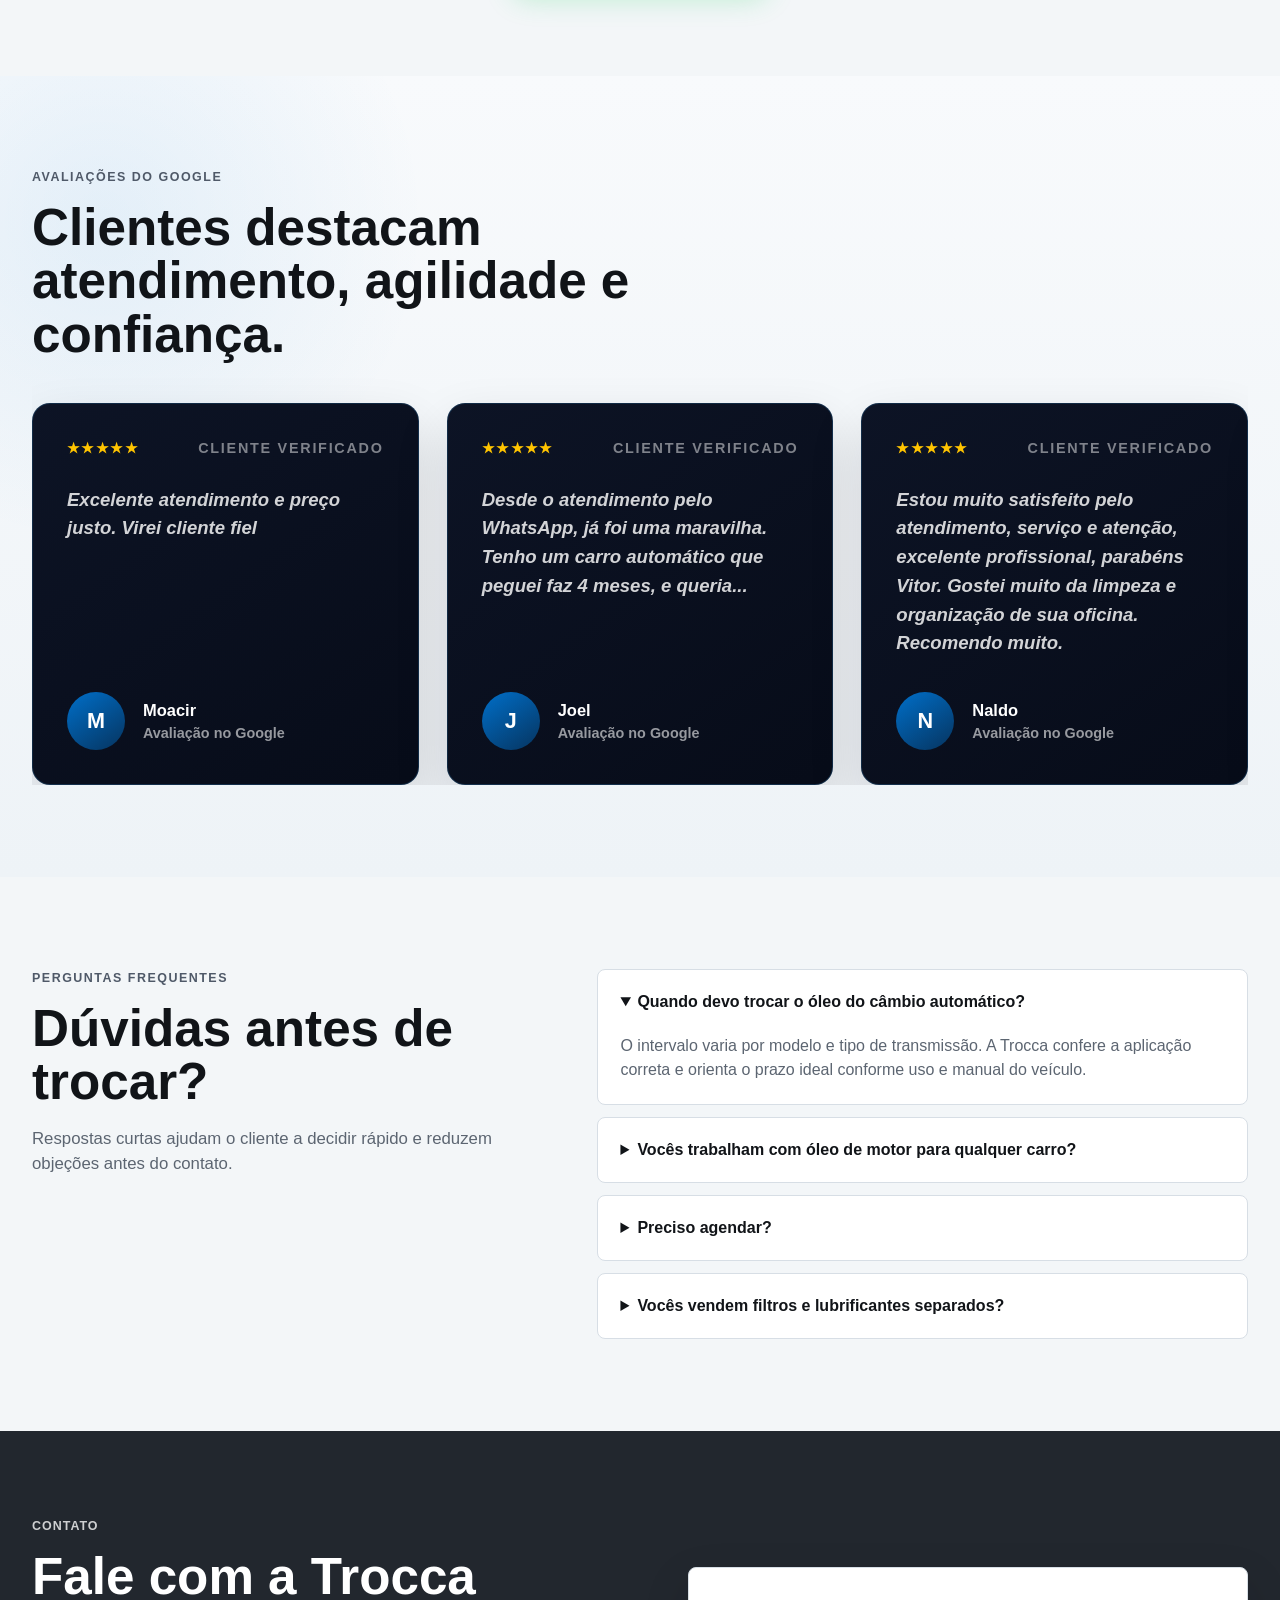
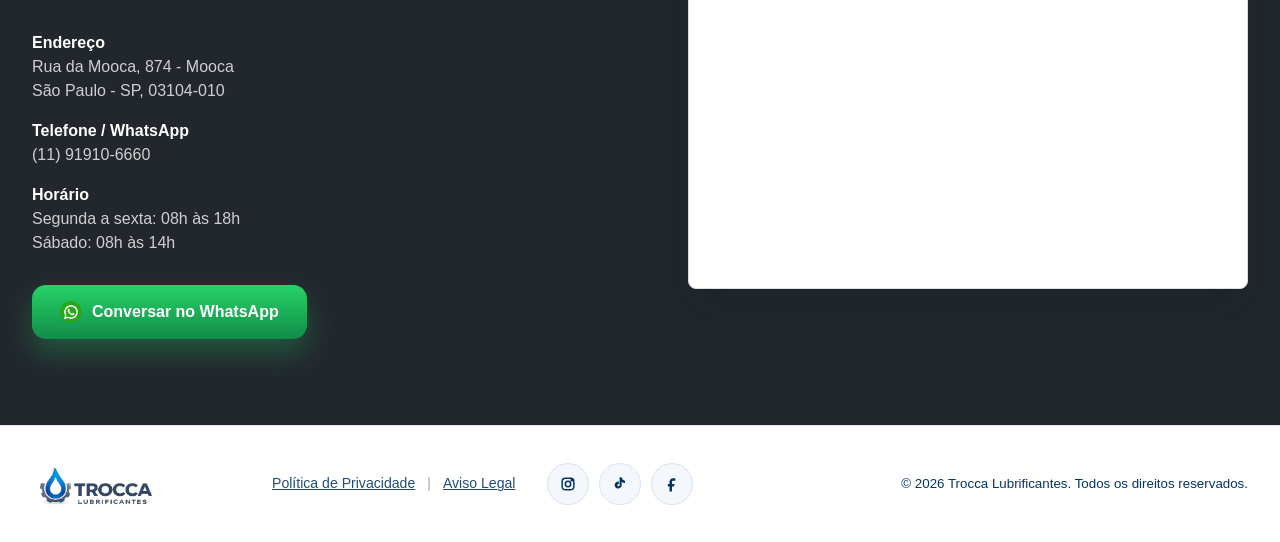
==== commit cc71934e: "Padroniza rodape do site" ====
--- a/index.html
+++ b/index.html
@@ -429,6 +429,10 @@
         <a class="brand" href="#inicio" aria-label="Trocca Lubrificantes">
           <img class="brand-logo" src="assets/trocca-logo-wide-white.png" alt="Trocca Lubrificantes" />
         </a>
+        <nav class="footer-links" aria-label="Links legais">
+          <a href="/politica-de-privacidade/">Política de Privacidade</a>
+          <a href="/aviso-legal/">Aviso Legal</a>
+        </nav>
         <div class="footer-socials" aria-label="Redes sociais">
           <a href="https://www.instagram.com/troccalub" aria-label="Instagram" target="_blank" rel="noopener">
             <svg viewBox="0 0 24 24" aria-hidden="true">
@@ -448,10 +452,6 @@
             </svg>
           </a>
         </div>
-        <nav class="footer-links" aria-label="Links legais">
-          <a href="/politica-de-privacidade/">Política de Privacidade</a>
-          <a href="/aviso-legal/">Aviso Legal</a>
-        </nav>
         <small>© 2026 Trocca Lubrificantes. Todos os direitos reservados.</small>
       </div>
     </footer>
--- a/styles.css
+++ b/styles.css
@@ -2265,3 +2265,73 @@
     justify-self: center;
   }
 }
+
+/* Footer padrão final */
+.site-footer .footer-grid {
+  grid-template-columns: auto auto auto minmax(max-content, 1fr);
+  gap: 32px;
+  align-items: center;
+}
+
+.site-footer .brand {
+  justify-self: start;
+}
+
+.site-footer .footer-links {
+  justify-self: start;
+  display: flex;
+  align-items: center;
+  gap: 0;
+  white-space: nowrap;
+}
+
+.site-footer .footer-links a {
+  color: var(--blue-dark);
+  font-weight: 500;
+  opacity: 0.88;
+  text-decoration: underline;
+}
+
+.site-footer .footer-links a:hover {
+  opacity: 1;
+  color: var(--blue-main);
+}
+
+.site-footer .footer-links a + a::before {
+  content: "|";
+  display: inline-block;
+  margin: 0 12px;
+  color: rgba(9, 42, 78, 0.45);
+  text-decoration: none;
+}
+
+.site-footer .footer-socials {
+  justify-self: start;
+}
+
+.site-footer small {
+  grid-column: auto;
+  justify-self: end;
+  white-space: nowrap;
+  color: var(--blue-dark);
+}
+
+@media (max-width: 1100px) {
+  .site-footer .footer-grid {
+    grid-template-columns: 1fr;
+    justify-items: center;
+    text-align: center;
+    gap: 18px;
+  }
+
+  .site-footer .brand,
+  .site-footer .footer-links,
+  .site-footer .footer-socials,
+  .site-footer small {
+    justify-self: center;
+  }
+
+  .site-footer small {
+    white-space: normal;
+  }
+}
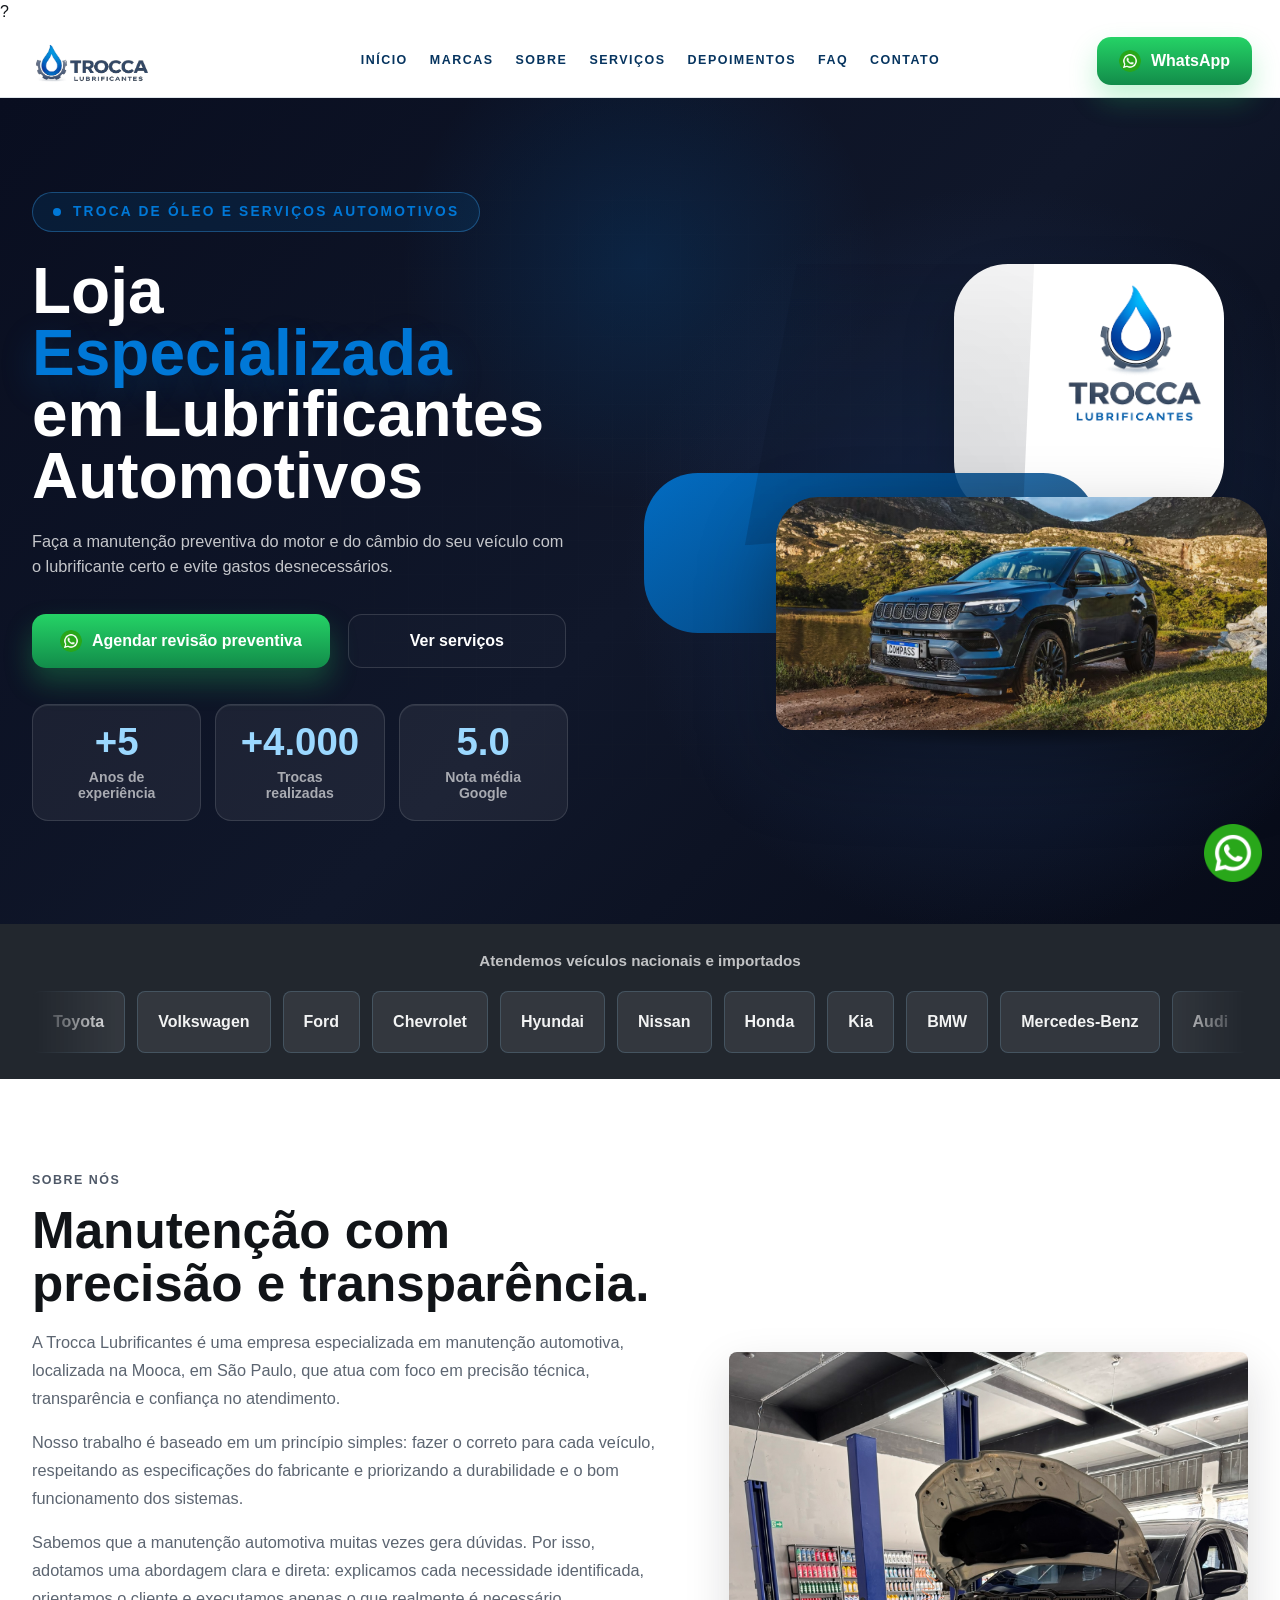
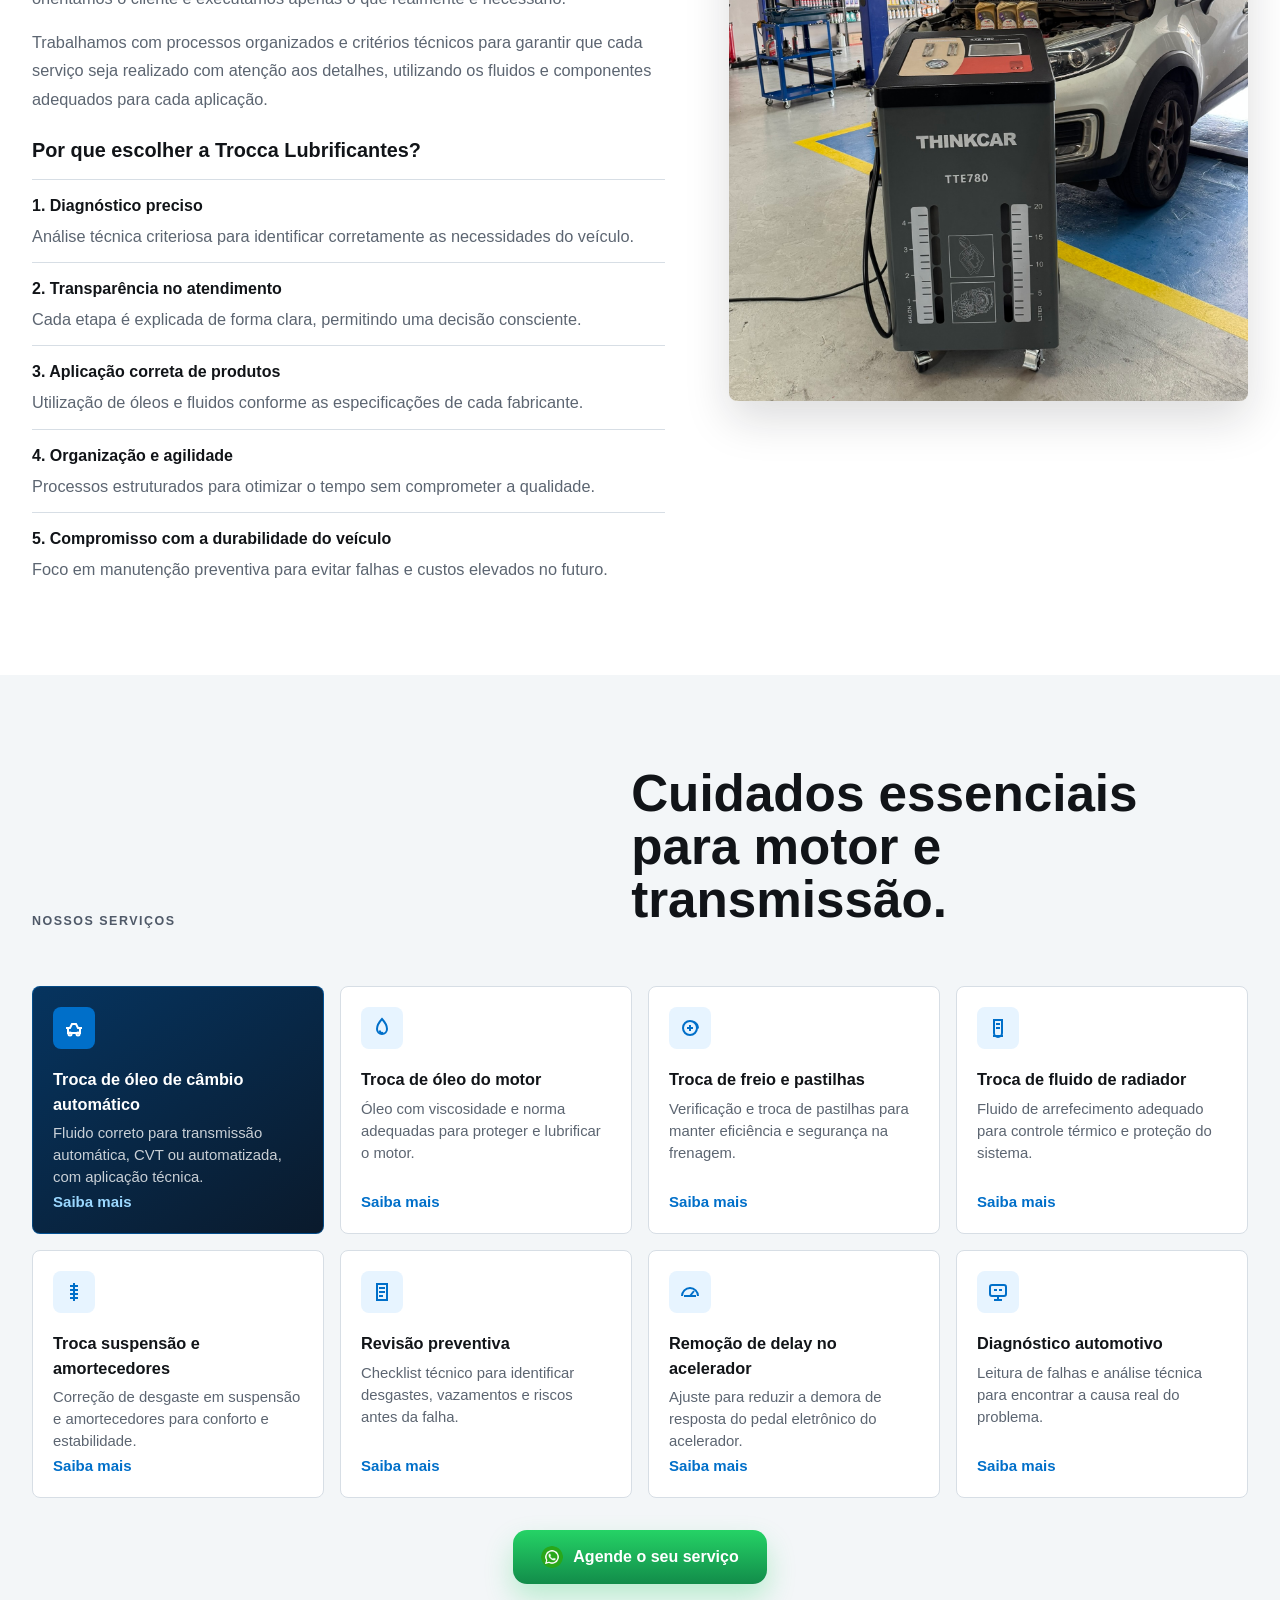
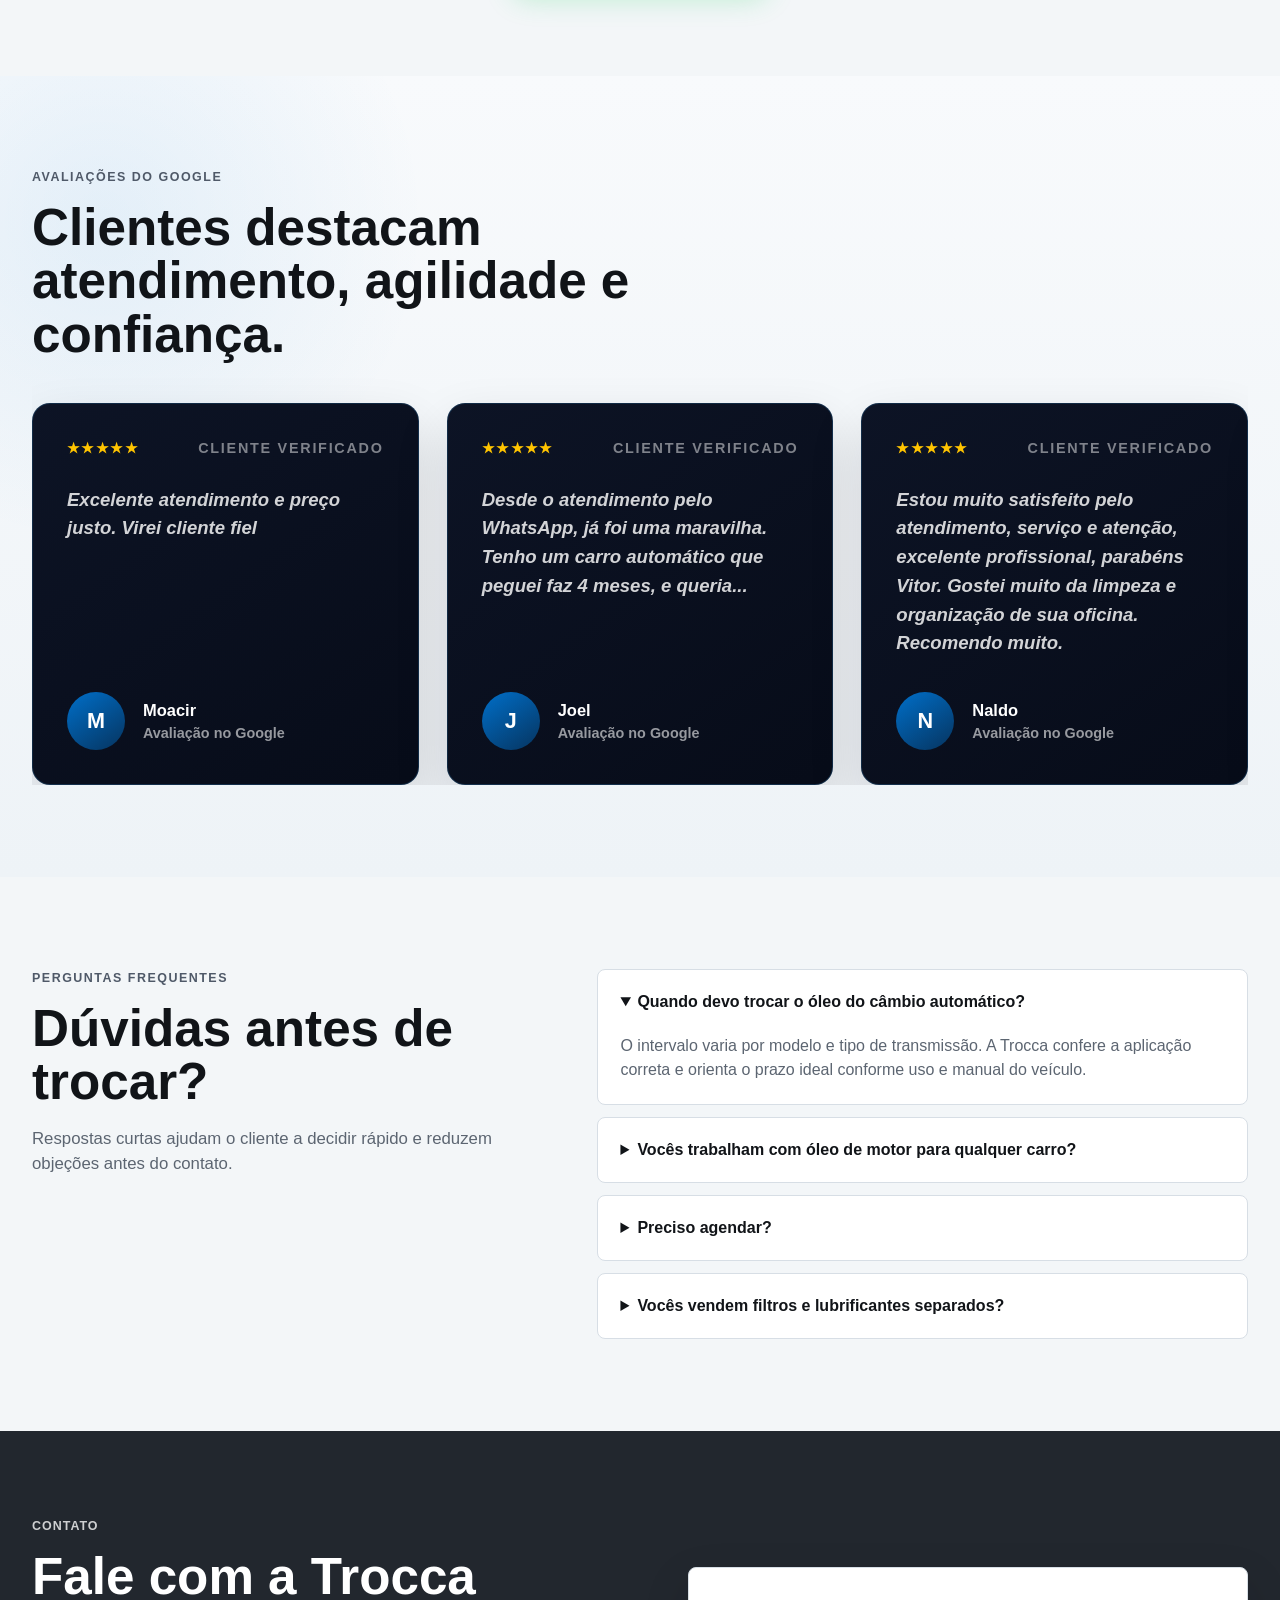
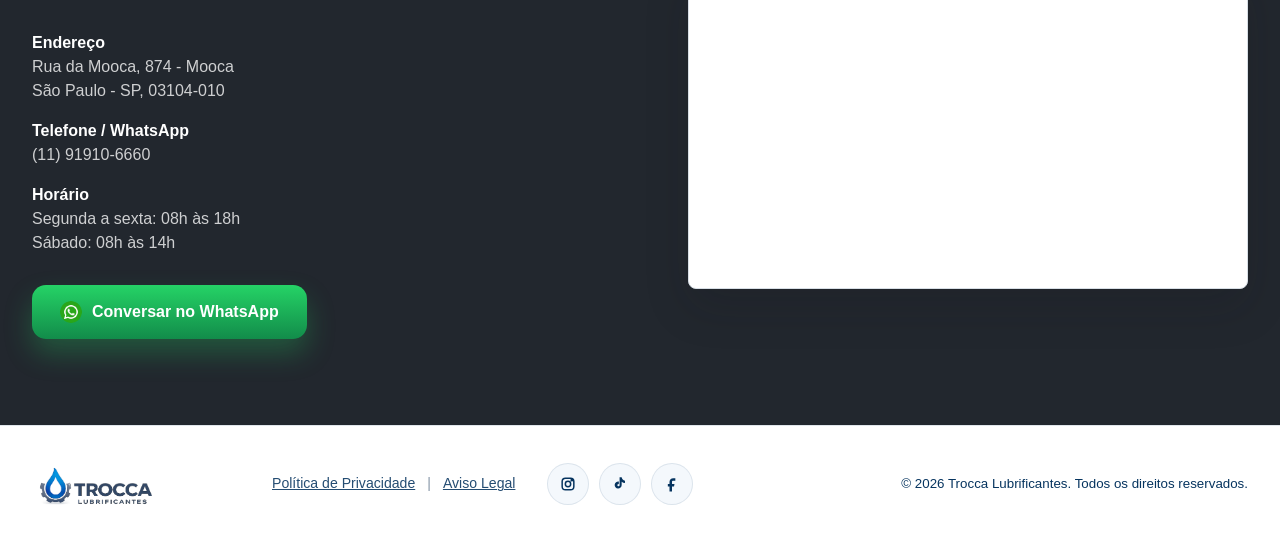
==== commit a57b02d2: "Corrige rodape legal e landing" ====
--- a/index.html
+++ b/index.html
@@ -431,6 +431,7 @@
         </a>
         <nav class="footer-links" aria-label="Links legais">
           <a href="/politica-de-privacidade/">Política de Privacidade</a>
+          <span class="footer-separator" aria-hidden="true">|</span>
           <a href="/aviso-legal/">Aviso Legal</a>
         </nav>
         <div class="footer-socials" aria-label="Redes sociais">
--- a/styles.css
+++ b/styles.css
@@ -2242,11 +2242,8 @@
 }
 
 .site-footer .footer-links a + a::before {
-  content: "|";
-  display: inline-block;
-  margin: 0 12px;
-  color: rgba(9, 42, 78, 0.45);
-  text-decoration: none;
+  content: none;
+  display: none;
 }
 
 .site-footer small {
@@ -2281,7 +2278,7 @@
   justify-self: start;
   display: flex;
   align-items: center;
-  gap: 0;
+  gap: 12px;
   white-space: nowrap;
 }
 
@@ -2298,11 +2295,8 @@
 }
 
 .site-footer .footer-links a + a::before {
-  content: "|";
-  display: inline-block;
-  margin: 0 12px;
-  color: rgba(9, 42, 78, 0.45);
-  text-decoration: none;
+  content: none;
+  display: none;
 }
 
 .site-footer .footer-socials {
@@ -2335,3 +2329,9 @@
     white-space: normal;
   }
 }
+
+.site-footer .footer-separator {
+  color: rgba(9, 42, 78, 0.55);
+  font-weight: 500;
+  opacity: 0.9;
+}
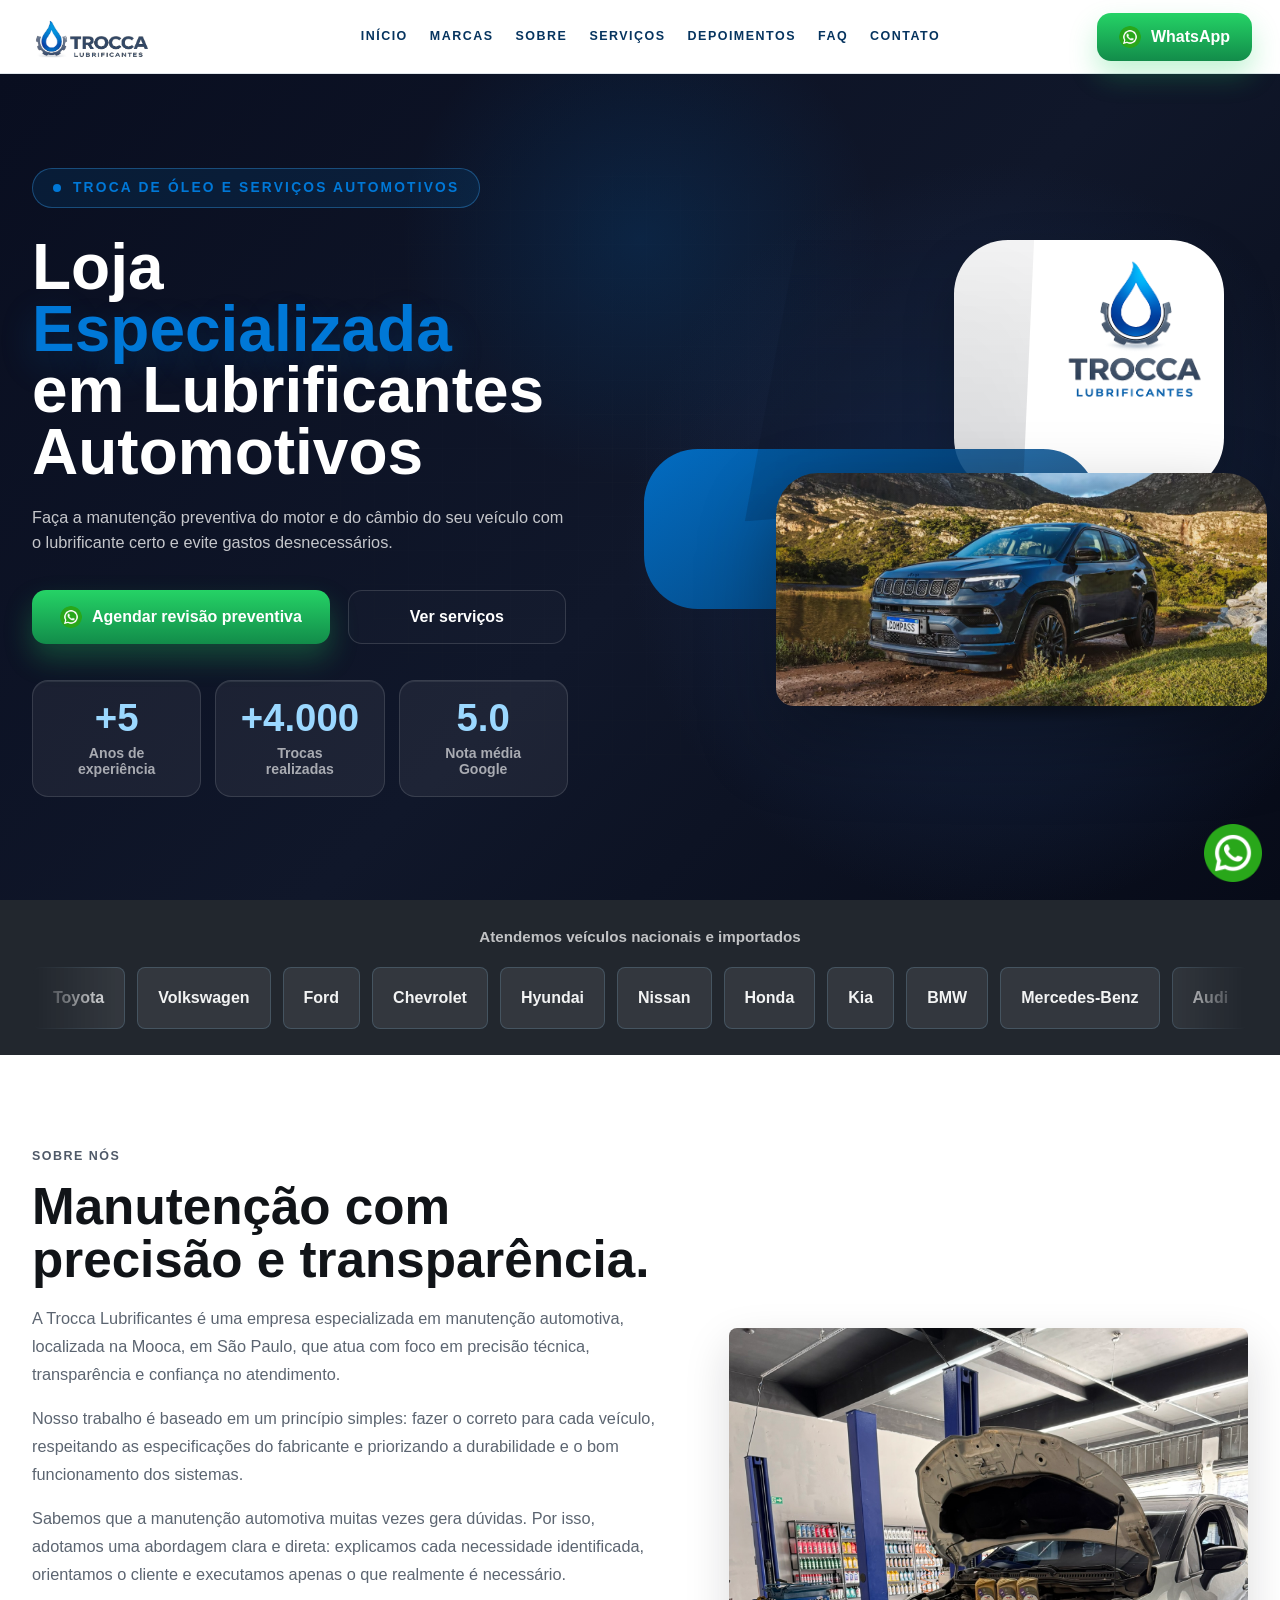
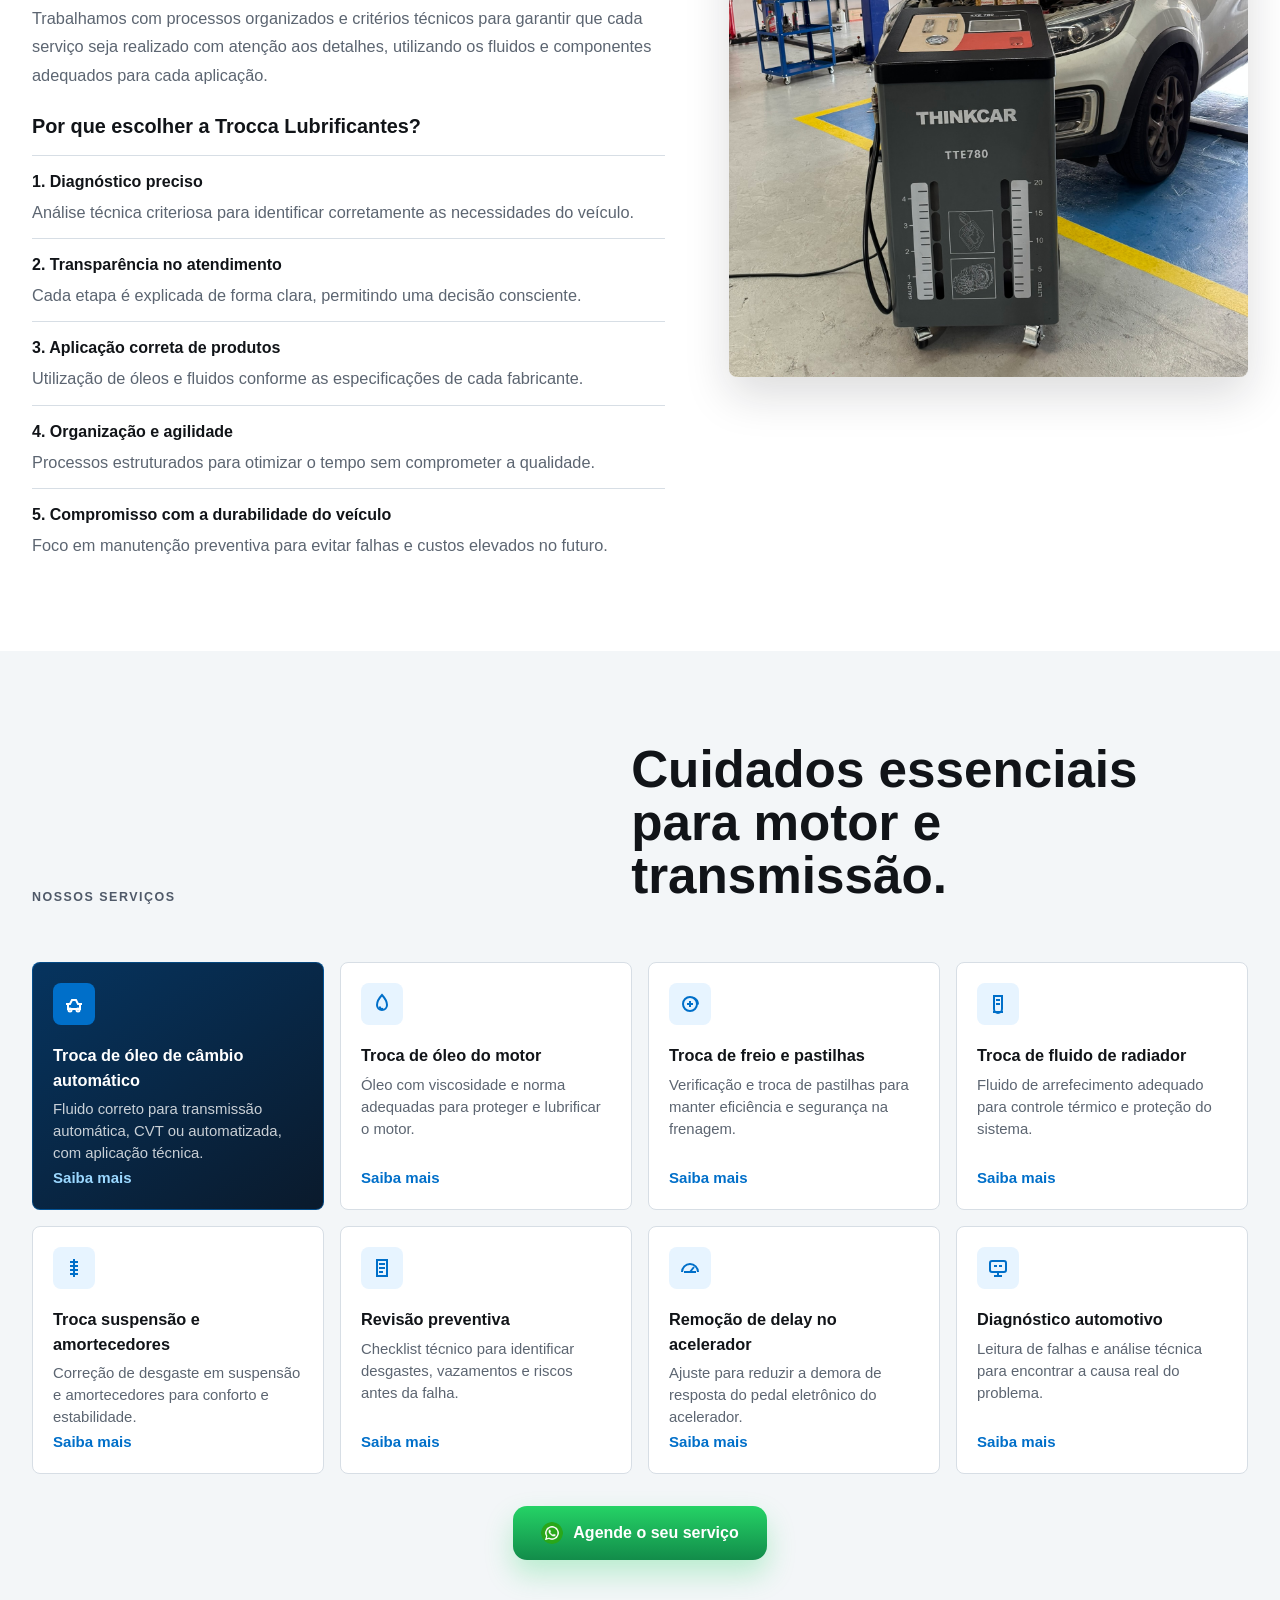
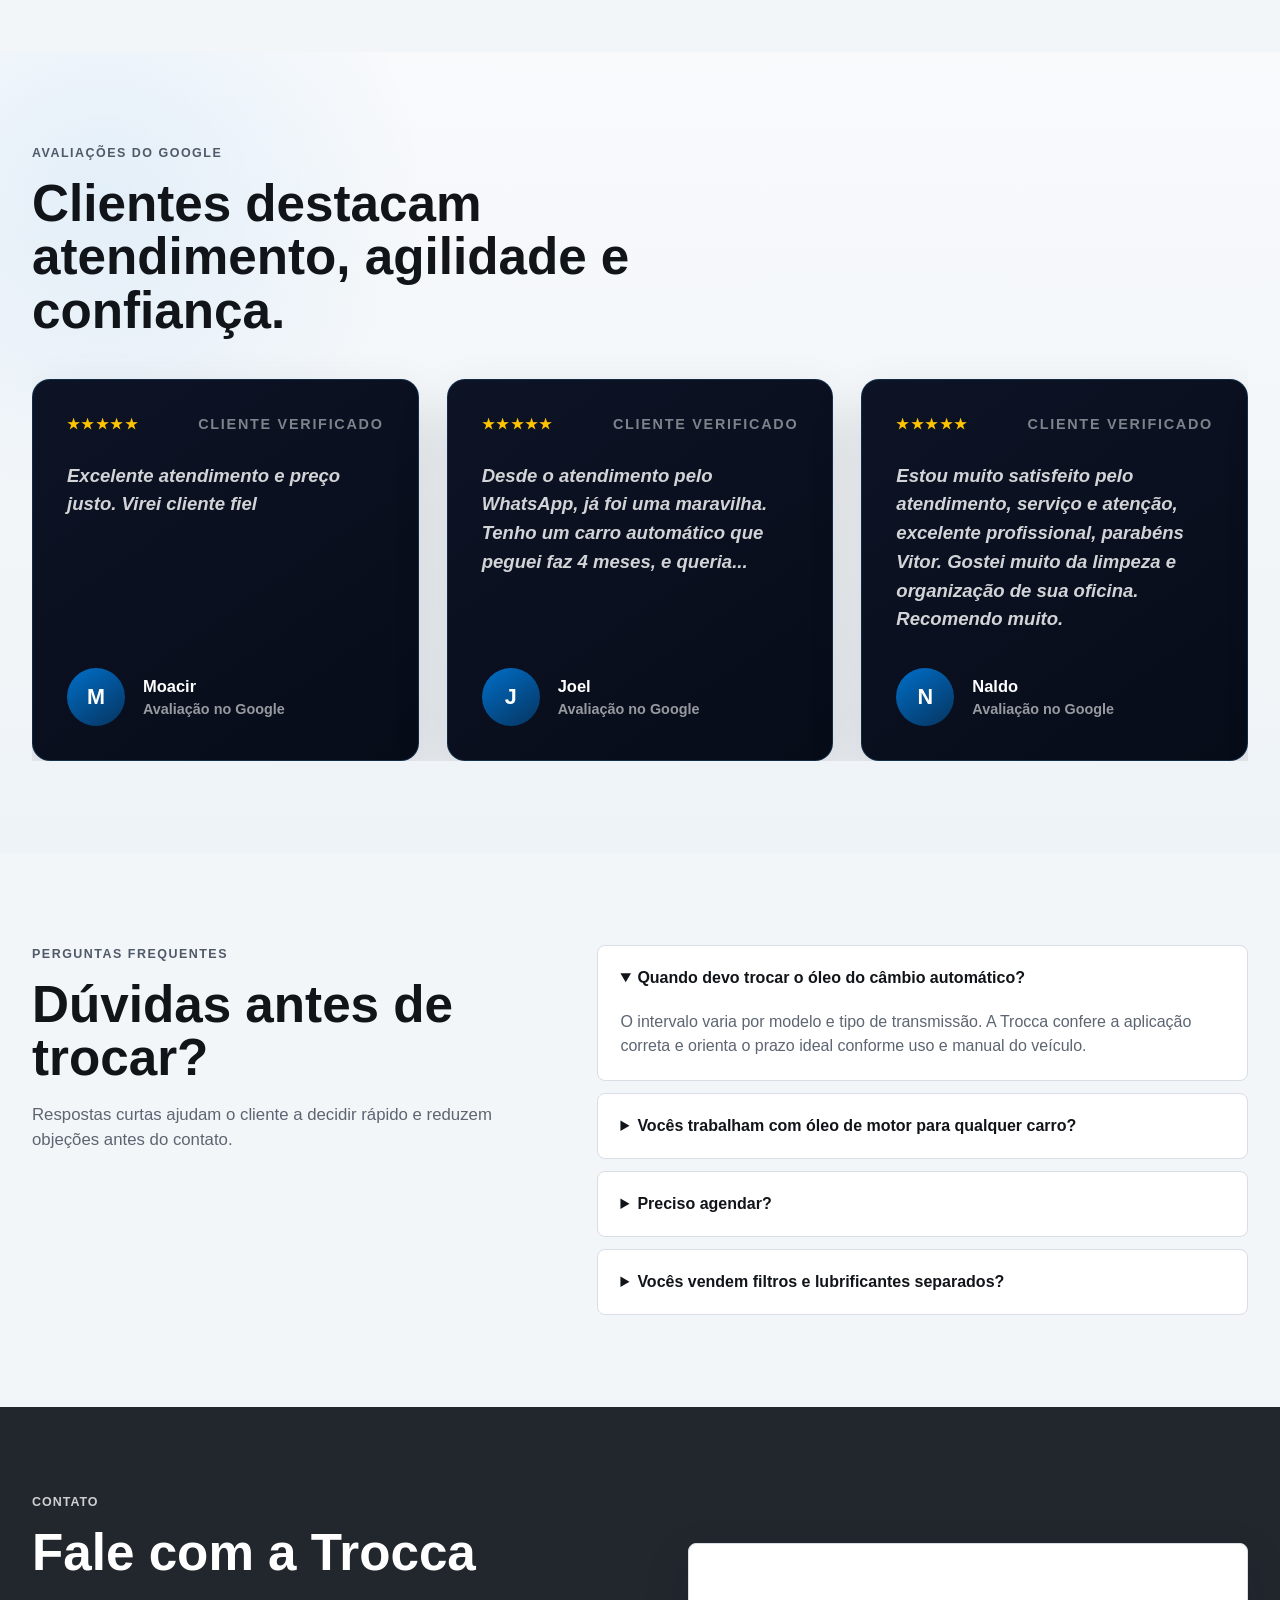
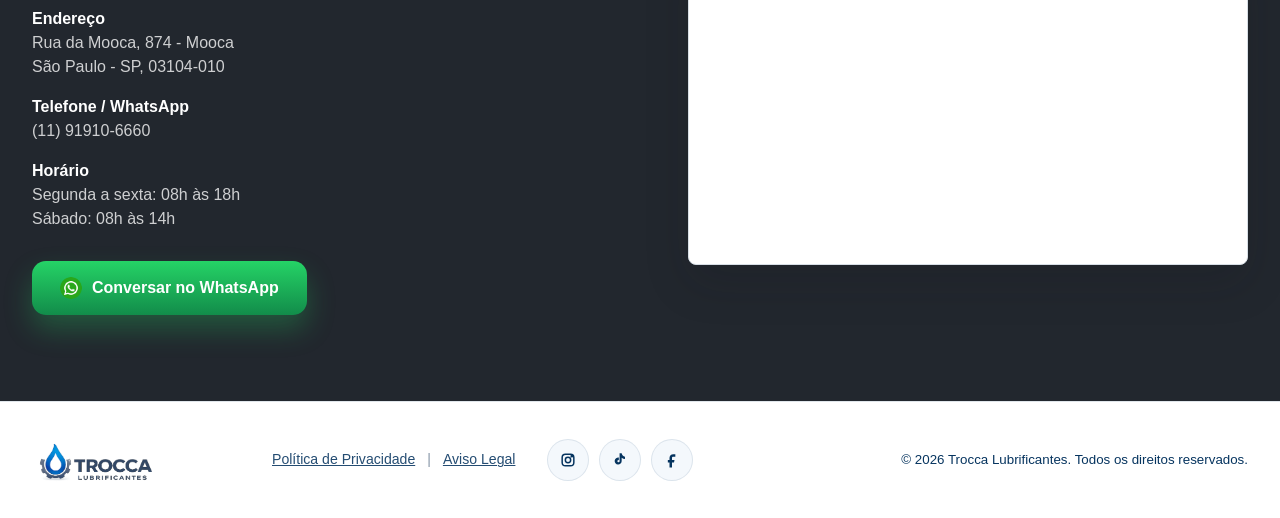
==== commit 641b1d4c: "Remove interrogacao dos headers" ====
--- a/index.html
+++ b/index.html
@@ -1,4 +1,4 @@
-?<!doctype html>
+<!doctype html>
 <html lang="pt-BR">
   <head>
     <!-- Google Tag Manager -->
--- a/styles.css
+++ b/styles.css
@@ -1245,6 +1245,7 @@
   max-width: 880px;
   margin: 0 auto;
   color: #fff;
+  line-height: 1.12;
 }
 
 .campaign-socials {
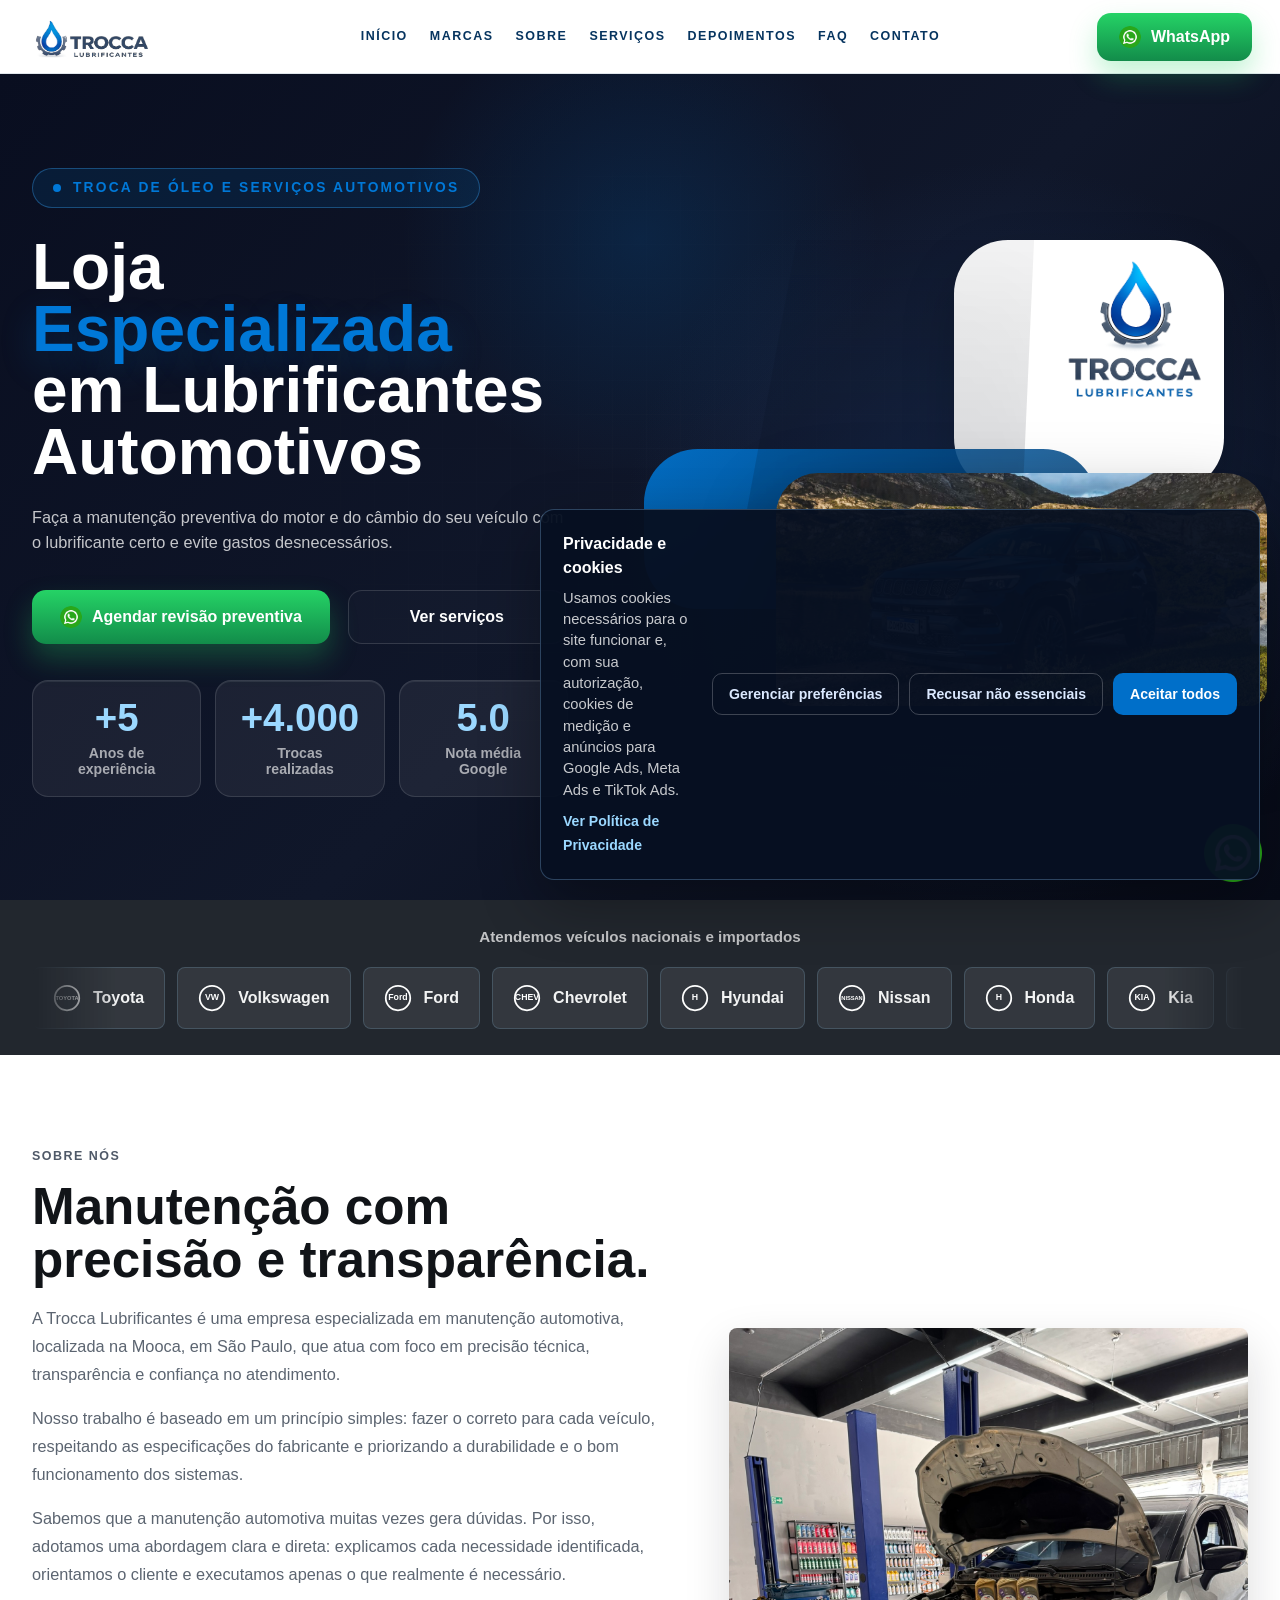
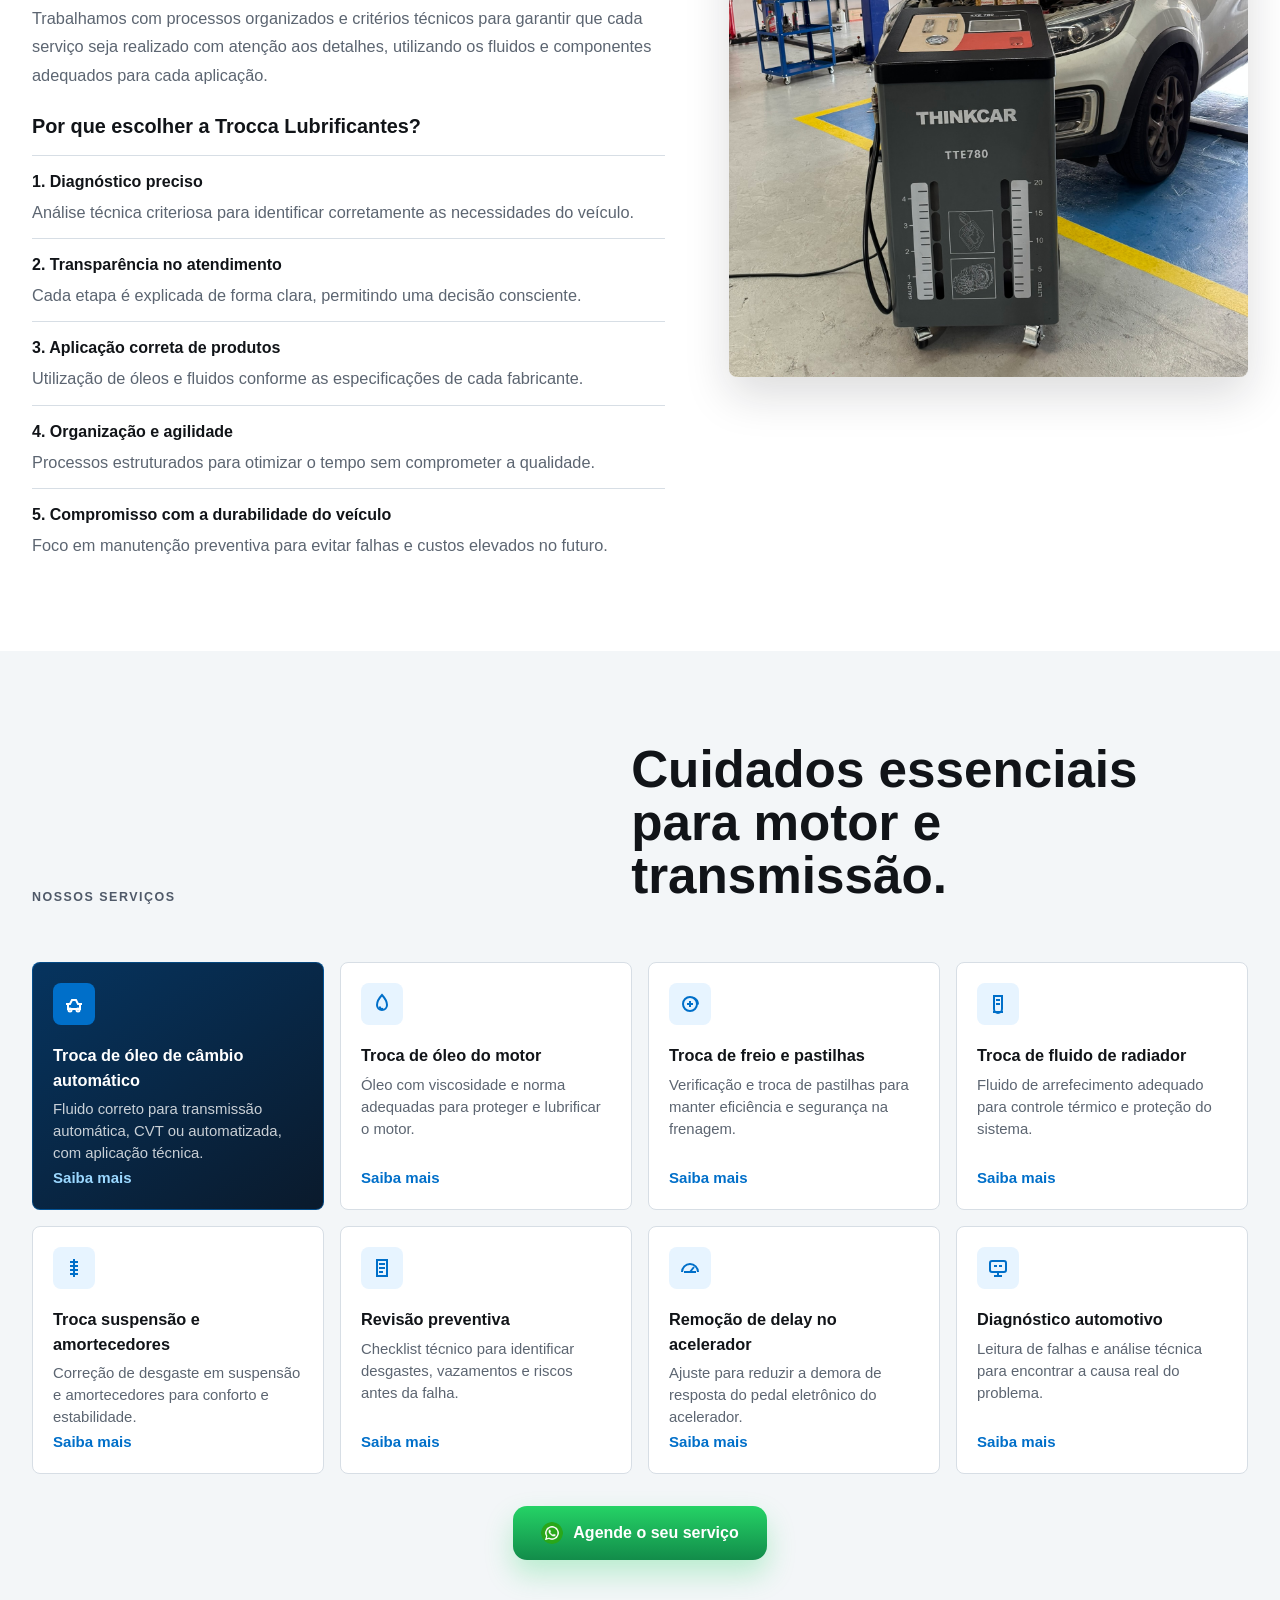
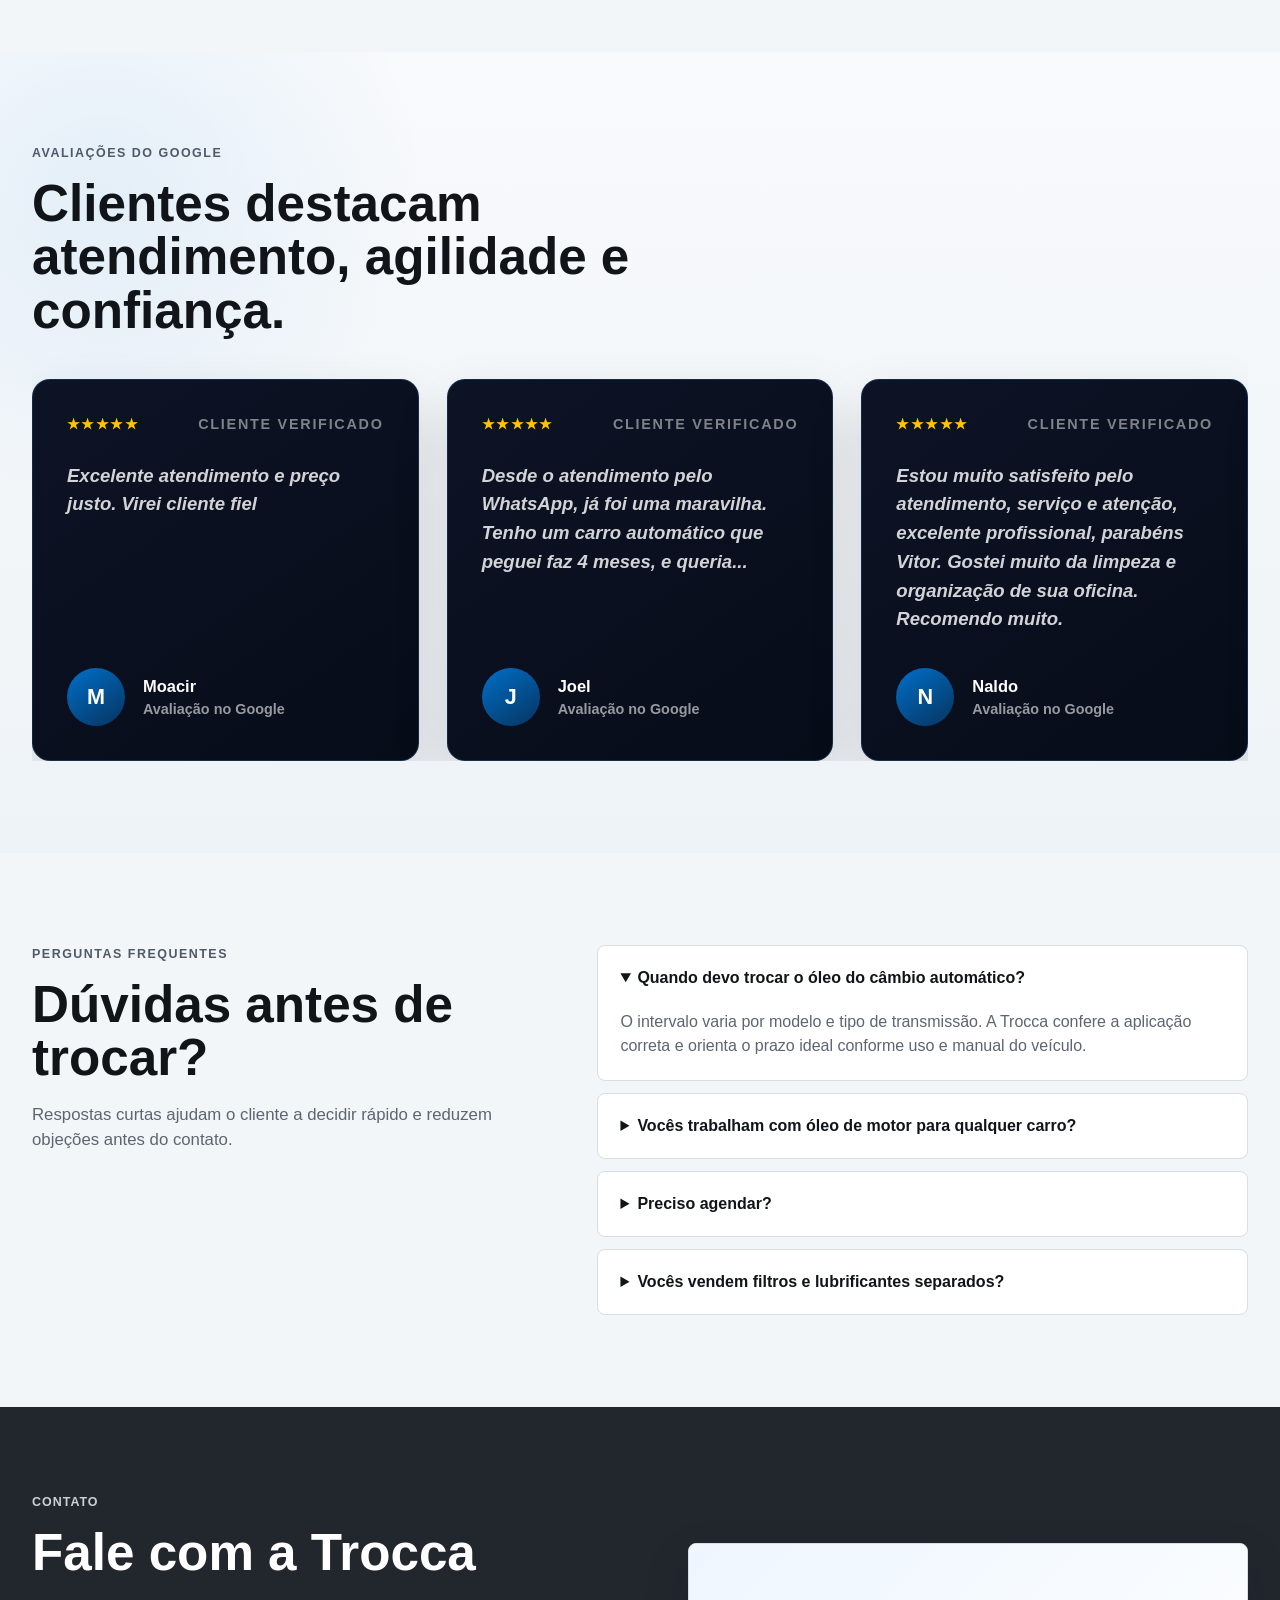
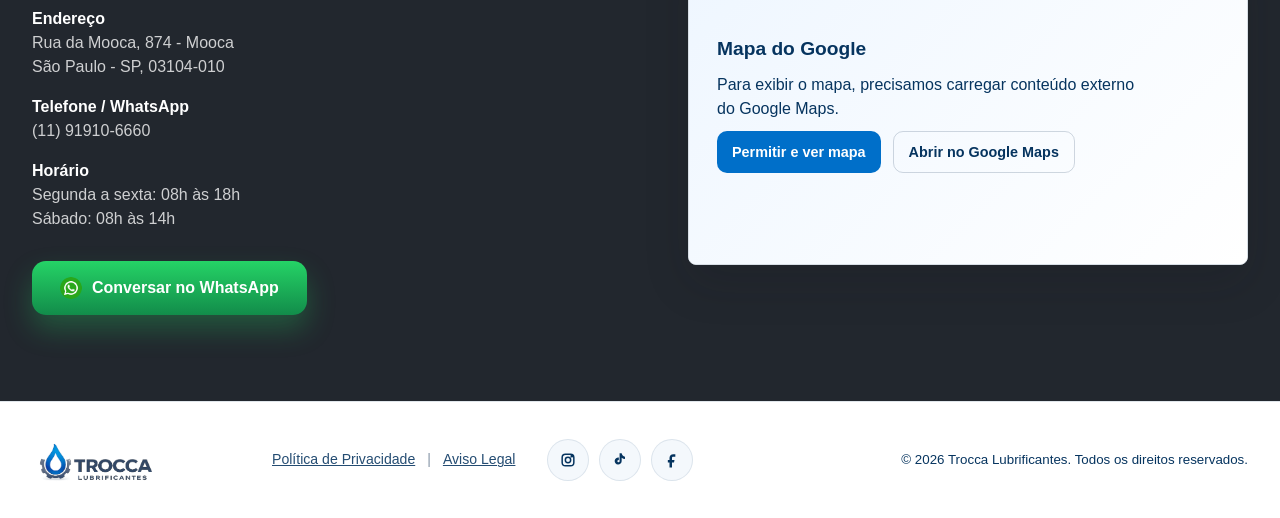
==== commit ffc07717: "Adequa privacidade e consentimento LGPD" ====
--- a/index.html
+++ b/index.html
@@ -1,13 +1,20 @@
 <!doctype html>
 <html lang="pt-BR">
   <head>
-    <!-- Google Tag Manager -->
-    <script>(function(w,d,s,l,i){w[l]=w[l]||[];w[l].push({'gtm.start':
-    new Date().getTime(),event:'gtm.js'});var f=d.getElementsByTagName(s)[0],
-    j=d.createElement(s),dl=l!='dataLayer'?'&l='+l:'';j.async=true;j.src=
-    'https://www.googletagmanager.com/gtm.js?id='+i+dl;f.parentNode.insertBefore(j,f);
-    })(window,document,'script','dataLayer','GTM-M6QZ8DHS');</script>
-    <!-- End Google Tag Manager -->
+    <!-- Consentimento LGPD / Google Consent Mode -->
+    <script>
+      window.dataLayer = window.dataLayer || [];
+      function gtag(){window.dataLayer.push(arguments);}
+      gtag("consent", "default", {
+        ad_storage: "denied",
+        ad_user_data: "denied",
+        ad_personalization: "denied",
+        analytics_storage: "denied",
+        functionality_storage: "granted",
+        security_storage: "granted"
+      });
+      window.TROCCA_GTM_ID = "GTM-M6QZ8DHS";
+    </script>
     <meta charset="utf-8" />
     <meta name="viewport" content="width=device-width, initial-scale=1" />
     <meta
@@ -16,16 +23,11 @@
     />
     <title>Trocca Lubrificantes | Troca de óleo e manutenção preventiva</title>
     <link rel="preconnect" href="https://images.unsplash.com" />
-    <link rel="preconnect" href="https://cdn.simpleicons.org" />
     <link rel="icon" type="image/png" href="assets/favicon.png?v=3" />
     <link rel="apple-touch-icon" href="assets/favicon.png?v=3" />
     <link rel="stylesheet" href="styles.css" />
   </head>
   <body>
-    <!-- Google Tag Manager (noscript) -->
-    <noscript><iframe src="https://www.googletagmanager.com/ns.html?id=GTM-M6QZ8DHS"
-    height="0" width="0" style="display:none;visibility:hidden"></iframe></noscript>
-    <!-- End Google Tag Manager (noscript) -->
     <header class="site-header">
       <a class="brand" href="#inicio" aria-label="Trocca Lubrificantes">
         <img class="brand-logo" src="assets/trocca-logo-wide-white.png" alt="Trocca Lubrificantes" />
@@ -412,10 +414,18 @@
             <div class="map-card" aria-label="Mapa da Trocca Lubrificantes">
               <iframe
                 title="Mapa da Trocca Lubrificantes"
-                src="https://www.google.com/maps?q=Rua%20da%20Mooca%2C%20874%20-%20Mooca%2C%20S%C3%A3o%20Paulo%20-%20SP%2C%2003104-010&output=embed"
+                data-consent-src="https://www.google.com/maps?q=Rua%20da%20Mooca%2C%20874%20-%20Mooca%2C%20S%C3%A3o%20Paulo%20-%20SP%2C%2003104-010&output=embed"
                 loading="lazy"
                 referrerpolicy="no-referrer-when-downgrade"
               ></iframe>
+              <div class="map-consent">
+                <strong>Mapa do Google</strong>
+                <p>Para exibir o mapa, precisamos carregar conteúdo externo do Google Maps.</p>
+                <div>
+                  <button type="button" data-cookie-accept-all>Permitir e ver mapa</button>
+                  <a href="https://www.google.com/maps?q=Rua%20da%20Mooca%2C%20874%20-%20Mooca%2C%20S%C3%A3o%20Paulo%20-%20SP%2C%2003104-010" target="_blank" rel="noopener">Abrir no Google Maps</a>
+                </div>
+              </div>
             </div>
           </div>
         </div>
--- a/styles.css
+++ b/styles.css
@@ -1572,6 +1572,7 @@
 }
 
 .map-card {
+  position: relative;
   overflow: hidden;
   min-height: 280px;
   background: #fff;
@@ -1585,6 +1586,58 @@
   width: 100%;
   height: 320px;
   border: 0;
+}
+
+.map-consent {
+  position: absolute;
+  inset: 0;
+  display: grid;
+  align-content: center;
+  gap: 10px;
+  padding: 28px;
+  color: var(--blue-dark);
+  background: linear-gradient(135deg, #eef6ff 0%, #fff 100%);
+}
+
+.map-consent strong {
+  font-size: 1.2rem;
+}
+
+.map-consent p {
+  max-width: 420px;
+  margin: 0;
+  color: var(--text-muted);
+}
+
+.map-consent div {
+  display: flex;
+  gap: 12px;
+  align-items: center;
+  flex-wrap: wrap;
+}
+
+.map-consent button,
+.map-consent a {
+  display: inline-flex;
+  align-items: center;
+  min-height: 42px;
+  padding: 0 15px;
+  font: inherit;
+  font-size: 0.9rem;
+  font-weight: 900;
+  border-radius: 10px;
+}
+
+.map-consent button {
+  color: #fff;
+  background: var(--green);
+  border: 0;
+  cursor: pointer;
+}
+
+.map-consent a {
+  color: var(--blue-dark);
+  border: 1px solid rgba(9, 42, 78, 0.18);
 }
 
 .floating-whatsapp {
@@ -2336,3 +2389,113 @@
   font-weight: 500;
   opacity: 0.9;
 }
+
+.cookie-banner {
+  position: fixed;
+  right: 20px;
+  bottom: 20px;
+  z-index: 200;
+  display: grid;
+  grid-template-columns: minmax(0, 1fr) auto;
+  gap: 18px 22px;
+  width: min(720px, calc(100vw - 40px));
+  padding: 22px;
+  color: #fff;
+  background: rgba(7, 16, 34, 0.96);
+  border: 1px solid rgba(143, 202, 255, 0.28);
+  border-radius: 14px;
+  box-shadow: 0 22px 60px rgba(0, 0, 0, 0.32);
+}
+
+.cookie-banner__copy strong {
+  display: block;
+  margin-bottom: 8px;
+  font-size: 1rem;
+}
+
+.cookie-banner__copy p {
+  margin: 0 0 8px;
+  color: rgba(255, 255, 255, 0.78);
+  font-size: 0.92rem;
+  line-height: 1.45;
+}
+
+.cookie-banner__copy a {
+  color: #9bd8ff;
+  font-size: 0.88rem;
+  font-weight: 800;
+}
+
+.cookie-banner__preferences {
+  grid-column: 1 / -1;
+  padding: 12px 14px;
+  color: rgba(255, 255, 255, 0.86);
+  background: rgba(255, 255, 255, 0.07);
+  border-radius: 10px;
+}
+
+.cookie-banner__preferences label {
+  display: flex;
+  gap: 10px;
+  align-items: center;
+  font-size: 0.92rem;
+  font-weight: 700;
+}
+
+.cookie-banner__actions {
+  display: flex;
+  gap: 10px;
+  align-items: center;
+  justify-content: flex-end;
+  flex-wrap: wrap;
+}
+
+.cookie-banner button,
+.privacy-action {
+  min-height: 42px;
+  padding: 0 16px;
+  font: inherit;
+  font-size: 0.88rem;
+  font-weight: 900;
+  border-radius: 10px;
+  cursor: pointer;
+}
+
+.cookie-primary,
+.privacy-action {
+  color: #fff;
+  background: var(--green);
+  border: 1px solid transparent;
+}
+
+.cookie-secondary {
+  color: #dbe9ff;
+  background: transparent;
+  border: 1px solid rgba(255, 255, 255, 0.22);
+}
+
+.privacy-action {
+  display: inline-flex;
+  align-items: center;
+  margin-top: 14px;
+  text-decoration: none;
+}
+
+@media (max-width: 720px) {
+  .cookie-banner {
+    left: 14px;
+    right: 14px;
+    bottom: 14px;
+    grid-template-columns: 1fr;
+    width: auto;
+    padding: 18px;
+  }
+
+  .cookie-banner__actions {
+    justify-content: stretch;
+  }
+
+  .cookie-banner button {
+    width: 100%;
+  }
+}
